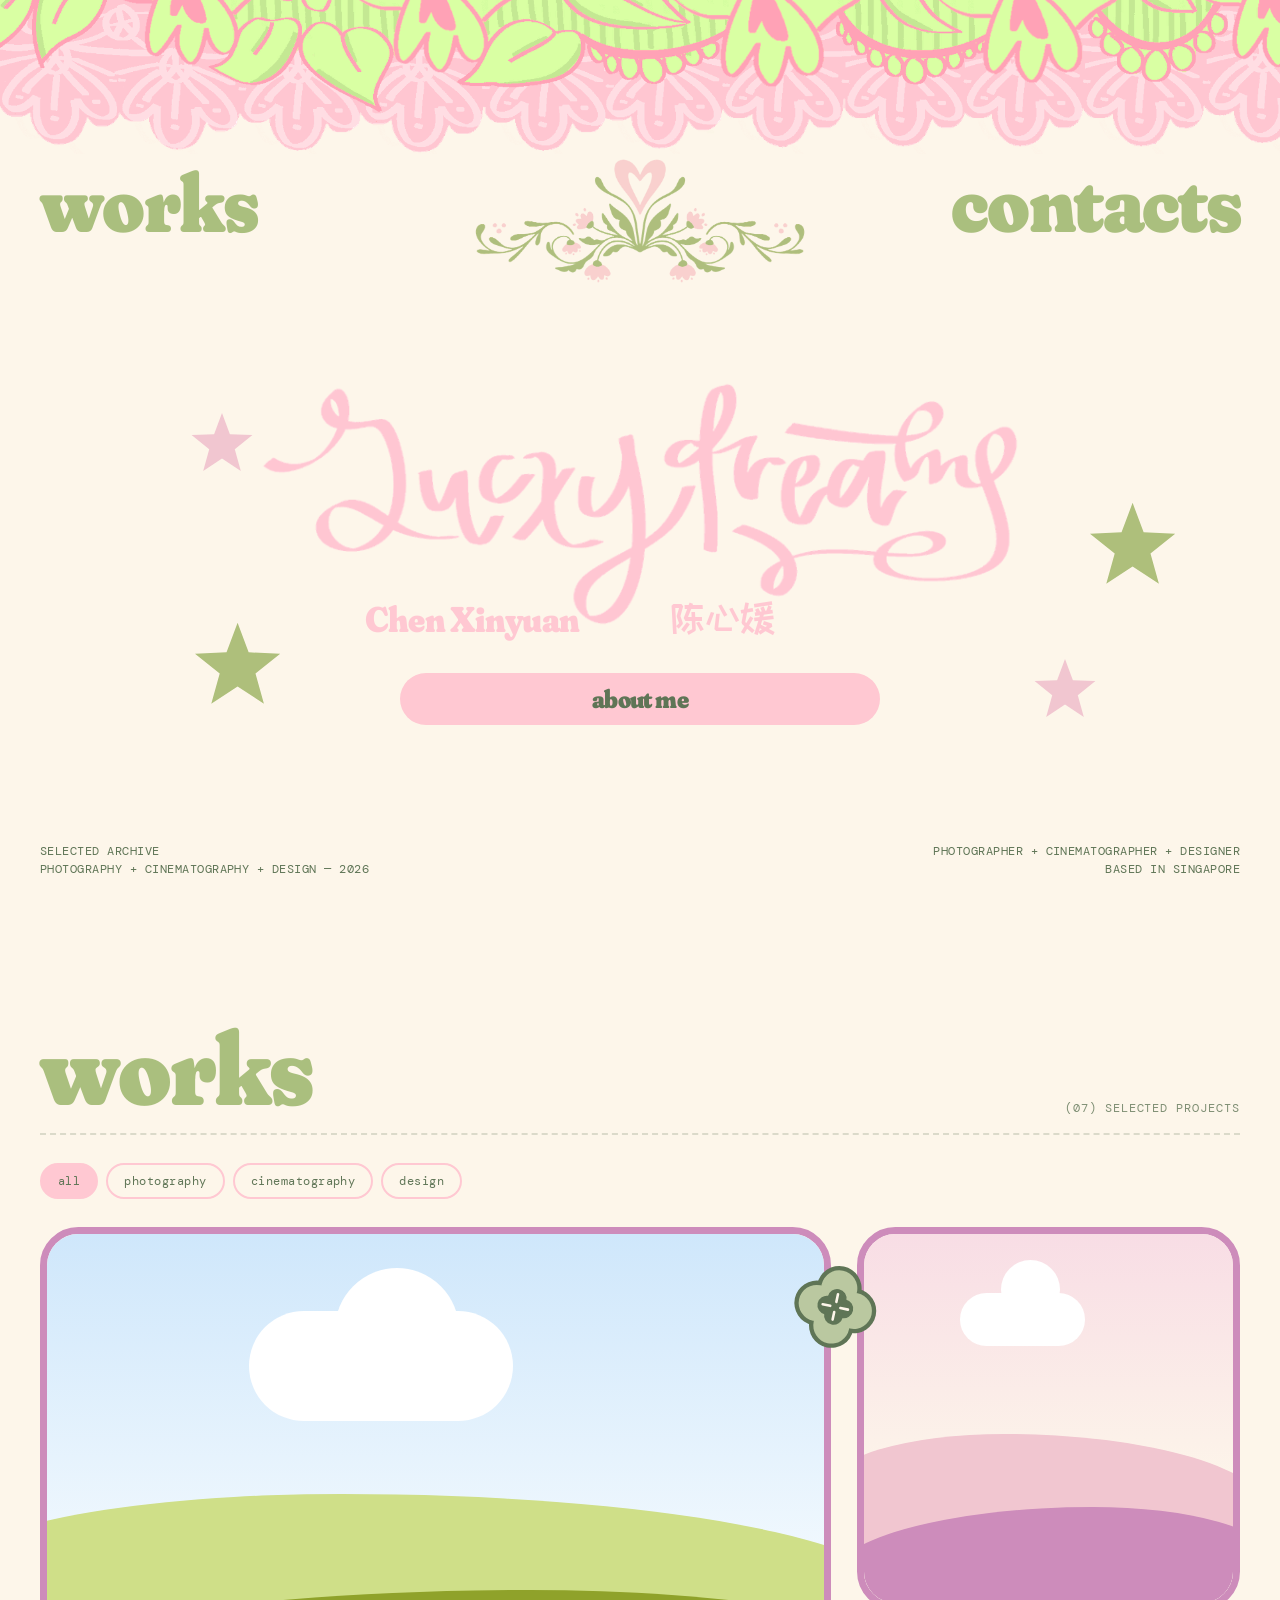
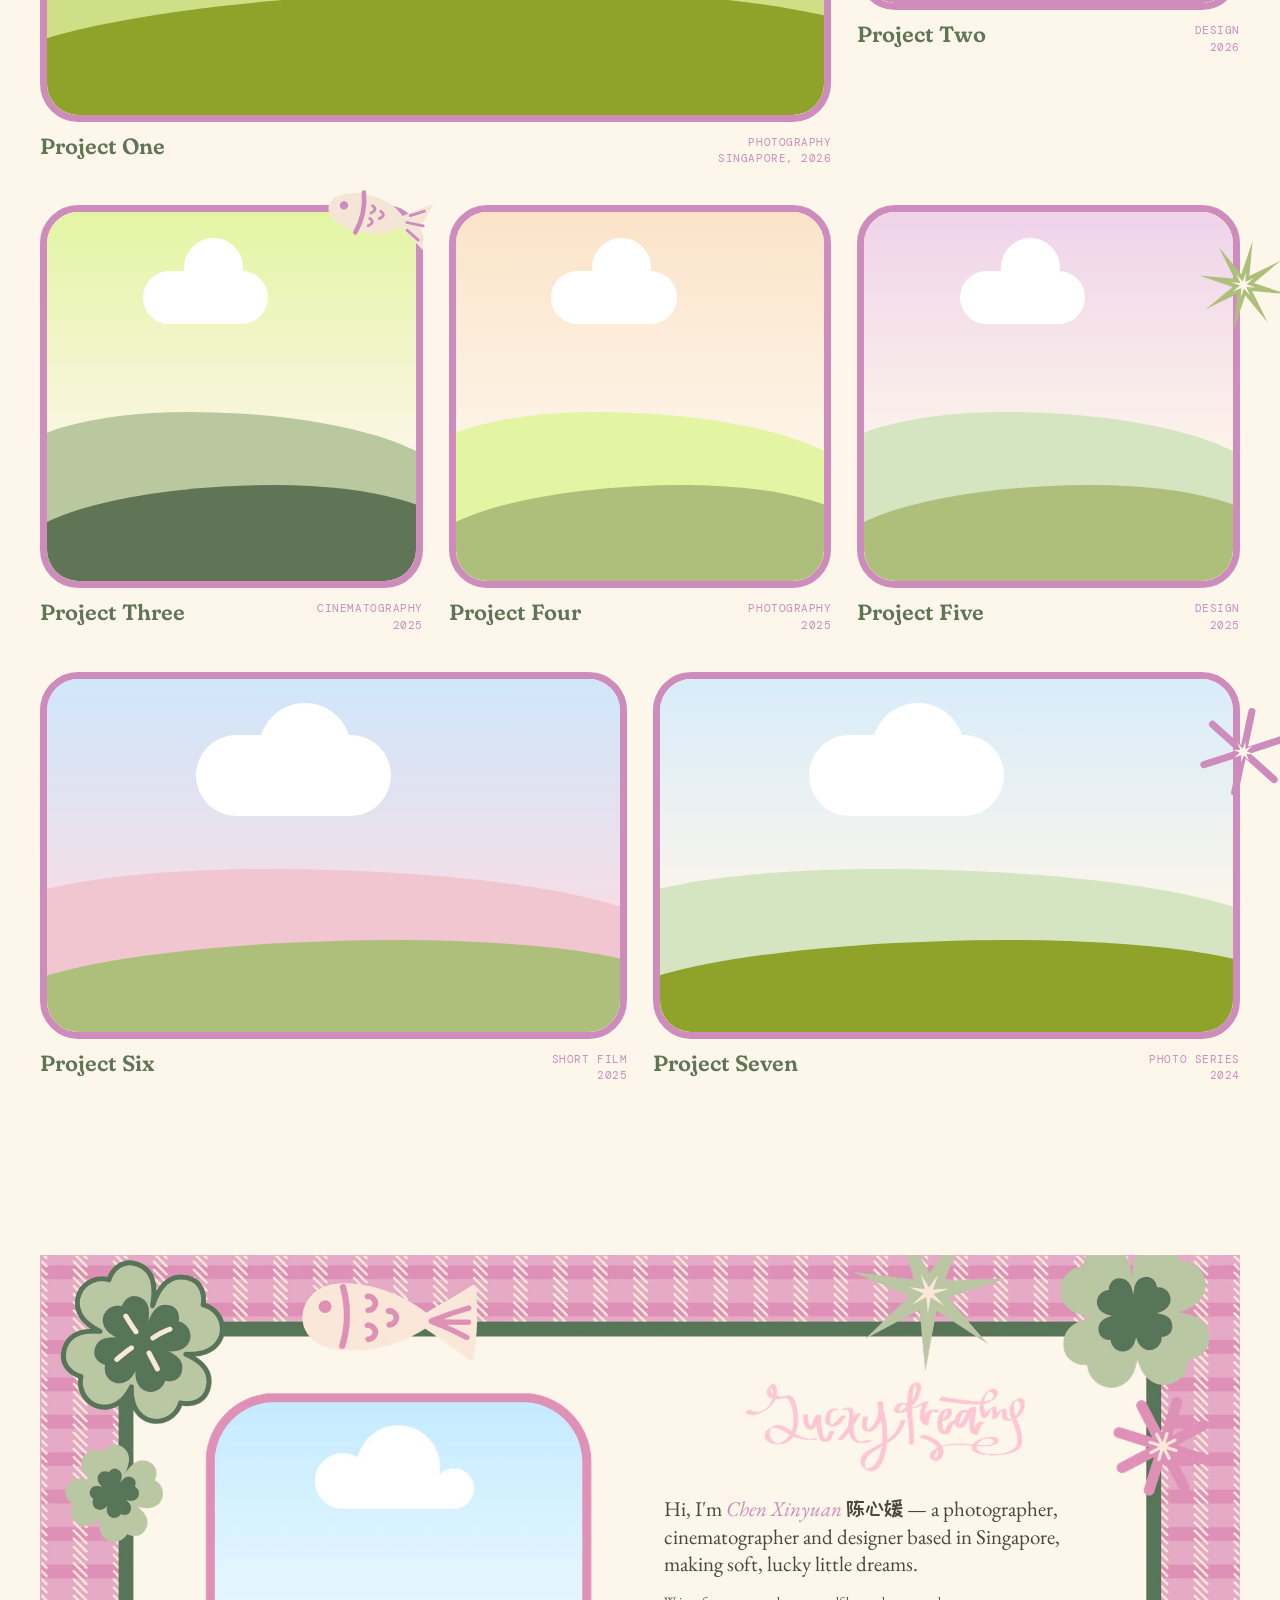
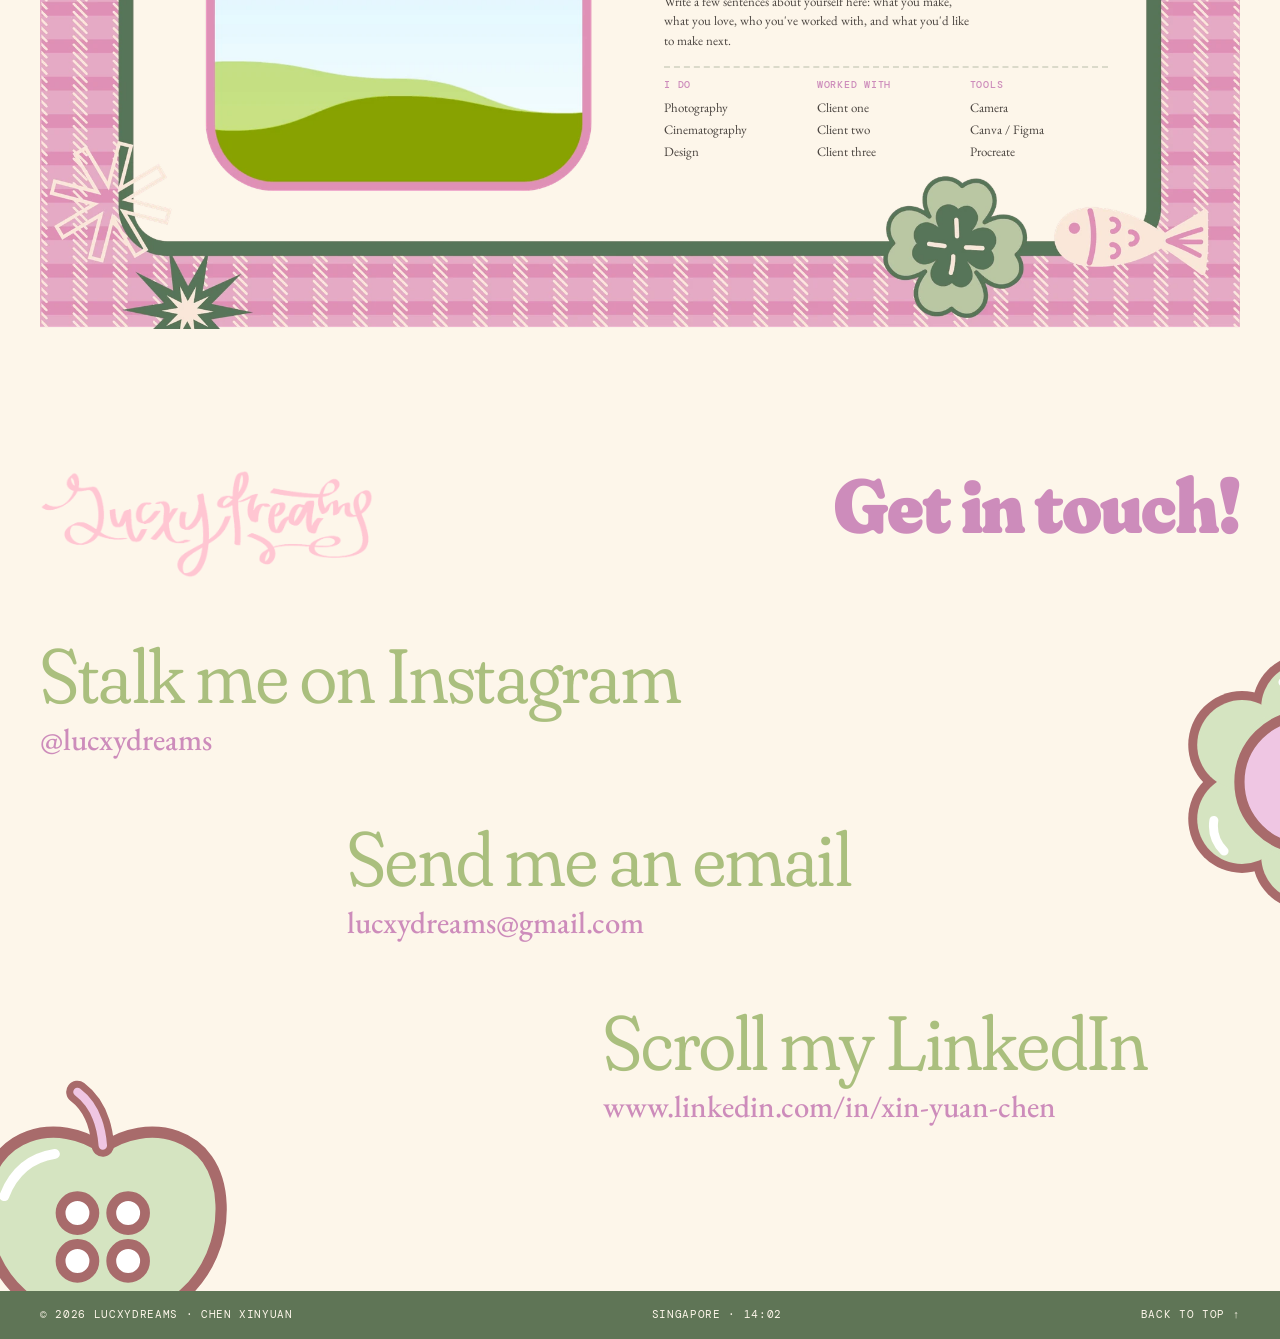
==== index.html @ 882f74ea "Add files via upload" ====
<!doctype html>
<html lang="en">
<head>
<meta charset="utf-8">
<meta name="viewport" content="width=device-width, initial-scale=1">
<title>Lucxydreams — Chen Xinyuan</title>
<meta name="description" content="Lucxydreams — portfolio of Chen Xinyuan 陈心媛. Based in Singapore.">
<link rel="preconnect" href="https://fonts.googleapis.com">
<link rel="preconnect" href="https://fonts.gstatic.com" crossorigin>
<link href="https://fonts.googleapis.com/css2?family=Fraunces:ital,opsz,wght,SOFT,WONK@0,9..144,300..900,0..100,0..1;1,9..144,300..900,0..100,0..1&family=Dancing+Script:wght@500;700&family=EB+Garamond:wght@400;500&family=DM+Mono:wght@400;500&display=swap" rel="stylesheet">
<link href="https://fonts.googleapis.com/css2?family=ZCOOL+KuaiLe&text=%E9%99%88%E5%BF%83%E5%AA%9B&display=swap" rel="stylesheet">
<style>
/* ---------------------------------------------------------
   Your Canva fonts. Drop licensed web-font files into /fonts
   with these names and they'll be used automatically; until
   then the page falls back to Fraunces / ZCOOL KuaiLe.
   --------------------------------------------------------- */
@font-face{font-family:"Tracy Queen";src:url("fonts/TracyQueen.woff2") format("woff2"),url("fonts/TracyQueen.otf") format("opentype");font-weight:100 900;font-display:swap}
@font-face{font-family:"KeHua QiaoPiHei";src:url("fonts/KeHuaQiaoPiHei.woff2") format("woff2"),url("fonts/KeHuaQiaoPiHei.otf") format("opentype");font-weight:100 900;font-display:swap}

/* =========================================================
   EDIT ME — Lucxydreams palette + fonts
   ========================================================= */
:root{
  --cream:#fdf6ea;
  --pink:#ffc8d2;       /* logo pink */
  --pink-lt:#f8dde5;
  --mauve:#cd8cbb;      /* "Get in touch!" */
  --plaid:#dcaad2;
  --sage:#aabf7e;       /* "works" / "contacts" */
  --sage-lt:#bac8a0;    /* clovers */
  --mint:#d5e4c1;
  --forest:#5f7556;     /* frame border */
  --brown:#a86b6b;      /* sticker outlines */
  --lime:#e3f5a3;
  --ink:#4b4540;
  --line:rgba(95,117,86,.22);

  --chunky:"Tracy Queen", "Fraunces", Georgia, serif;
  --script:"Dancing Script", cursive;
  --garamond:"EB Garamond", Garamond, serif;
  --mono:"DM Mono", ui-monospace, monospace;
  --cjk:"KeHua QiaoPiHei", "ZCOOL KuaiLe", "PingFang SC", sans-serif;
  --pad:clamp(16px,3.2vw,40px);
}
*{box-sizing:border-box;margin:0;padding:0}
html{scroll-behavior:smooth;overflow-x:clip}
body{background:var(--cream);color:var(--ink);font:15px/1.6 var(--garamond);-webkit-font-smoothing:antialiased;overflow-x:hidden}
a{color:inherit;text-decoration:none}
img{display:block;max-width:100%}
::selection{background:var(--pink)}
svg.sym{overflow:visible;height:auto}

/* type helpers */
.chunky{font-family:var(--chunky);font-weight:900;font-variation-settings:"SOFT" 100,"WONK" 1,"opsz" 144;letter-spacing:-.02em;line-height:.95}
.nouveau{font-family:var(--chunky);font-weight:350;font-variation-settings:"SOFT" 100,"WONK" 1,"opsz" 144;letter-spacing:-.01em;line-height:1}
.script{font-family:var(--script);font-weight:700;color:var(--pink);line-height:1}
.mono{font:12px/1.5 var(--mono);letter-spacing:.04em}
.eyebrow{font:12px/1.5 var(--mono);letter-spacing:.08em;text-transform:uppercase;color:var(--forest);opacity:.8}

/* ---------- header (cargo-style) — slides in after the hero ---------- */
header{
  position:fixed;top:0;left:0;right:0;z-index:50;
  display:flex;justify-content:space-between;align-items:center;gap:16px;
  padding:12px var(--pad);font:12px/1 var(--mono);letter-spacing:.03em;
  background:rgba(253,246,234,.88);backdrop-filter:blur(10px);-webkit-backdrop-filter:blur(10px);
  border-bottom:1px solid var(--line);
  transform:translateY(-110%);transition:transform .45s cubic-bezier(.2,.8,.2,1);
}
header.show{transform:none}
.brand{display:flex;align-items:center;gap:8px}
.brand b{font:700 20px/1 var(--script);color:var(--mauve)}
nav{display:flex;flex-wrap:wrap}
nav a+a::before{content:"·";margin:0 .6em;color:var(--mauve);display:inline-block}
nav a:hover,nav a.active{color:var(--mauve)}

/* ---------- lace border ---------- */
.lace{width:100%;height:clamp(84px,12vw,210px);background:url("lace.png") center bottom/max(100%,420px) auto repeat-x}

/* ---------- hero ---------- */
.hero{min-height:100svh;display:flex;flex-direction:column;position:relative;overflow:hidden}
.hero-top{display:grid;grid-template-columns:1fr auto 1fr;align-items:start;gap:20px;padding:10px var(--pad) 0}
.big-link{font-size:clamp(44px,6.4vw,92px);color:var(--sage);transition:color .3s, transform .4s cubic-bezier(.3,1.6,.5,1);display:inline-block}
.big-link:hover{color:var(--mauve);transform:rotate(-4deg) scale(1.04)}
.big-link.right{justify-self:end}
.ornament{width:clamp(200px,26vw,420px);margin-top:-6px}
.hero-mid{flex:1;display:grid;place-items:center;text-align:center;position:relative;padding:10px var(--pad) 30px}
.logo-wrap{position:relative;display:inline-block;padding:0 clamp(40px,8vw,120px)}
.logo{width:min(760px,78vw);height:auto;display:block;margin:0 auto}
.name{margin:clamp(-30px,-2.2vw,-8px) auto 0;width:min(760px,78vw);display:grid;grid-template-columns:42% 1fr;column-gap:12%;align-items:baseline;color:var(--pink)}
.name .en{justify-self:end;white-space:nowrap}
.name .zh{justify-self:start}
.name .en{font-size:clamp(24px,2.8vw,40px)}
.name .zh{font:clamp(26px,3vw,42px)/1 var(--cjk)}
.pill{
  display:inline-block;margin-top:clamp(20px,3vw,34px);
  min-width:min(480px,80vw);padding:14px 34px;border-radius:999px;background:var(--pink);
  color:var(--forest);font-size:clamp(20px,2vw,26px);
  transition:background .3s, transform .3s, box-shadow .3s;
}
.pill:hover{background:var(--mauve);color:var(--cream);transform:translateY(-3px);box-shadow:0 12px 24px -12px rgba(160,80,130,.5)}
.star{position:absolute;animation:twinkle 5s ease-in-out infinite}
@keyframes twinkle{50%{transform:rotate(18deg) scale(1.12)}}
.hero-foot{display:flex;justify-content:space-between;align-items:flex-end;gap:20px;flex-wrap:wrap;padding:0 var(--pad) 22px}
.hero-foot .mono{text-transform:uppercase;color:var(--forest)}

/* ---------- section scaffolding ---------- */
section.block{padding:clamp(70px,10vw,120px) var(--pad);scroll-margin-top:40px}
.sec-head{display:flex;justify-content:space-between;align-items:flex-end;gap:20px;flex-wrap:wrap;
  border-bottom:2px dashed var(--line);padding-bottom:16px;margin-bottom:28px}
.sec-head h2{font-size:clamp(52px,8vw,110px);color:var(--sage)}

/* filters */
.filters{display:flex;flex-wrap:wrap;gap:8px;margin-bottom:28px}
.filters button{font:12px/1 var(--mono);letter-spacing:.04em;cursor:pointer;padding:10px 16px;border-radius:999px;
  border:2px solid var(--pink);background:transparent;color:var(--forest);transition:.25s}
.filters button:hover{background:var(--pink-lt)}
.filters button.on{background:var(--pink);border-color:var(--pink)}

/* ---------- works grid (cargo gallery + captions, canva frames) ---------- */
.grid{display:grid;grid-template-columns:repeat(12,1fr);gap:clamp(22px,3vw,40px) clamp(14px,2vw,28px)}
.card{grid-column:span 4;cursor:pointer;position:relative}
.card.w6{grid-column:span 6}
.card.w8{grid-column:span 8}
.card.hide{display:none}
.frame{
  position:relative;aspect-ratio:1;border-radius:clamp(22px,3vw,40px);overflow:hidden;
  border:clamp(5px,.6vw,8px) solid var(--mauve);background:var(--cream);
  transition:transform .5s cubic-bezier(.3,1.5,.5,1), border-color .3s;
}
.card.w6 .frame,.card.w8 .frame{aspect-ratio:16/10}
.frame img,.frame video{width:100%;height:100%;object-fit:cover}
.card:hover .frame{transform:rotate(-1.5deg) scale(1.02);border-color:var(--forest)}
.card .sticker{position:absolute;z-index:2;width:clamp(56px,7vw,90px);top:-18px;right:-14px;transform:rotate(12deg);transition:transform .5s cubic-bezier(.3,1.8,.5,1)}
.card:hover .sticker{transform:rotate(-12deg) scale(1.15)}
.caption{display:flex;justify-content:space-between;gap:10px;margin-top:12px}
.caption b{font:600 22px/1.1 var(--chunky);font-variation-settings:"SOFT" 100,"WONK" 1;color:var(--forest)}
.caption .meta{font:11px/1.5 var(--mono);color:var(--mauve);text-align:right;text-transform:uppercase;letter-spacing:.05em}

/* placeholder landscape — delete .ph once you add a real <img> */
.ph{position:absolute;inset:0;background:linear-gradient(var(--sky1,#cfe7fb),var(--sky2,#f2f9fe) 70%)}
.ph::before{ /* cloud */
  content:"";position:absolute;left:26%;top:16%;width:34%;aspect-ratio:2.4;border-radius:999px;background:#fff;
  box-shadow:18% 0 0 #fff;
}
.ph::after{ /* cloud puff */
  content:"";position:absolute;left:37%;top:7%;width:16%;aspect-ratio:1;border-radius:50%;background:#fff;
}
.ph .hill1,.ph .hill2{position:absolute;left:-10%;right:-10%;border-radius:50% 50% 0 0}
.ph .hill1{bottom:10%;height:36%;background:var(--h1,#cfdf88);border-radius:40% 60% 0 0}
.ph .hill2{bottom:-8%;height:34%;background:var(--h2,#8fa22a);border-radius:60% 40% 0 0}

/* ---------- about (gingham + framed card) ---------- */
.about-wrap{
  position:relative;padding:clamp(40px,6vw,90px) clamp(26px,5vw,80px);
  background-color:#e2b7da;
  background-image:
    repeating-linear-gradient(45deg,rgba(253,246,234,.55) 0 2px,transparent 2px 7px),
    linear-gradient(90deg,rgba(196,110,172,.45) 50%,transparent 50%),
    linear-gradient(rgba(196,110,172,.45) 50%,transparent 50%);
  background-size:auto,44px 44px,44px 44px;
  scroll-margin-top:40px;
}
.card-frame{position:relative;background:var(--cream);border:clamp(8px,1vw,14px) solid var(--forest);border-radius:clamp(26px,3.5vw,46px);
  padding:clamp(28px,5vw,70px);display:grid;grid-template-columns:5fr 6fr;gap:clamp(28px,5vw,70px);align-items:center;max-width:1400px;margin:0 auto}
.card-frame .photo{aspect-ratio:1;border-radius:clamp(26px,3.5vw,46px);overflow:hidden;border:clamp(6px,.7vw,10px) solid var(--mauve);position:relative}
.card-frame .photo img{width:100%;height:100%;object-fit:cover}
.about-text .a-logo{width:min(360px,70%);height:auto;margin-bottom:14px}
.zh-inline{font-family:var(--cjk);font-style:normal}
.frame-img{display:none}

/* wide screens: use the Canva frame artwork itself */
@media (min-width:1000px){
  .about-wrap{background:var(--cream);padding:clamp(30px,4vw,60px) var(--pad)}
  .card-frame{display:block;container-type:inline-size;aspect-ratio:2000/1124;padding:0;border:0;border-radius:0;background:none;max-width:1500px}
  .frame-img{display:block;position:absolute;inset:0;width:100%;height:100%}
  .card-frame .deco{display:none}
  .card-frame .photo{position:absolute;left:14.1%;top:20.7%;width:31.6%;height:58.4%;aspect-ratio:auto;border:0;border-radius:11%/19%}
  .card-frame .photo .ph{display:none} /* the frame already has a placeholder */
  .card-frame .about-text{position:absolute;left:52%;right:11%;top:30%;bottom:19%;display:flex;flex-direction:column;justify-content:center;font-size:1.08cqw;line-height:1.5}
  .about-text .a-logo{display:none}   /* already in the frame */
  .card-frame .about-text p.lead{font-size:1.75cqw;margin-bottom:1.2cqw}
  .card-frame .about-text p{margin-bottom:1.3cqw}
  .about-cols ul{line-height:1.5}
  .card-frame .about-cols{padding-top:1cqw;gap:1.2cqw}
  .card-frame .about-cols h4{font-size:.8cqw}
}
.about-text p.lead{font:400 clamp(22px,2.3vw,30px)/1.3 var(--garamond);color:var(--ink);margin-bottom:22px}
.about-text p.lead em{color:var(--mauve);font-style:italic}
.about-text p{max-width:52ch;margin-bottom:26px}
.about-cols{display:grid;grid-template-columns:repeat(3,1fr);gap:18px;border-top:2px dashed var(--line);padding-top:16px}
.about-cols h4{font:500 11px/1 var(--mono);text-transform:uppercase;letter-spacing:.08em;color:var(--mauve);margin-bottom:8px}
.about-cols ul{list-style:none;line-height:1.7}
.deco{position:absolute;z-index:2;pointer-events:none}
.bob{animation:bob 4.5s ease-in-out infinite}
.spin{animation:spin 24s linear infinite}
@keyframes bob{50%{transform:translateY(-8px) rotate(-4deg)}}
@keyframes spin{to{transform:rotate(360deg)}}

/* ---------- contacts ---------- */
.contacts{position:relative;overflow:hidden;min-height:90svh;padding:clamp(50px,7vw,90px) var(--pad) clamp(60px,8vw,110px)}
.contacts-top{display:flex;justify-content:space-between;align-items:flex-start;gap:20px;flex-wrap:wrap;margin-bottom:clamp(30px,5vw,60px)}
.contacts-top .c-logo{width:clamp(200px,26vw,380px);height:auto}
.contacts-top h2{font-size:clamp(46px,6vw,86px);color:var(--mauve)}
.c-line{display:block;width:max-content;max-width:100%;margin-bottom:clamp(34px,5vw,64px);position:relative;z-index:2}
.c-line .nouveau{font-size:clamp(38px,6vw,86px);color:var(--sage);display:block;transition:color .3s}
.c-line .handle{font:500 clamp(20px,2.4vw,34px)/1.2 var(--garamond);color:var(--mauve);display:inline-block;margin-top:6px;position:relative;word-break:break-all}
.c-line .handle::after{content:"";position:absolute;left:0;right:0;bottom:0;height:2px;background:var(--mauve);transform:scaleX(0);transform-origin:left;transition:transform .45s}
.c-line:hover .nouveau{color:var(--forest)}
.c-line:hover .handle::after{transform:scaleX(1)}
.c-line.l2{margin-left:clamp(0px,24vw,440px)}
.c-line.l3{margin-left:clamp(0px,44vw,760px)}
.apple{position:absolute;left:-3vw;bottom:-4vw;width:clamp(140px,22vw,340px)}
.button-flower{position:absolute;right:-2vw;top:16%;width:clamp(130px,20vw,320px)}

footer{display:flex;justify-content:space-between;flex-wrap:wrap;gap:10px;padding:16px var(--pad);
  background:var(--forest);color:var(--cream);font:11px/1.4 var(--mono);text-transform:uppercase;letter-spacing:.06em}
footer a:hover{color:var(--pink)}

/* ---------- lightbox ---------- */
.lightbox{position:fixed;inset:0;z-index:100;display:none;place-items:center;padding:var(--pad);background:rgba(253,246,234,.9);backdrop-filter:blur(12px);-webkit-backdrop-filter:blur(12px)}
.lightbox.open{display:grid;animation:fade .3s}
@keyframes fade{from{opacity:0}}
.lb-inner{width:min(1000px,100%);display:grid;grid-template-columns:3fr 2fr;gap:34px;align-items:end}
.lb-media{aspect-ratio:4/3;border-radius:36px;overflow:hidden;border:8px solid var(--mauve);position:relative}
.lb-media img{width:100%;height:100%;object-fit:cover}
.lb-info h3{font-size:48px;color:var(--sage);margin:8px 0 14px}
.lb-info p{font-size:18px;max-width:38ch}
.lb-close{position:absolute;top:18px;right:var(--pad);font:12px var(--mono);cursor:pointer;background:var(--pink);border:0;border-radius:999px;padding:8px 14px;color:var(--forest)}

/* reveal */
.reveal{opacity:0;transform:translateY(26px);transition:opacity .8s ease, transform .8s cubic-bezier(.2,.8,.2,1)}
.reveal.in{opacity:1;transform:none}

/* ---------- responsive ---------- */
@media (max-width:900px){
  .card,.card.w6,.card.w8{grid-column:span 6}
  .card-frame{grid-template-columns:minmax(0,1fr)}
  .lb-inner{grid-template-columns:1fr}
  .c-line.l2,.c-line.l3{margin-left:0}
  .button-flower{opacity:.5}
}
@media (max-width:640px){
  .hero-top{grid-template-columns:1fr 1fr}
  .ornament{grid-column:1/-1;grid-row:2;justify-self:center}
  .card,.card.w6,.card.w8{grid-column:span 12}
  .about-cols{grid-template-columns:1fr 1fr}
  .apple{opacity:.45}
  header{flex-direction:column;align-items:flex-start;gap:8px}
  .logo-wrap{padding:0 20px}
  .hero-foot span[style]{text-align:left!important}
  .about-wrap{padding:50px 22px}
  .card-frame{padding:28px 20px}
  .about-text .script{font-size:52px}
}
@media (prefers-reduced-motion:reduce){
  *,*::before,*::after{animation:none!important;transition:none!important}
  .reveal{opacity:1;transform:none}
}
</style>
</head>
<body>

<!-- ================= STICKER LIBRARY (reuse with <svg><use href="#clover"/></svg>) ================= -->
<svg width="0" height="0" style="position:absolute" aria-hidden="true">
  <defs>
    <symbol id="clover" viewBox="-52 -52 104 104">
      <g fill="#5f7556"><circle cy="-22" r="26"/><circle cx="22" r="26"/><circle cy="22" r="26"/><circle cx="-22" r="26"/></g>
      <g fill="#bac8a0"><circle cy="-22" r="21"/><circle cx="22" r="21"/><circle cy="22" r="21"/><circle cx="-22" r="21"/></g>
      <g fill="#5f7556"><circle cy="-10" r="11"/><circle cx="10" r="11"/><circle cy="10" r="11"/><circle cx="-10" r="11"/></g>
      <path d="M0-15V-6M15 0H6M0 15V6M-15 0H-6" stroke="#fdf6ea" stroke-width="3" stroke-linecap="round"/>
    </symbol>
    <symbol id="fish" viewBox="0 0 124 64">
      <path d="M6 32C6 10 62 2 86 26L116 6 108 32 116 58 86 38C62 62 6 54 6 32Z" fill="#f4e5d6"/>
      <circle cx="22" cy="28" r="4.5" fill="#cd8cbb"/>
      <path d="M40 10Q47 32 40 54" stroke="#cd8cbb" stroke-width="5" fill="none" stroke-linecap="round"/>
      <path d="M52 22q7 3 0 8M62 26q7 3 0 8M52 36q7 3 0 8" stroke="#cd8cbb" stroke-width="3" fill="none" stroke-linecap="round"/>
      <path d="M92 32H110M94 24L108 16M94 40L108 48" stroke="#cd8cbb" stroke-width="3" stroke-linecap="round"/>
    </symbol>
    <symbol id="burst" viewBox="-50 -50 100 100">
      <polygon data-star="8,50,12" fill="#aebf7b"/>
      <polygon data-star="8,14,4" fill="#fdf6ea"/>
    </symbol>
    <symbol id="burst-dark" viewBox="-50 -50 100 100">
      <polygon data-star="10,50,18" fill="#5f7556"/>
      <polygon data-star="10,22,8" fill="#fdf6ea"/>
    </symbol>
    <symbol id="star" viewBox="-50 -50 100 100">
      <polygon data-star="5,50,21"/>
    </symbol>
    <symbol id="asterisk" viewBox="-50 -50 100 100">
      <path d="M0-46V46M-40-23L40 23M-40 23L40-23" stroke="currentColor" stroke-width="8" stroke-linecap="round"/>
      <polygon data-star="8,12,4" fill="#fdf6ea"/>
    </symbol>
    <symbol id="apple" viewBox="0 0 200 200">
      <path d="M100 62C70 40 18 48 16 102 14 154 60 194 100 178 140 194 186 154 184 102 182 48 130 40 100 62Z" fill="#d5e4c1" stroke="#a86b6b" stroke-width="8"/>
      <path d="M100 60Q98 34 82 22" stroke="#a86b6b" stroke-width="16" stroke-linecap="round" fill="none"/>
      <path d="M100 60Q98 34 82 22" stroke="#efc6e3" stroke-width="6" stroke-linecap="round" fill="none"/>
      <path d="M30 96Q40 70 66 66" stroke="#fff" stroke-width="7" stroke-linecap="round" fill="none"/>
      <g fill="#fff" stroke="#a86b6b" stroke-width="7"><circle cx="82" cy="108" r="12"/><circle cx="118" cy="108" r="12"/><circle cx="82" cy="142" r="12"/><circle cx="118" cy="142" r="12"/></g>
    </symbol>
    <symbol id="flowerbtn" viewBox="-100 -100 200 200">
      <g fill="#a86b6b"><circle cx="0" cy="-58" r="42"/><circle cx="50" cy="-29" r="42"/><circle cx="50" cy="29" r="42"/><circle cx="0" cy="58" r="42"/><circle cx="-50" cy="29" r="42"/><circle cx="-50" cy="-29" r="42"/></g>
      <g fill="#d5e4c1"><circle cx="0" cy="-58" r="35"/><circle cx="50" cy="-29" r="35"/><circle cx="50" cy="29" r="35"/><circle cx="0" cy="58" r="35"/><circle cx="-50" cy="29" r="35"/><circle cx="-50" cy="-29" r="35"/><circle r="60"/></g>
      <path d="M-18-78q14-10 30-4M60-50q10 10 8 22M-72 30q-2 14 8 24" stroke="#fff" stroke-width="7" stroke-linecap="round" fill="none"/>
      <circle r="52" fill="#efc6e3" stroke="#a86b6b" stroke-width="8"/>
      <g fill="#fff" stroke="#a86b6b" stroke-width="7"><circle cy="-18" r="12"/><circle cy="18" r="12"/></g>
    </symbol>
  </defs>
</svg>

<!-- ================= HEADER ================= -->
<header id="hdr">
  <a class="brand" href="#home"><img src="logo.png" alt="Lucxydreams" style="height:30px;width:auto"><span>— Chen Xinyuan's works</span></a>
  <nav>
    <a href="#works">works</a>
    <a href="#about">about me</a>
    <a href="#contacts">contacts</a>
  </nav>
</header>

<!-- ================= HERO ================= -->
<section class="hero" id="home">
  <div class="lace" role="presentation"></div>

  <div class="hero-top">
    <a class="big-link chunky reveal" href="#works">works</a>
    <img class="ornament reveal" src="ornament.png" alt="">
    <a class="big-link right chunky reveal" href="#contacts">contacts</a>
  </div>

  <div class="hero-mid">
    <div class="reveal">
      <div class="logo-wrap">
        <svg class="star sym" style="width:clamp(40px,5vw,80px);left:0;top:0;fill:#f1c6d0"><use href="#star"/></svg>
        <svg class="star sym" style="width:clamp(56px,7vw,110px);left:-10px;bottom:-30px;fill:#aebf7b;animation-delay:-2s"><use href="#star"/></svg>
        <svg class="star sym" style="width:clamp(56px,7vw,110px);right:-10px;top:30%;fill:#aebf7b;animation-delay:-1s"><use href="#star"/></svg>
        <svg class="star sym" style="width:clamp(36px,5vw,76px);right:6%;bottom:-54px;fill:#f1c6d0;animation-delay:-3s"><use href="#star"/></svg>
        <h1><img class="logo" src="logo.png" alt="Lucxydreams"></h1>
        <p class="name"><span class="en chunky">Chen Xinyuan</span><span class="zh">陈心媛</span></p>
      </div>
      <br>
      <a class="pill chunky" href="#about">about me</a>
    </div>
  </div>

  <div class="hero-foot reveal">
    <span class="mono">Selected archive<br>photography + cinematography + design — 2026</span>
    <span class="mono" style="text-align:right">Photographer + cinematographer + designer<br>Based in Singapore</span>
  </div>
</section>

<!-- ================= WORKS =================
     To use a real image: replace <div class="ph">…</div> with <img src="your-photo.jpg" alt="…">
     data-cat drives the filter buttons: photo | cinema | design
-->
<section class="block" id="works">
  <div class="sec-head reveal">
    <h2 class="chunky">works</h2>
    <span class="eyebrow">(07) selected projects</span>
  </div>
  <div class="filters reveal">
    <button class="on" data-f="all">all</button>
    <button data-f="photo">photography</button>
    <button data-f="cinema">cinematography</button>
    <button data-f="design">design</button>
  </div>

  <div class="grid">
    <article class="card w8 reveal" data-cat="photo" data-desc="Write a short description of this project here.">
      <svg class="sticker sym"><use href="#clover"/></svg>
      <div class="frame"><div class="ph"><i class="hill1"></i><i class="hill2"></i></div></div>
      <div class="caption"><b>Project One</b><span class="meta">Photography<br>Singapore, 2026</span></div>
    </article>
    <article class="card reveal" data-cat="design" data-desc="Write a short description of this project here.">
      <div class="frame"><div class="ph" style="--sky1:#f8dde5;--sky2:#fdf6ea;--h1:#f1c6d0;--h2:#cd8cbb"><i class="hill1"></i><i class="hill2"></i></div></div>
      <div class="caption"><b>Project Two</b><span class="meta">Design<br>2026</span></div>
    </article>
    <article class="card reveal" data-cat="cinema" data-desc="Write a short description of this project here.">
      <svg class="sticker sym" style="width:clamp(80px,9vw,120px)"><use href="#fish"/></svg>
      <div class="frame"><div class="ph" style="--sky1:#e3f5a3;--sky2:#fdf6ea;--h1:#bac8a0;--h2:#5f7556"><i class="hill1"></i><i class="hill2"></i></div></div>
      <div class="caption"><b>Project Three</b><span class="meta">Cinematography<br>2025</span></div>
    </article>
    <article class="card reveal" data-cat="photo" data-desc="Write a short description of this project here.">
      <div class="frame"><div class="ph" style="--sky1:#fbe3c9;--sky2:#fdf6ea;--h1:#e3f5a3;--h2:#aebf7b"><i class="hill1"></i><i class="hill2"></i></div></div>
      <div class="caption"><b>Project Four</b><span class="meta">Photography<br>2025</span></div>
    </article>
    <article class="card reveal" data-cat="design" data-desc="Write a short description of this project here.">
      <svg class="sticker sym spin"><use href="#burst"/></svg>
      <div class="frame"><div class="ph" style="--sky1:#efd3ea;--sky2:#fdf6ea;--h1:#d5e4c1;--h2:#aebf7b"><i class="hill1"></i><i class="hill2"></i></div></div>
      <div class="caption"><b>Project Five</b><span class="meta">Design<br>2025</span></div>
    </article>
    <article class="card w6 reveal" data-cat="cinema" data-desc="Write a short description of this project here.">
      <div class="frame"><div class="ph" style="--sky1:#cfe7fb;--sky2:#f8dde5;--h1:#f1c6d0;--h2:#aebf7b"><i class="hill1"></i><i class="hill2"></i></div></div>
      <div class="caption"><b>Project Six</b><span class="meta">Short film<br>2025</span></div>
    </article>
    <article class="card w6 reveal" data-cat="photo" data-desc="Write a short description of this project here.">
      <svg class="sticker sym" style="color:#cd8cbb"><use href="#asterisk"/></svg>
      <div class="frame"><div class="ph" style="--sky1:#d8ecfa;--sky2:#fdf6ea;--h1:#d5e4c1;--h2:#8fa22a"><i class="hill1"></i><i class="hill2"></i></div></div>
      <div class="caption"><b>Project Seven</b><span class="meta">Photo series<br>2024</span></div>
    </article>
  </div>
</section>


<!-- ================= ABOUT ================= -->
<section class="about-wrap" id="about">
  <div class="card-frame reveal">
    <!-- your Canva frame (shown on wide screens) -->
    <img class="frame-img" src="about-frame.webp" alt="">
    <!-- hand-drawn stickers (shown on phones/tablets) -->
    <svg class="deco sym bob" style="width:clamp(70px,10vw,150px);left:0;top:0;translate:-45% -45%"><use href="#clover"/></svg>
    <svg class="deco sym bob" style="width:clamp(44px,6vw,90px);left:0;top:26%;translate:-55% 0;animation-delay:-1.5s"><use href="#clover"/></svg>
    <svg class="deco sym bob" style="width:clamp(90px,12vw,180px);left:16%;top:0;translate:0 -60%;animation-delay:-2s"><use href="#fish"/></svg>
    <svg class="deco sym spin" style="width:clamp(60px,8vw,130px);right:18%;top:0;translate:0 -55%"><use href="#burst"/></svg>
    <svg class="deco sym bob" style="width:clamp(70px,10vw,150px);right:0;top:0;translate:45% -45%;animation-delay:-3s"><use href="#clover"/></svg>
    <svg class="deco sym spin" style="width:clamp(44px,6vw,100px);right:0;top:18%;translate:50% 0;color:#c47bb0;animation-duration:30s"><use href="#asterisk"/></svg>
    <svg class="deco sym spin" style="width:clamp(50px,7vw,110px);left:0;bottom:10%;translate:-55% 0;color:#f4e5d6;animation-duration:36s"><use href="#asterisk"/></svg>
    <svg class="deco sym spin" style="width:clamp(50px,7vw,110px);left:5%;bottom:0;translate:0 55%"><use href="#burst-dark"/></svg>
    <svg class="deco sym bob" style="width:clamp(70px,10vw,150px);right:14%;bottom:0;translate:0 50%;animation-delay:-1s"><use href="#clover"/></svg>
    <svg class="deco sym bob" style="width:clamp(90px,12vw,170px);right:0;bottom:4%;translate:40% 0;animation-delay:-2.5s"><use href="#fish"/></svg>

    <div class="photo">
      <!-- Add your portrait here: <img src="me.jpg" alt="Chen Xinyuan"> -->
      <div class="ph"><i class="hill1"></i><i class="hill2"></i></div>
    </div>

    <div class="about-text">
      <img class="a-logo" src="logo.png" alt="Lucxydreams">
      <p class="lead">Hi, I'm <em>Chen Xinyuan</em> <span class="zh-inline">陈心媛</span> — a photographer, cinematographer and designer based in Singapore, making soft, lucky little dreams.</p>
      <p>Write a few sentences about yourself here: what you make, what you love, who you've worked with, and what you'd like to make next.</p>
      <div class="about-cols">
        <div><h4>I do</h4><ul><li>Photography</li><li>Cinematography</li><li>Design</li></ul></div>
        <div><h4>Worked with</h4><ul><li>Client one</li><li>Client two</li><li>Client three</li></ul></div>
        <div><h4>Tools</h4><ul><li>Camera</li><li>Canva / Figma</li><li>Procreate</li></ul></div>
      </div>
    </div>
  </div>
</section>

<!-- ================= CONTACTS ================= -->
<section class="contacts" id="contacts">
  <svg class="apple sym bob" aria-hidden="true"><use href="#apple"/></svg>
  <svg class="button-flower sym spin" aria-hidden="true" style="animation-duration:40s"><use href="#flowerbtn"/></svg>

  <div class="contacts-top reveal">
    <img class="c-logo" src="logo.png" alt="Lucxydreams">
    <h2 class="chunky">Get in touch!</h2>
  </div>

  <a class="c-line reveal" href="https://instagram.com/lucxydreams" target="_blank" rel="noopener">
    <span class="nouveau">Stalk me on Instagram</span>
    <span class="handle">@lucxydreams</span>
  </a>
  <a class="c-line l2 reveal" href="mailto:lucxydreams@gmail.com">
    <span class="nouveau">Send me an email</span>
    <span class="handle">lucxydreams@gmail.com</span>
  </a>
  <a class="c-line l3 reveal" href="https://www.linkedin.com/in/xin-yuan-chen" target="_blank" rel="noopener">
    <span class="nouveau">Scroll my LinkedIn</span>
    <span class="handle">www.linkedin.com/in/xin-yuan-chen</span>
  </a>
</section>

<footer>
  <span>© <span id="yr"></span> Lucxydreams · Chen Xinyuan</span>
  <span id="clock">Singapore</span>
  <a href="#home">back to top ↑</a>
</footer>

<!-- ================= LIGHTBOX ================= -->
<div class="lightbox" id="lb" role="dialog" aria-modal="true">
  <button class="lb-close" id="lbClose">close ✕</button>
  <div class="lb-inner">
    <div class="lb-media" id="lbMedia"></div>
    <div class="lb-info">
      <p class="eyebrow" id="lbMeta"></p>
      <h3 class="chunky" id="lbTitle"></h3>
      <p id="lbDesc"></p>
    </div>
  </div>
</div>

<script>
// give each sticker <svg> its symbol's viewBox so it keeps its proportions
document.querySelectorAll('svg.sym').forEach(svg=>{
  const u=svg.querySelector('use');if(!u)return;
  const sym=document.querySelector(u.getAttribute('href'));
  if(sym&&!svg.getAttribute('viewBox'))svg.setAttribute('viewBox',sym.getAttribute('viewBox'));
});
// build star polygons: data-star="points,outerR,innerR"
document.querySelectorAll('[data-star]').forEach(p=>{
  const [n,R,r]=p.dataset.star.split(',').map(Number);let pts=[];
  for(let i=0;i<n*2;i++){const a=Math.PI*i/n-Math.PI/2,rad=i%2?r:R;pts.push((Math.cos(a)*rad).toFixed(2)+','+(Math.sin(a)*rad).toFixed(2))}
  p.setAttribute('points',pts.join(' '));
});

// header appears after hero; active link
const hdr=document.getElementById('hdr');
const links=[...document.querySelectorAll('nav a')];
const secs=links.map(a=>document.querySelector(a.getAttribute('href')));
addEventListener('scroll',()=>{
  hdr.classList.toggle('show',scrollY>innerHeight*.6);
  let cur=-1;secs.forEach((s,i)=>{if(s.getBoundingClientRect().top<innerHeight*.4)cur=i});
  links.forEach((a,i)=>a.classList.toggle('active',i===cur));
},{passive:true});

// reveal on scroll
const io=new IntersectionObserver(es=>es.forEach(e=>{if(e.isIntersecting){e.target.classList.add('in');io.unobserve(e.target)}}),{threshold:.1});
document.querySelectorAll('.reveal').forEach((el,i)=>{el.style.transitionDelay=(i%3)*80+'ms';io.observe(el)});

// filters
document.querySelectorAll('.filters button').forEach(b=>b.onclick=()=>{
  document.querySelectorAll('.filters button').forEach(x=>x.classList.remove('on'));b.classList.add('on');
  document.querySelectorAll('.card').forEach(c=>c.classList.toggle('hide',b.dataset.f!=='all'&&c.dataset.cat!==b.dataset.f));
});

const cards=[...document.querySelectorAll('.card')];

// lightbox
const lb=document.getElementById('lb');
function openLB(c){
  document.getElementById('lbMedia').innerHTML=c.querySelector('.frame').innerHTML;
  document.getElementById('lbTitle').textContent=c.querySelector('b').textContent;
  document.getElementById('lbMeta').innerHTML=c.querySelector('.meta').innerHTML.replace('<br>',' — ');
  document.getElementById('lbDesc').textContent=c.dataset.desc||'';
  lb.classList.add('open');document.body.style.overflow='hidden';
}
function closeLB(){lb.classList.remove('open');document.body.style.overflow=''}
cards.forEach(c=>c.onclick=()=>openLB(c));
document.getElementById('lbClose').onclick=closeLB;
lb.onclick=e=>{if(e.target===lb)closeLB()};
addEventListener('keydown',e=>{if(e.key==='Escape')closeLB()});

// footer
document.getElementById('yr').textContent=new Date().getFullYear();
const clock=document.getElementById('clock');
const tick=()=>clock.textContent='Singapore · '+new Date().toLocaleTimeString('en-GB',{timeZone:'Asia/Singapore',hour:'2-digit',minute:'2-digit'});
tick();setInterval(tick,30000);
</script>
</body>
</html>
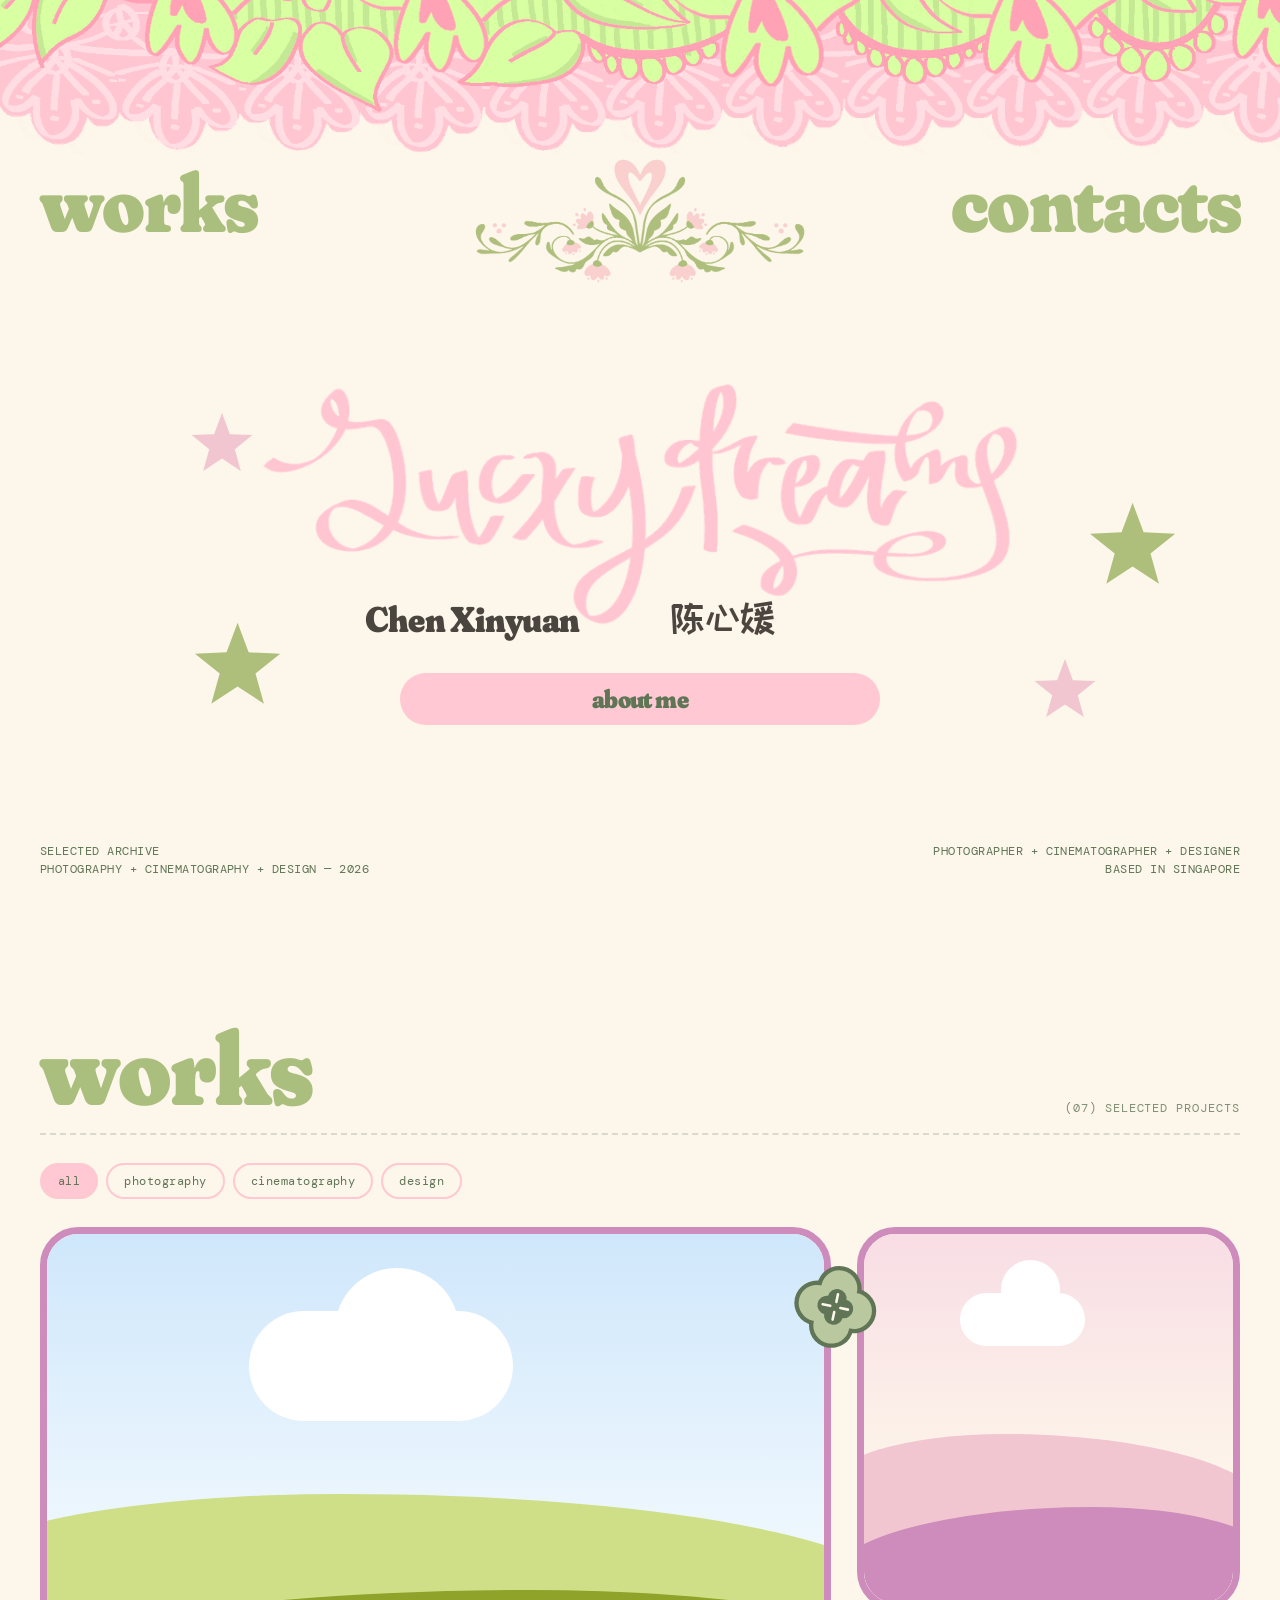
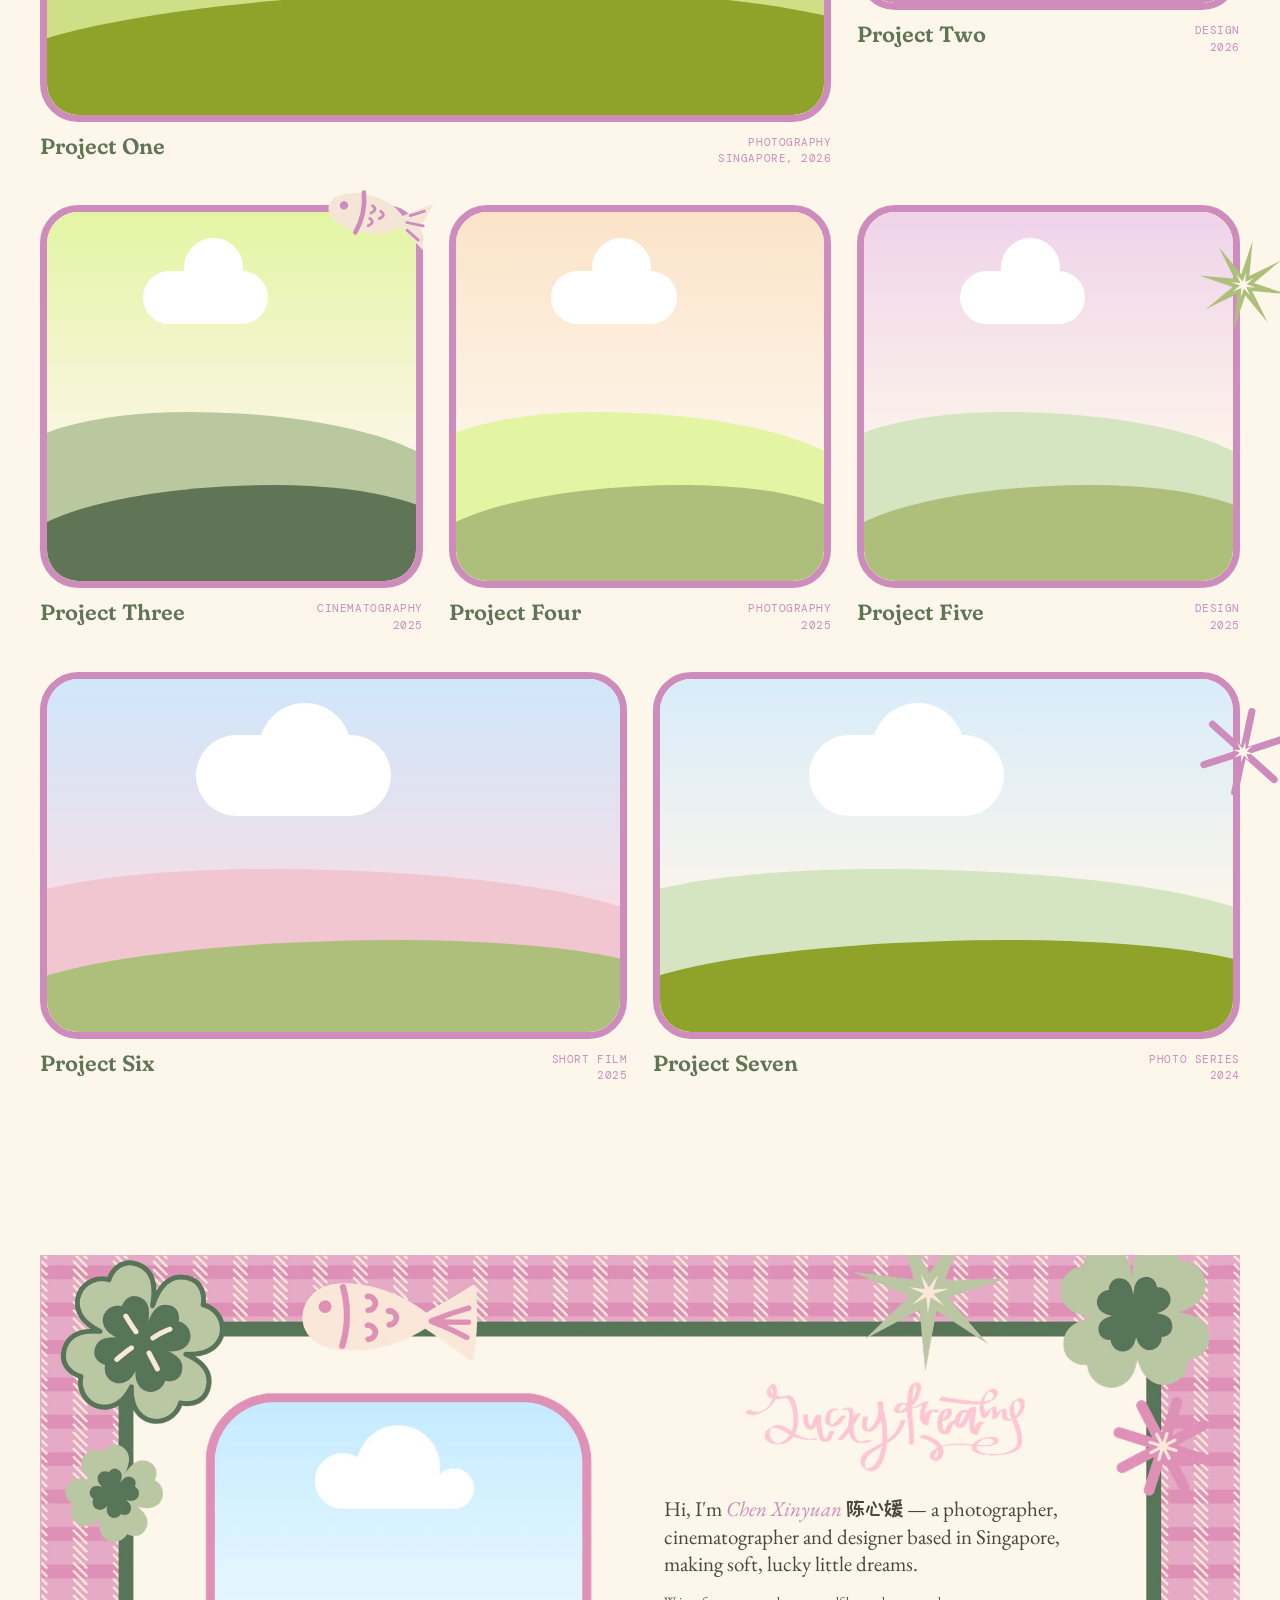
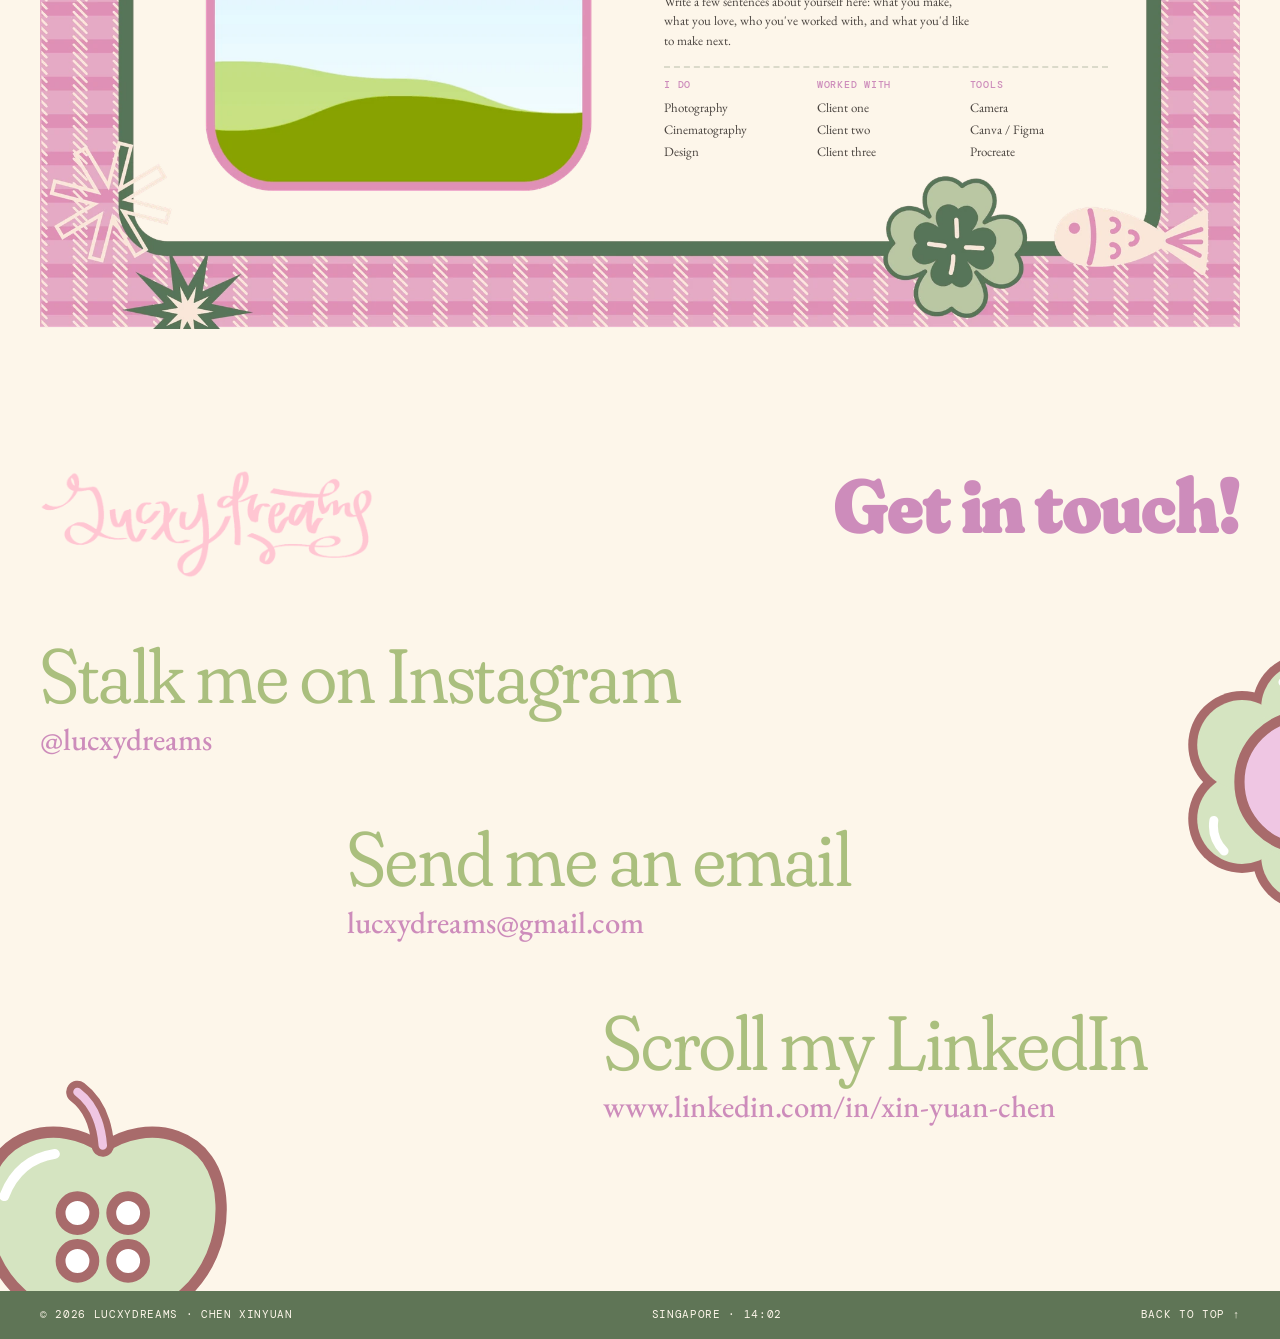
==== commit 22e10f3e: "Update index.html" ====
--- a/index.html
+++ b/index.html
@@ -87,7 +87,7 @@
 .hero-mid{flex:1;display:grid;place-items:center;text-align:center;position:relative;padding:10px var(--pad) 30px}
 .logo-wrap{position:relative;display:inline-block;padding:0 clamp(40px,8vw,120px)}
 .logo{width:min(760px,78vw);height:auto;display:block;margin:0 auto}
-.name{margin:clamp(-30px,-2.2vw,-8px) auto 0;width:min(760px,78vw);display:grid;grid-template-columns:42% 1fr;column-gap:12%;align-items:baseline;color:var(--pink)}
+.name{margin:clamp(-30px,-2.2vw,-8px) auto 0;width:min(760px,78vw);display:grid;grid-template-columns:42% 1fr;column-gap:12%;align-items:baseline;color:var(--pink)translate: -20px -30px}
 .name .en{justify-self:end;white-space:nowrap}
 .name .zh{justify-self:start}
 .name .en{font-size:clamp(24px,2.8vw,40px)}
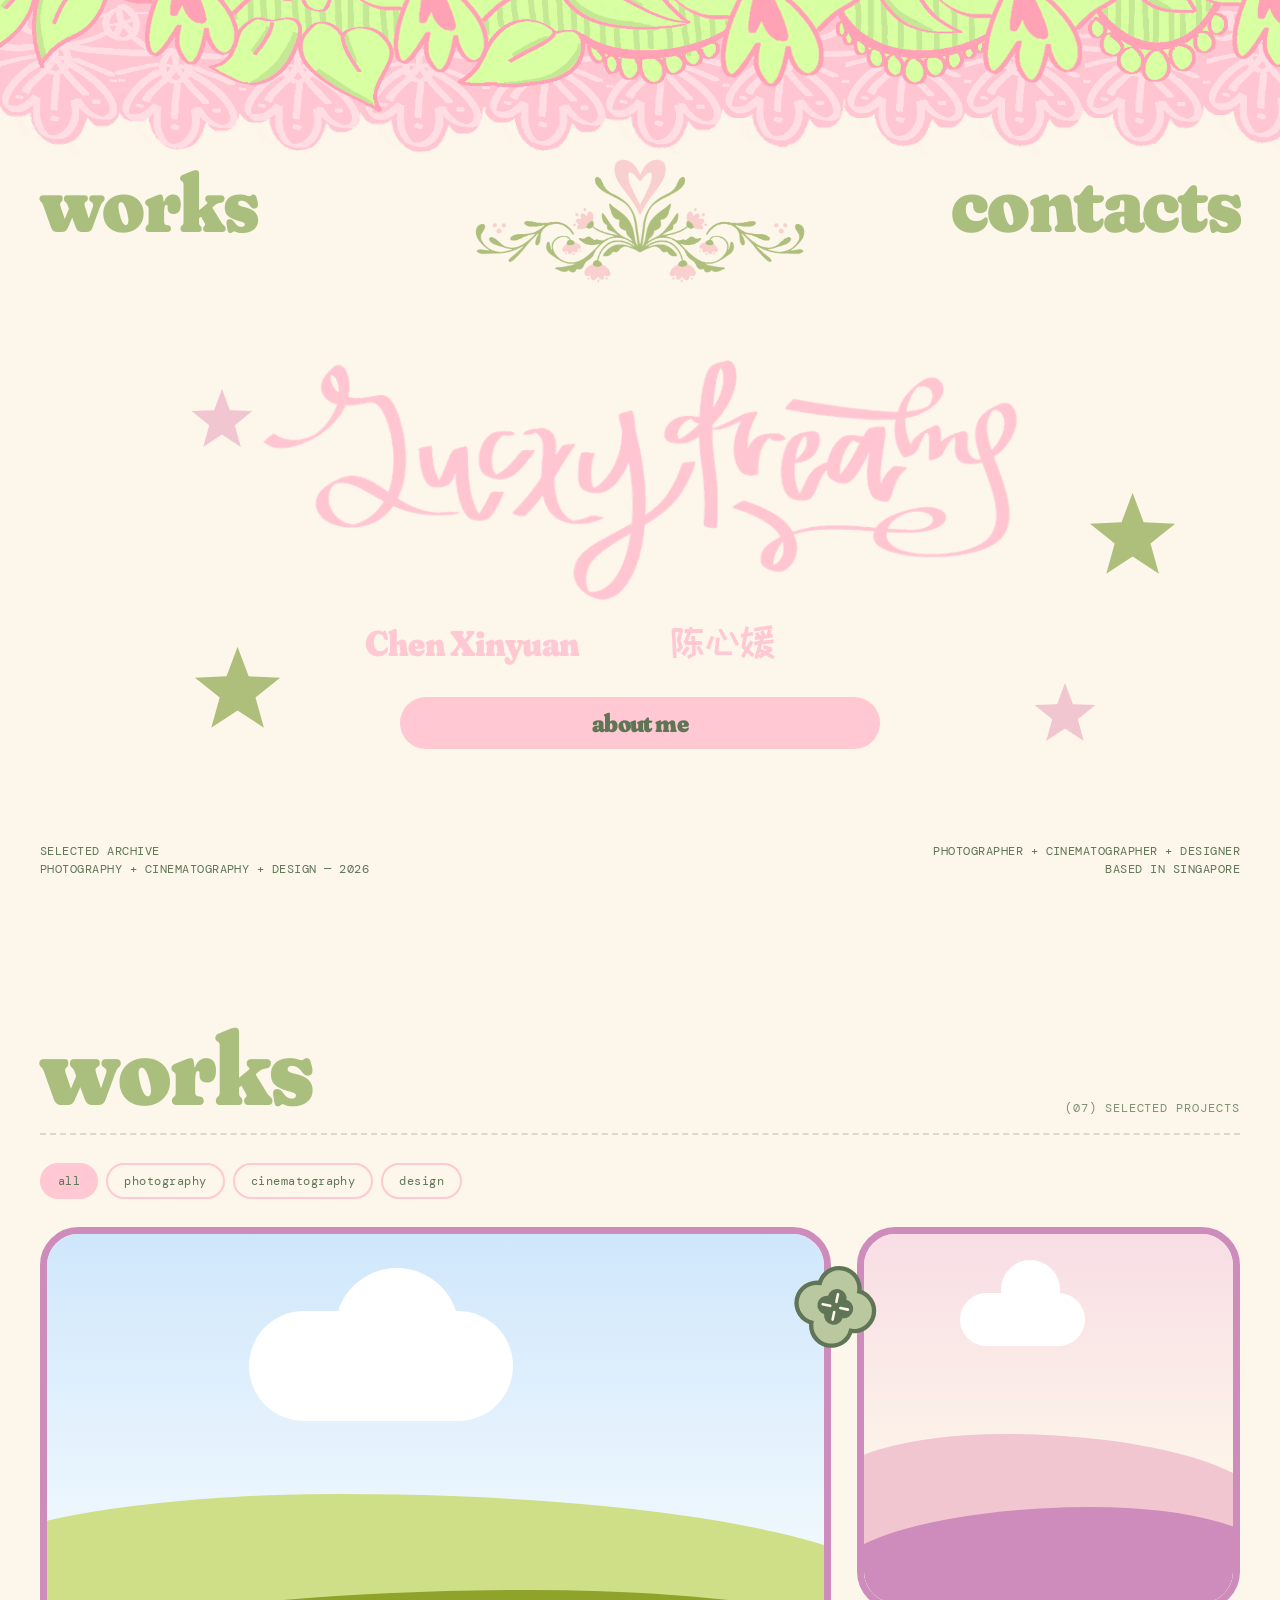
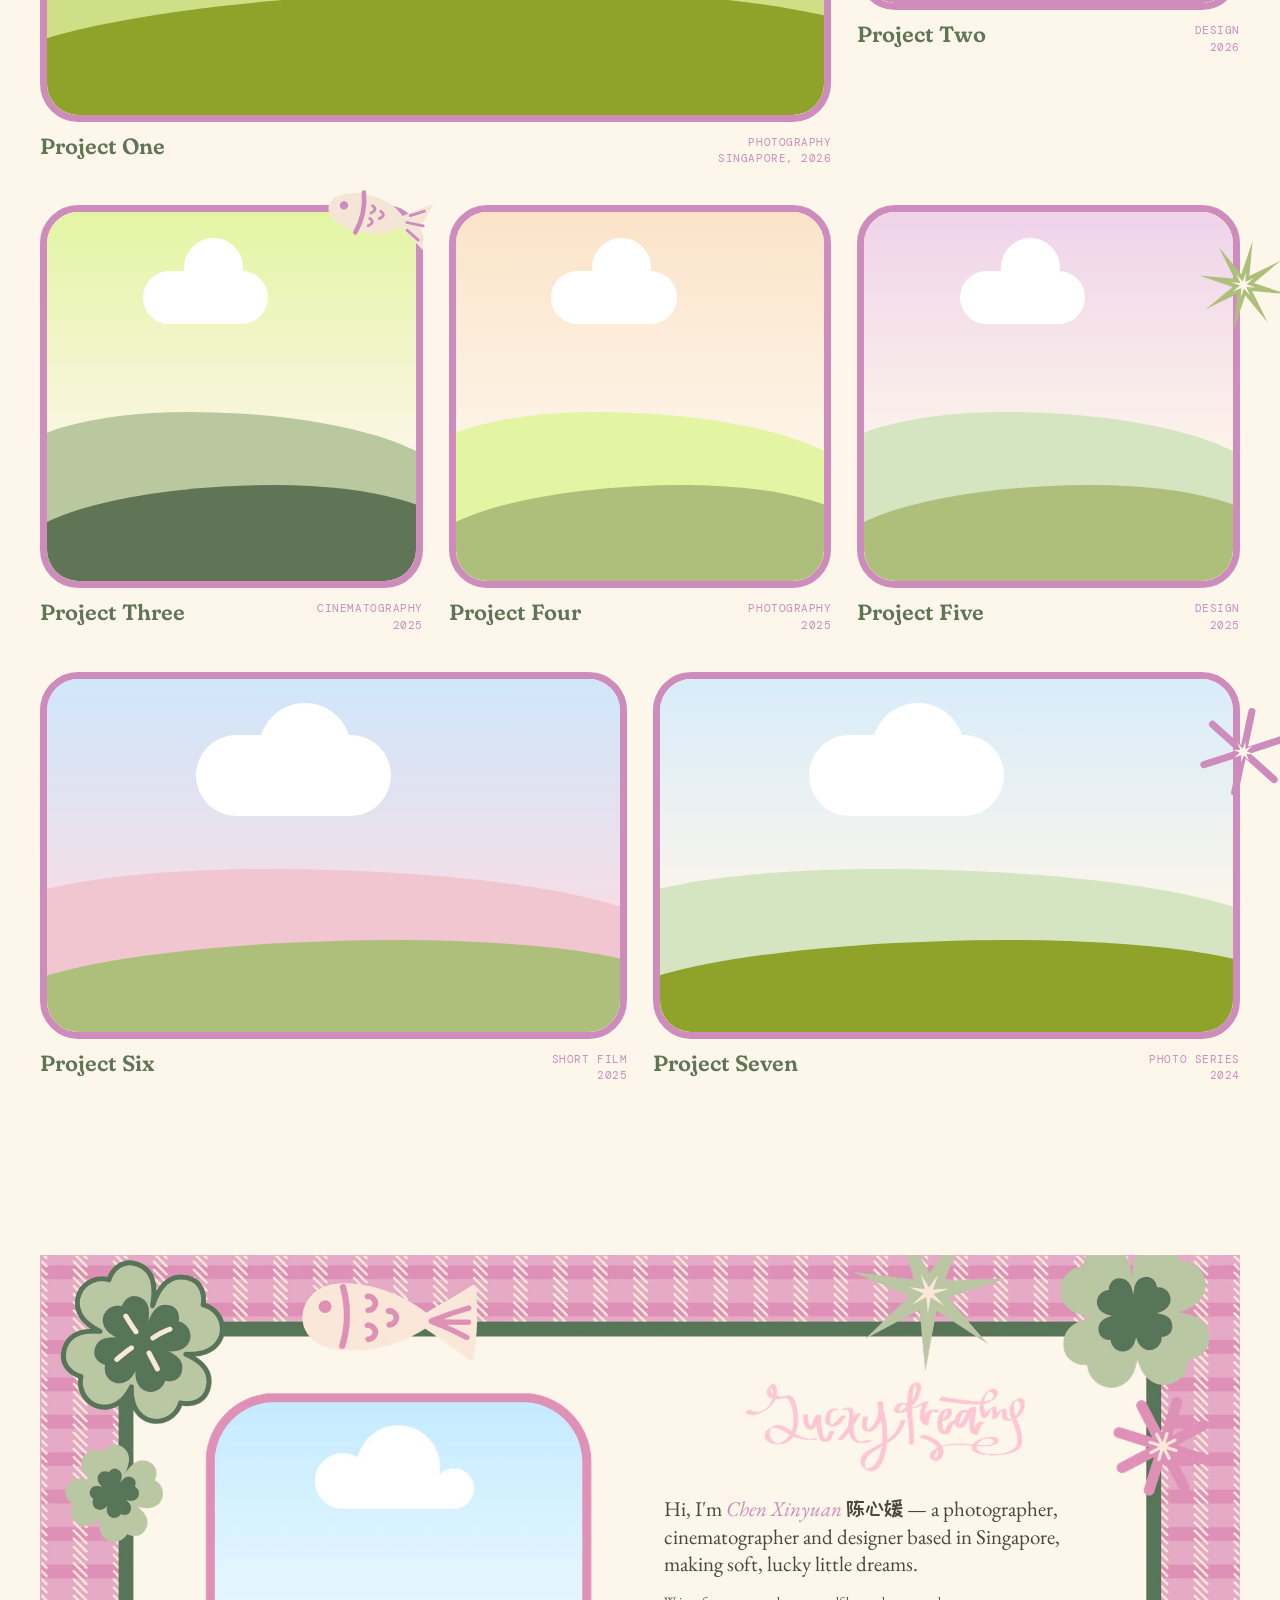
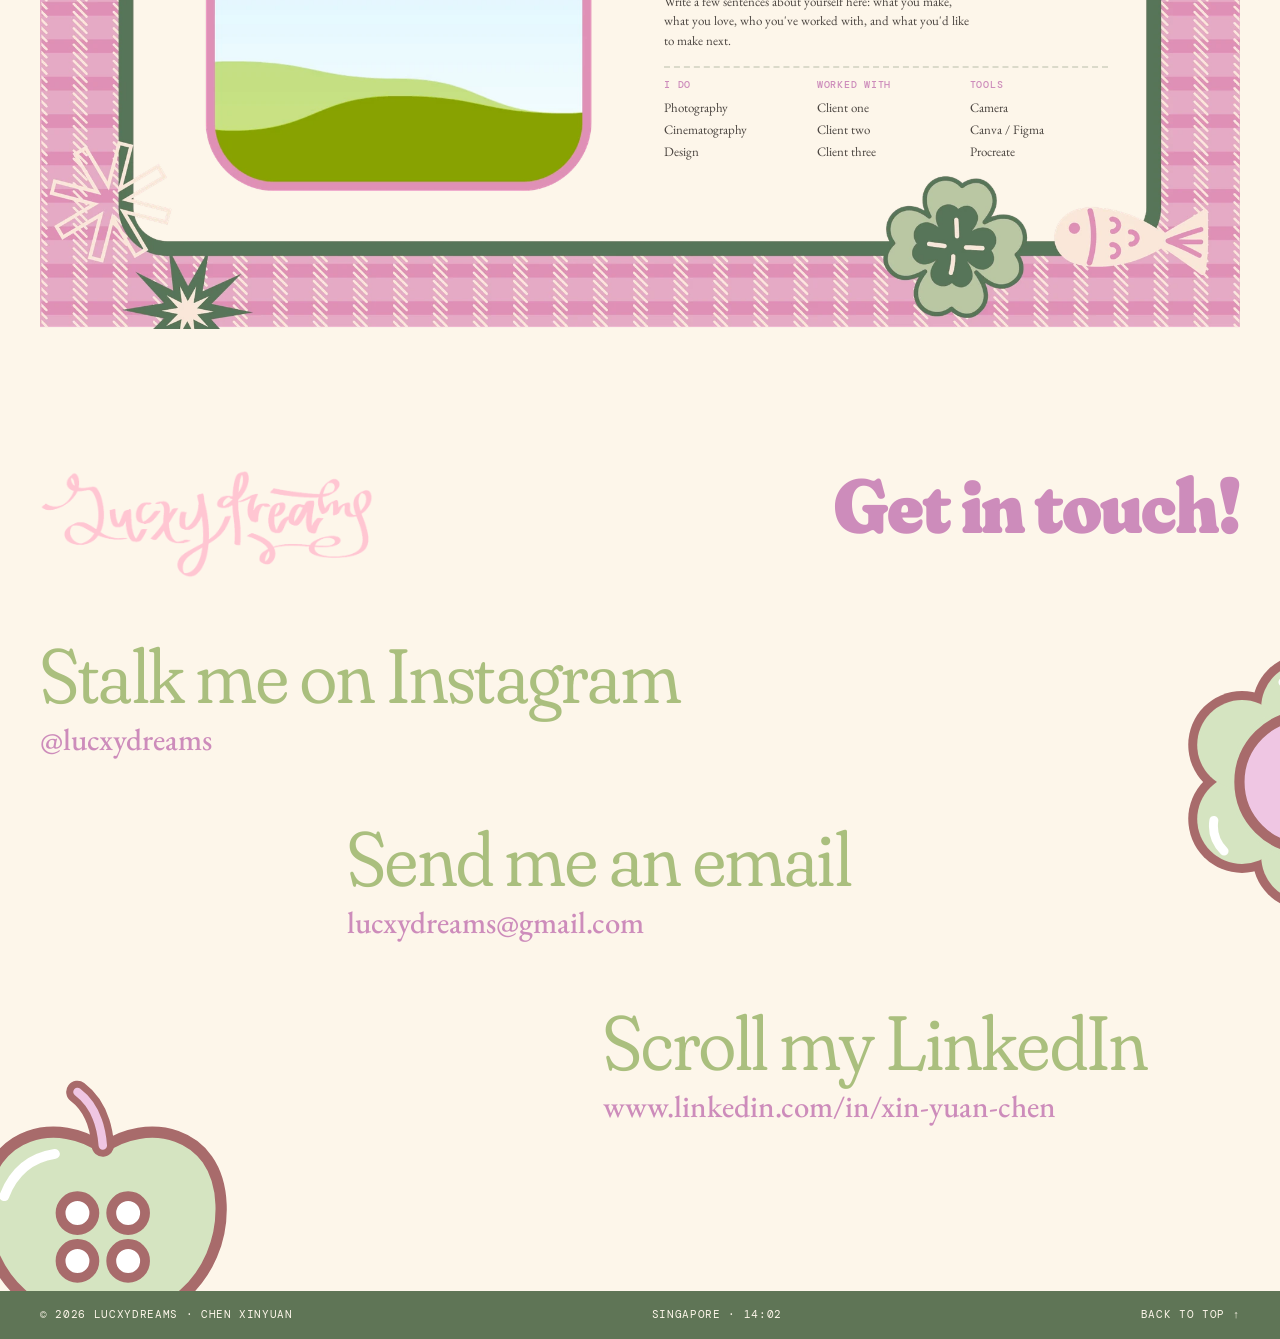
==== commit 256a031a: "Update index.html" ====
--- a/index.html
+++ b/index.html
@@ -87,7 +87,7 @@
 .hero-mid{flex:1;display:grid;place-items:center;text-align:center;position:relative;padding:10px var(--pad) 30px}
 .logo-wrap{position:relative;display:inline-block;padding:0 clamp(40px,8vw,120px)}
 .logo{width:min(760px,78vw);height:auto;display:block;margin:0 auto}
-.name{margin:clamp(-30px,-2.2vw,-8px) auto 0;width:min(760px,78vw);display:grid;grid-template-columns:42% 1fr;column-gap:12%;align-items:baseline;color:var(--pink)translate: -20px -30px}
+.name{margin:20px auto 0;width:min(760px,78vw);display:grid;grid-template-columns:42% 1fr;column-gap:12%;align-items:baseline;color:var(--pink)}
 .name .en{justify-self:end;white-space:nowrap}
 .name .zh{justify-self:start}
 .name .en{font-size:clamp(24px,2.8vw,40px)}
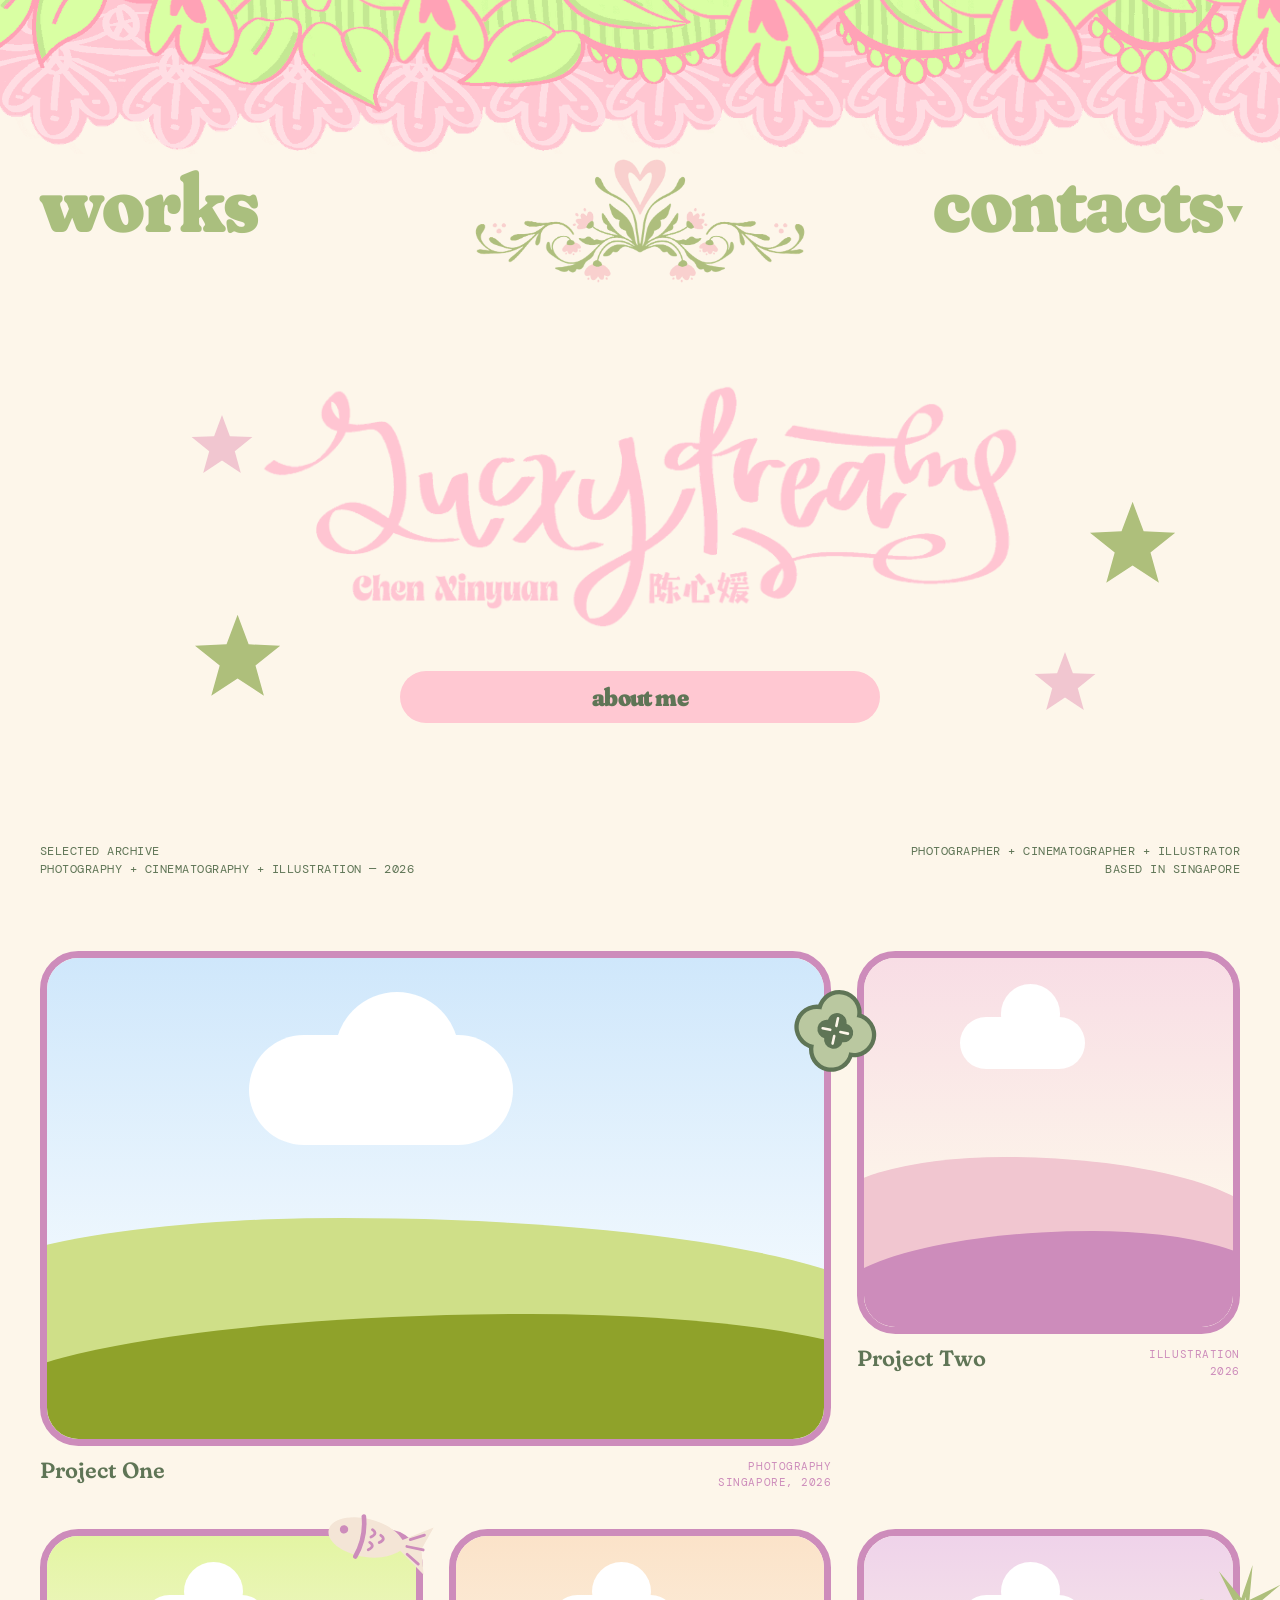
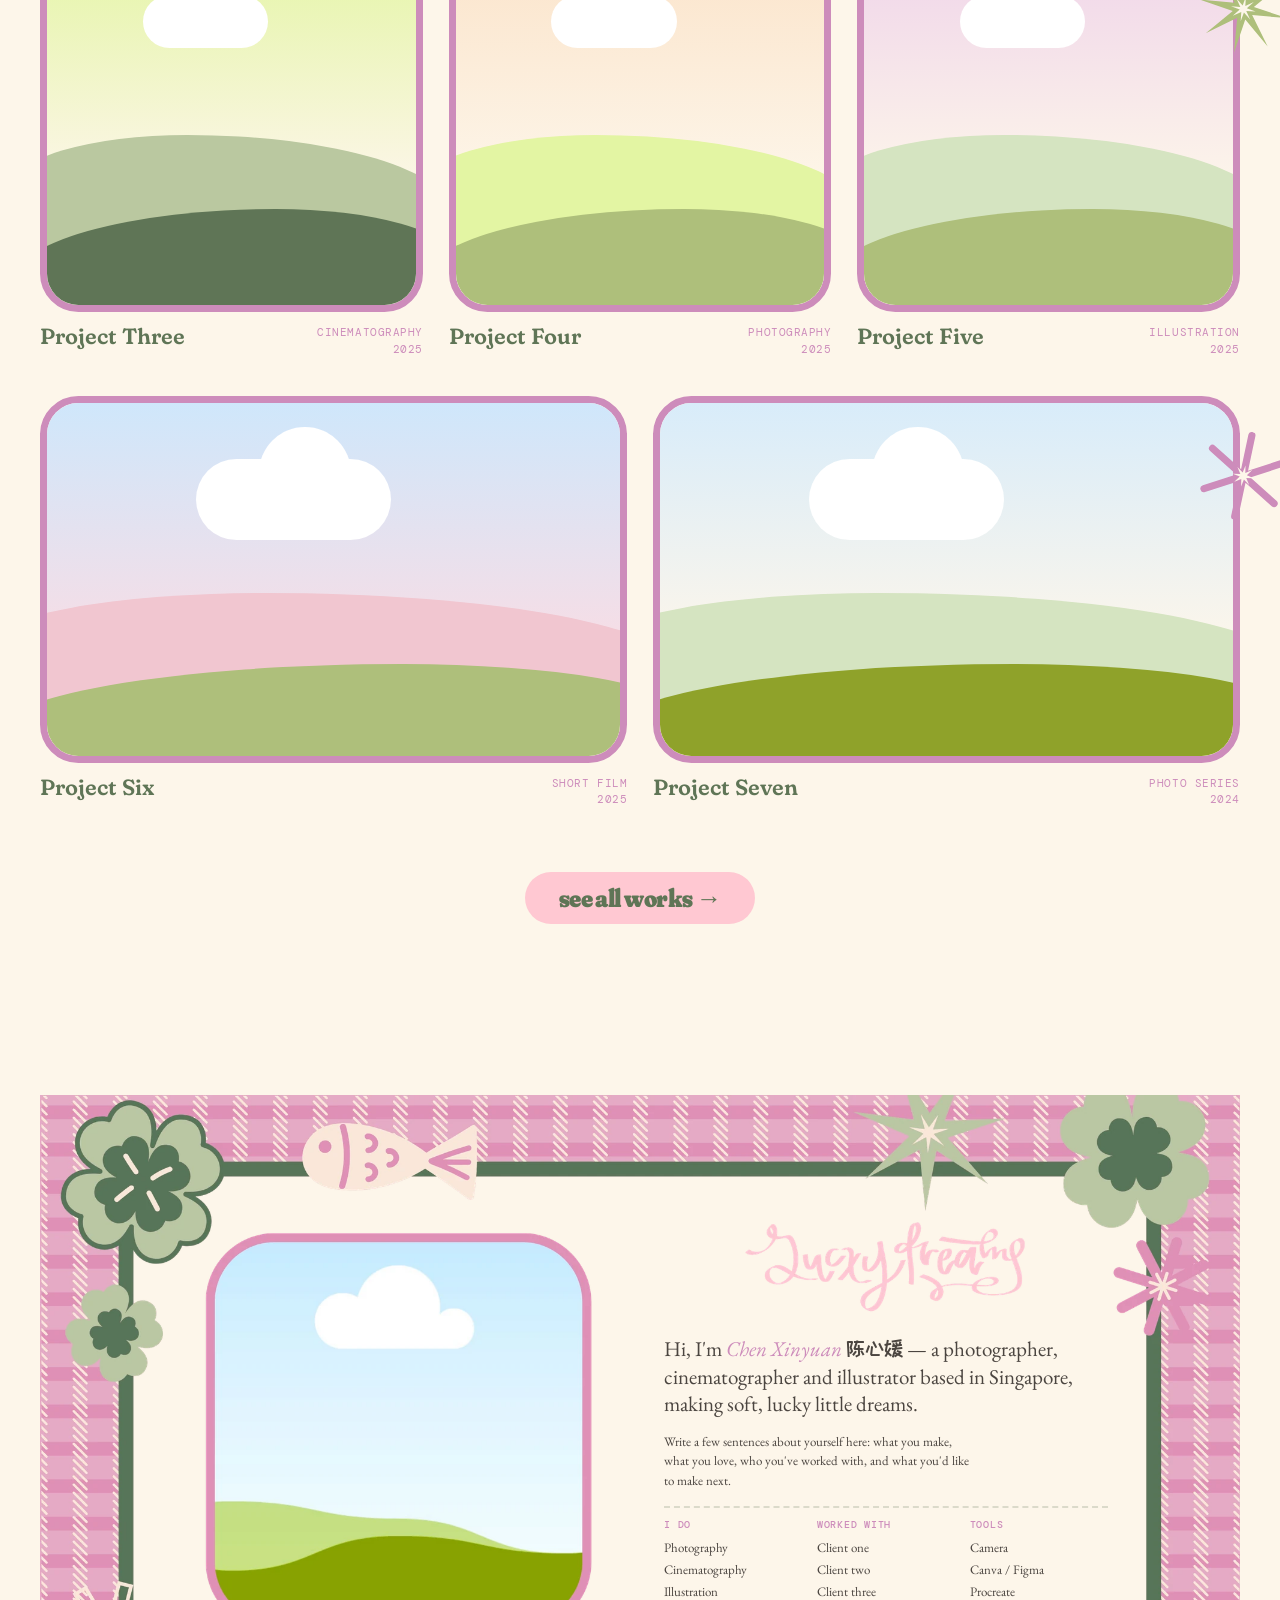
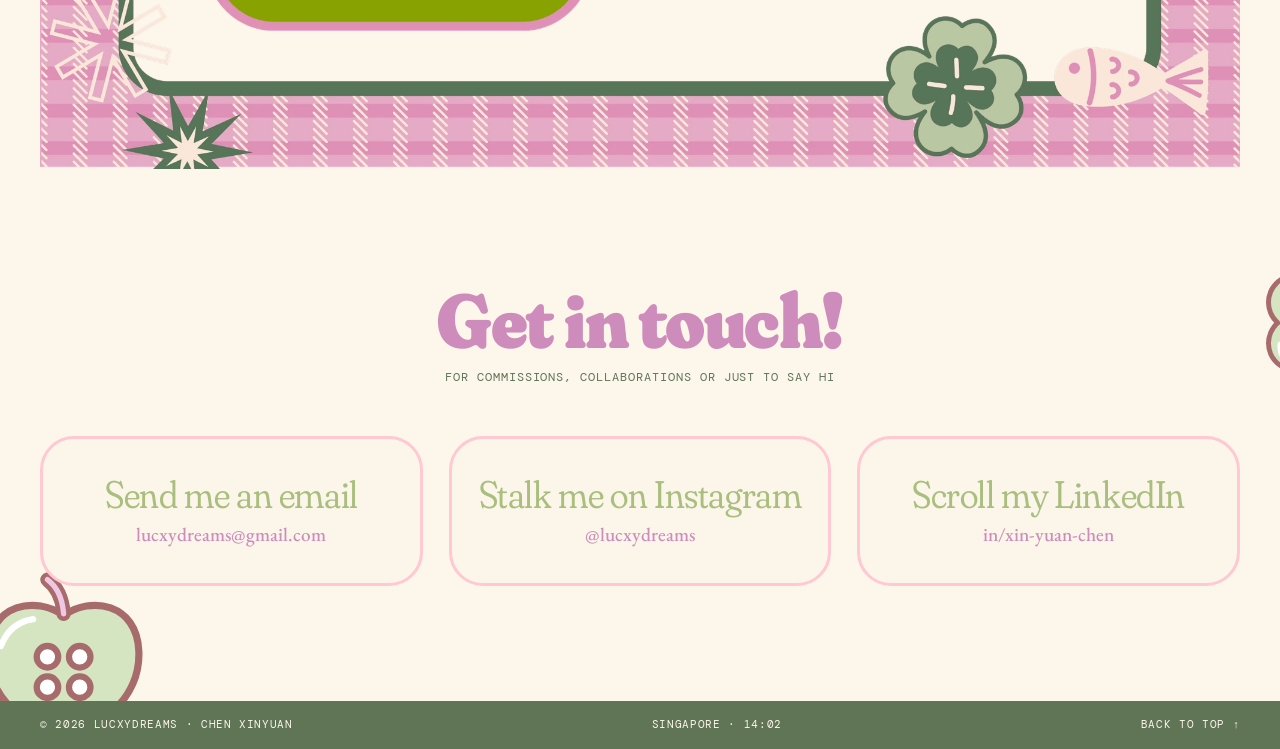
==== commit 2aef78c6: "Add files via upload" ====
--- a/index.html
+++ b/index.html
@@ -9,259 +9,11 @@
 <link rel="preconnect" href="https://fonts.gstatic.com" crossorigin>
 <link href="https://fonts.googleapis.com/css2?family=Fraunces:ital,opsz,wght,SOFT,WONK@0,9..144,300..900,0..100,0..1;1,9..144,300..900,0..100,0..1&family=Dancing+Script:wght@500;700&family=EB+Garamond:wght@400;500&family=DM+Mono:wght@400;500&display=swap" rel="stylesheet">
 <link href="https://fonts.googleapis.com/css2?family=ZCOOL+KuaiLe&text=%E9%99%88%E5%BF%83%E5%AA%9B&display=swap" rel="stylesheet">
-<style>
-/* ---------------------------------------------------------
-   Your Canva fonts. Drop licensed web-font files into /fonts
-   with these names and they'll be used automatically; until
-   then the page falls back to Fraunces / ZCOOL KuaiLe.
-   --------------------------------------------------------- */
-@font-face{font-family:"Tracy Queen";src:url("fonts/TracyQueen.woff2") format("woff2"),url("fonts/TracyQueen.otf") format("opentype");font-weight:100 900;font-display:swap}
-@font-face{font-family:"KeHua QiaoPiHei";src:url("fonts/KeHuaQiaoPiHei.woff2") format("woff2"),url("fonts/KeHuaQiaoPiHei.otf") format("opentype");font-weight:100 900;font-display:swap}
-
-/* =========================================================
-   EDIT ME — Lucxydreams palette + fonts
-   ========================================================= */
-:root{
-  --cream:#fdf6ea;
-  --pink:#ffc8d2;       /* logo pink */
-  --pink-lt:#f8dde5;
-  --mauve:#cd8cbb;      /* "Get in touch!" */
-  --plaid:#dcaad2;
-  --sage:#aabf7e;       /* "works" / "contacts" */
-  --sage-lt:#bac8a0;    /* clovers */
-  --mint:#d5e4c1;
-  --forest:#5f7556;     /* frame border */
-  --brown:#a86b6b;      /* sticker outlines */
-  --lime:#e3f5a3;
-  --ink:#4b4540;
-  --line:rgba(95,117,86,.22);
-
-  --chunky:"Tracy Queen", "Fraunces", Georgia, serif;
-  --script:"Dancing Script", cursive;
-  --garamond:"EB Garamond", Garamond, serif;
-  --mono:"DM Mono", ui-monospace, monospace;
-  --cjk:"KeHua QiaoPiHei", "ZCOOL KuaiLe", "PingFang SC", sans-serif;
-  --pad:clamp(16px,3.2vw,40px);
-}
-*{box-sizing:border-box;margin:0;padding:0}
-html{scroll-behavior:smooth;overflow-x:clip}
-body{background:var(--cream);color:var(--ink);font:15px/1.6 var(--garamond);-webkit-font-smoothing:antialiased;overflow-x:hidden}
-a{color:inherit;text-decoration:none}
-img{display:block;max-width:100%}
-::selection{background:var(--pink)}
-svg.sym{overflow:visible;height:auto}
-
-/* type helpers */
-.chunky{font-family:var(--chunky);font-weight:900;font-variation-settings:"SOFT" 100,"WONK" 1,"opsz" 144;letter-spacing:-.02em;line-height:.95}
-.nouveau{font-family:var(--chunky);font-weight:350;font-variation-settings:"SOFT" 100,"WONK" 1,"opsz" 144;letter-spacing:-.01em;line-height:1}
-.script{font-family:var(--script);font-weight:700;color:var(--pink);line-height:1}
-.mono{font:12px/1.5 var(--mono);letter-spacing:.04em}
-.eyebrow{font:12px/1.5 var(--mono);letter-spacing:.08em;text-transform:uppercase;color:var(--forest);opacity:.8}
-
-/* ---------- header (cargo-style) — slides in after the hero ---------- */
-header{
-  position:fixed;top:0;left:0;right:0;z-index:50;
-  display:flex;justify-content:space-between;align-items:center;gap:16px;
-  padding:12px var(--pad);font:12px/1 var(--mono);letter-spacing:.03em;
-  background:rgba(253,246,234,.88);backdrop-filter:blur(10px);-webkit-backdrop-filter:blur(10px);
-  border-bottom:1px solid var(--line);
-  transform:translateY(-110%);transition:transform .45s cubic-bezier(.2,.8,.2,1);
-}
-header.show{transform:none}
-.brand{display:flex;align-items:center;gap:8px}
-.brand b{font:700 20px/1 var(--script);color:var(--mauve)}
-nav{display:flex;flex-wrap:wrap}
-nav a+a::before{content:"·";margin:0 .6em;color:var(--mauve);display:inline-block}
-nav a:hover,nav a.active{color:var(--mauve)}
-
-/* ---------- lace border ---------- */
-.lace{width:100%;height:clamp(84px,12vw,210px);background:url("lace.png") center bottom/max(100%,420px) auto repeat-x}
-
-/* ---------- hero ---------- */
-.hero{min-height:100svh;display:flex;flex-direction:column;position:relative;overflow:hidden}
-.hero-top{display:grid;grid-template-columns:1fr auto 1fr;align-items:start;gap:20px;padding:10px var(--pad) 0}
-.big-link{font-size:clamp(44px,6.4vw,92px);color:var(--sage);transition:color .3s, transform .4s cubic-bezier(.3,1.6,.5,1);display:inline-block}
-.big-link:hover{color:var(--mauve);transform:rotate(-4deg) scale(1.04)}
-.big-link.right{justify-self:end}
-.ornament{width:clamp(200px,26vw,420px);margin-top:-6px}
-.hero-mid{flex:1;display:grid;place-items:center;text-align:center;position:relative;padding:10px var(--pad) 30px}
-.logo-wrap{position:relative;display:inline-block;padding:0 clamp(40px,8vw,120px)}
-.logo{width:min(760px,78vw);height:auto;display:block;margin:0 auto}
-.name{margin:20px auto 0;width:min(760px,78vw);display:grid;grid-template-columns:42% 1fr;column-gap:12%;align-items:baseline;color:var(--pink)}
-.name .en{justify-self:end;white-space:nowrap}
-.name .zh{justify-self:start}
-.name .en{font-size:clamp(24px,2.8vw,40px)}
-.name .zh{font:clamp(26px,3vw,42px)/1 var(--cjk)}
-.pill{
-  display:inline-block;margin-top:clamp(20px,3vw,34px);
-  min-width:min(480px,80vw);padding:14px 34px;border-radius:999px;background:var(--pink);
-  color:var(--forest);font-size:clamp(20px,2vw,26px);
-  transition:background .3s, transform .3s, box-shadow .3s;
-}
-.pill:hover{background:var(--mauve);color:var(--cream);transform:translateY(-3px);box-shadow:0 12px 24px -12px rgba(160,80,130,.5)}
-.star{position:absolute;animation:twinkle 5s ease-in-out infinite}
-@keyframes twinkle{50%{transform:rotate(18deg) scale(1.12)}}
-.hero-foot{display:flex;justify-content:space-between;align-items:flex-end;gap:20px;flex-wrap:wrap;padding:0 var(--pad) 22px}
-.hero-foot .mono{text-transform:uppercase;color:var(--forest)}
-
-/* ---------- section scaffolding ---------- */
-section.block{padding:clamp(70px,10vw,120px) var(--pad);scroll-margin-top:40px}
-.sec-head{display:flex;justify-content:space-between;align-items:flex-end;gap:20px;flex-wrap:wrap;
-  border-bottom:2px dashed var(--line);padding-bottom:16px;margin-bottom:28px}
-.sec-head h2{font-size:clamp(52px,8vw,110px);color:var(--sage)}
-
-/* filters */
-.filters{display:flex;flex-wrap:wrap;gap:8px;margin-bottom:28px}
-.filters button{font:12px/1 var(--mono);letter-spacing:.04em;cursor:pointer;padding:10px 16px;border-radius:999px;
-  border:2px solid var(--pink);background:transparent;color:var(--forest);transition:.25s}
-.filters button:hover{background:var(--pink-lt)}
-.filters button.on{background:var(--pink);border-color:var(--pink)}
-
-/* ---------- works grid (cargo gallery + captions, canva frames) ---------- */
-.grid{display:grid;grid-template-columns:repeat(12,1fr);gap:clamp(22px,3vw,40px) clamp(14px,2vw,28px)}
-.card{grid-column:span 4;cursor:pointer;position:relative}
-.card.w6{grid-column:span 6}
-.card.w8{grid-column:span 8}
-.card.hide{display:none}
-.frame{
-  position:relative;aspect-ratio:1;border-radius:clamp(22px,3vw,40px);overflow:hidden;
-  border:clamp(5px,.6vw,8px) solid var(--mauve);background:var(--cream);
-  transition:transform .5s cubic-bezier(.3,1.5,.5,1), border-color .3s;
-}
-.card.w6 .frame,.card.w8 .frame{aspect-ratio:16/10}
-.frame img,.frame video{width:100%;height:100%;object-fit:cover}
-.card:hover .frame{transform:rotate(-1.5deg) scale(1.02);border-color:var(--forest)}
-.card .sticker{position:absolute;z-index:2;width:clamp(56px,7vw,90px);top:-18px;right:-14px;transform:rotate(12deg);transition:transform .5s cubic-bezier(.3,1.8,.5,1)}
-.card:hover .sticker{transform:rotate(-12deg) scale(1.15)}
-.caption{display:flex;justify-content:space-between;gap:10px;margin-top:12px}
-.caption b{font:600 22px/1.1 var(--chunky);font-variation-settings:"SOFT" 100,"WONK" 1;color:var(--forest)}
-.caption .meta{font:11px/1.5 var(--mono);color:var(--mauve);text-align:right;text-transform:uppercase;letter-spacing:.05em}
-
-/* placeholder landscape — delete .ph once you add a real <img> */
-.ph{position:absolute;inset:0;background:linear-gradient(var(--sky1,#cfe7fb),var(--sky2,#f2f9fe) 70%)}
-.ph::before{ /* cloud */
-  content:"";position:absolute;left:26%;top:16%;width:34%;aspect-ratio:2.4;border-radius:999px;background:#fff;
-  box-shadow:18% 0 0 #fff;
-}
-.ph::after{ /* cloud puff */
-  content:"";position:absolute;left:37%;top:7%;width:16%;aspect-ratio:1;border-radius:50%;background:#fff;
-}
-.ph .hill1,.ph .hill2{position:absolute;left:-10%;right:-10%;border-radius:50% 50% 0 0}
-.ph .hill1{bottom:10%;height:36%;background:var(--h1,#cfdf88);border-radius:40% 60% 0 0}
-.ph .hill2{bottom:-8%;height:34%;background:var(--h2,#8fa22a);border-radius:60% 40% 0 0}
-
-/* ---------- about (gingham + framed card) ---------- */
-.about-wrap{
-  position:relative;padding:clamp(40px,6vw,90px) clamp(26px,5vw,80px);
-  background-color:#e2b7da;
-  background-image:
-    repeating-linear-gradient(45deg,rgba(253,246,234,.55) 0 2px,transparent 2px 7px),
-    linear-gradient(90deg,rgba(196,110,172,.45) 50%,transparent 50%),
-    linear-gradient(rgba(196,110,172,.45) 50%,transparent 50%);
-  background-size:auto,44px 44px,44px 44px;
-  scroll-margin-top:40px;
-}
-.card-frame{position:relative;background:var(--cream);border:clamp(8px,1vw,14px) solid var(--forest);border-radius:clamp(26px,3.5vw,46px);
-  padding:clamp(28px,5vw,70px);display:grid;grid-template-columns:5fr 6fr;gap:clamp(28px,5vw,70px);align-items:center;max-width:1400px;margin:0 auto}
-.card-frame .photo{aspect-ratio:1;border-radius:clamp(26px,3.5vw,46px);overflow:hidden;border:clamp(6px,.7vw,10px) solid var(--mauve);position:relative}
-.card-frame .photo img{width:100%;height:100%;object-fit:cover}
-.about-text .a-logo{width:min(360px,70%);height:auto;margin-bottom:14px}
-.zh-inline{font-family:var(--cjk);font-style:normal}
-.frame-img{display:none}
-
-/* wide screens: use the Canva frame artwork itself */
-@media (min-width:1000px){
-  .about-wrap{background:var(--cream);padding:clamp(30px,4vw,60px) var(--pad)}
-  .card-frame{display:block;container-type:inline-size;aspect-ratio:2000/1124;padding:0;border:0;border-radius:0;background:none;max-width:1500px}
-  .frame-img{display:block;position:absolute;inset:0;width:100%;height:100%}
-  .card-frame .deco{display:none}
-  .card-frame .photo{position:absolute;left:14.1%;top:20.7%;width:31.6%;height:58.4%;aspect-ratio:auto;border:0;border-radius:11%/19%}
-  .card-frame .photo .ph{display:none} /* the frame already has a placeholder */
-  .card-frame .about-text{position:absolute;left:52%;right:11%;top:30%;bottom:19%;display:flex;flex-direction:column;justify-content:center;font-size:1.08cqw;line-height:1.5}
-  .about-text .a-logo{display:none}   /* already in the frame */
-  .card-frame .about-text p.lead{font-size:1.75cqw;margin-bottom:1.2cqw}
-  .card-frame .about-text p{margin-bottom:1.3cqw}
-  .about-cols ul{line-height:1.5}
-  .card-frame .about-cols{padding-top:1cqw;gap:1.2cqw}
-  .card-frame .about-cols h4{font-size:.8cqw}
-}
-.about-text p.lead{font:400 clamp(22px,2.3vw,30px)/1.3 var(--garamond);color:var(--ink);margin-bottom:22px}
-.about-text p.lead em{color:var(--mauve);font-style:italic}
-.about-text p{max-width:52ch;margin-bottom:26px}
-.about-cols{display:grid;grid-template-columns:repeat(3,1fr);gap:18px;border-top:2px dashed var(--line);padding-top:16px}
-.about-cols h4{font:500 11px/1 var(--mono);text-transform:uppercase;letter-spacing:.08em;color:var(--mauve);margin-bottom:8px}
-.about-cols ul{list-style:none;line-height:1.7}
-.deco{position:absolute;z-index:2;pointer-events:none}
-.bob{animation:bob 4.5s ease-in-out infinite}
-.spin{animation:spin 24s linear infinite}
-@keyframes bob{50%{transform:translateY(-8px) rotate(-4deg)}}
-@keyframes spin{to{transform:rotate(360deg)}}
-
-/* ---------- contacts ---------- */
-.contacts{position:relative;overflow:hidden;min-height:90svh;padding:clamp(50px,7vw,90px) var(--pad) clamp(60px,8vw,110px)}
-.contacts-top{display:flex;justify-content:space-between;align-items:flex-start;gap:20px;flex-wrap:wrap;margin-bottom:clamp(30px,5vw,60px)}
-.contacts-top .c-logo{width:clamp(200px,26vw,380px);height:auto}
-.contacts-top h2{font-size:clamp(46px,6vw,86px);color:var(--mauve)}
-.c-line{display:block;width:max-content;max-width:100%;margin-bottom:clamp(34px,5vw,64px);position:relative;z-index:2}
-.c-line .nouveau{font-size:clamp(38px,6vw,86px);color:var(--sage);display:block;transition:color .3s}
-.c-line .handle{font:500 clamp(20px,2.4vw,34px)/1.2 var(--garamond);color:var(--mauve);display:inline-block;margin-top:6px;position:relative;word-break:break-all}
-.c-line .handle::after{content:"";position:absolute;left:0;right:0;bottom:0;height:2px;background:var(--mauve);transform:scaleX(0);transform-origin:left;transition:transform .45s}
-.c-line:hover .nouveau{color:var(--forest)}
-.c-line:hover .handle::after{transform:scaleX(1)}
-.c-line.l2{margin-left:clamp(0px,24vw,440px)}
-.c-line.l3{margin-left:clamp(0px,44vw,760px)}
-.apple{position:absolute;left:-3vw;bottom:-4vw;width:clamp(140px,22vw,340px)}
-.button-flower{position:absolute;right:-2vw;top:16%;width:clamp(130px,20vw,320px)}
-
-footer{display:flex;justify-content:space-between;flex-wrap:wrap;gap:10px;padding:16px var(--pad);
-  background:var(--forest);color:var(--cream);font:11px/1.4 var(--mono);text-transform:uppercase;letter-spacing:.06em}
-footer a:hover{color:var(--pink)}
-
-/* ---------- lightbox ---------- */
-.lightbox{position:fixed;inset:0;z-index:100;display:none;place-items:center;padding:var(--pad);background:rgba(253,246,234,.9);backdrop-filter:blur(12px);-webkit-backdrop-filter:blur(12px)}
-.lightbox.open{display:grid;animation:fade .3s}
-@keyframes fade{from{opacity:0}}
-.lb-inner{width:min(1000px,100%);display:grid;grid-template-columns:3fr 2fr;gap:34px;align-items:end}
-.lb-media{aspect-ratio:4/3;border-radius:36px;overflow:hidden;border:8px solid var(--mauve);position:relative}
-.lb-media img{width:100%;height:100%;object-fit:cover}
-.lb-info h3{font-size:48px;color:var(--sage);margin:8px 0 14px}
-.lb-info p{font-size:18px;max-width:38ch}
-.lb-close{position:absolute;top:18px;right:var(--pad);font:12px var(--mono);cursor:pointer;background:var(--pink);border:0;border-radius:999px;padding:8px 14px;color:var(--forest)}
-
-/* reveal */
-.reveal{opacity:0;transform:translateY(26px);transition:opacity .8s ease, transform .8s cubic-bezier(.2,.8,.2,1)}
-.reveal.in{opacity:1;transform:none}
-
-/* ---------- responsive ---------- */
-@media (max-width:900px){
-  .card,.card.w6,.card.w8{grid-column:span 6}
-  .card-frame{grid-template-columns:minmax(0,1fr)}
-  .lb-inner{grid-template-columns:1fr}
-  .c-line.l2,.c-line.l3{margin-left:0}
-  .button-flower{opacity:.5}
-}
-@media (max-width:640px){
-  .hero-top{grid-template-columns:1fr 1fr}
-  .ornament{grid-column:1/-1;grid-row:2;justify-self:center}
-  .card,.card.w6,.card.w8{grid-column:span 12}
-  .about-cols{grid-template-columns:1fr 1fr}
-  .apple{opacity:.45}
-  header{flex-direction:column;align-items:flex-start;gap:8px}
-  .logo-wrap{padding:0 20px}
-  .hero-foot span[style]{text-align:left!important}
-  .about-wrap{padding:50px 22px}
-  .card-frame{padding:28px 20px}
-  .about-text .script{font-size:52px}
-}
-@media (prefers-reduced-motion:reduce){
-  *,*::before,*::after{animation:none!important;transition:none!important}
-  .reveal{opacity:1;transform:none}
-}
-</style>
+<link rel="stylesheet" href="style.css">
 </head>
-<body>
-
-<!-- ================= STICKER LIBRARY (reuse with <svg><use href="#clover"/></svg>) ================= -->
+<body id="top">
+
+<!-- sticker library -->
 <svg width="0" height="0" style="position:absolute" aria-hidden="true">
   <defs>
     <symbol id="clover" viewBox="-52 -52 104 104">
@@ -309,13 +61,13 @@
   </defs>
 </svg>
 
-<!-- ================= HEADER ================= -->
+<!-- ================= HEADER (appears after you scroll) ================= -->
 <header id="hdr">
   <a class="brand" href="#home"><img src="logo.png" alt="Lucxydreams" style="height:30px;width:auto"><span>— Chen Xinyuan's works</span></a>
   <nav>
-    <a href="#works">works</a>
+    <a href="works.html">works</a>
     <a href="#about">about me</a>
-    <a href="#contacts">contacts</a>
+    <a href="#contact">contact</a>
   </nav>
 </header>
 
@@ -324,9 +76,16 @@
   <div class="lace" role="presentation"></div>
 
   <div class="hero-top">
-    <a class="big-link chunky reveal" href="#works">works</a>
+    <a class="big-link chunky reveal" href="works.html">works</a>
     <img class="ornament reveal" src="ornament.png" alt="">
-    <a class="big-link right chunky reveal" href="#contacts">contacts</a>
+    <div class="menu-wrap">
+      <button class="big-link right chunky" aria-haspopup="true" aria-expanded="false">contacts<span class="caret">▾</span></button>
+      <ul class="dropdown" role="menu">
+        <li><a role="menuitem" href="mailto:lucxydreams@gmail.com"><b>email</b><small>lucxydreams@gmail.com</small></a></li>
+        <li><a role="menuitem" href="https://instagram.com/lucxydreams" target="_blank" rel="noopener"><b>instagram</b><small>@lucxydreams</small></a></li>
+        <li><a role="menuitem" href="https://www.linkedin.com/in/xin-yuan-chen" target="_blank" rel="noopener"><b>linkedin</b><small>xin-yuan-chen</small></a></li>
+      </ul>
+    </div>
   </div>
 
   <div class="hero-mid">
@@ -336,8 +95,8 @@
         <svg class="star sym" style="width:clamp(56px,7vw,110px);left:-10px;bottom:-30px;fill:#aebf7b;animation-delay:-2s"><use href="#star"/></svg>
         <svg class="star sym" style="width:clamp(56px,7vw,110px);right:-10px;top:30%;fill:#aebf7b;animation-delay:-1s"><use href="#star"/></svg>
         <svg class="star sym" style="width:clamp(36px,5vw,76px);right:6%;bottom:-54px;fill:#f1c6d0;animation-delay:-3s"><use href="#star"/></svg>
-        <h1><img class="logo" src="logo.png" alt="Lucxydreams"></h1>
-        <p class="name"><span class="en chunky">Chen Xinyuan</span><span class="zh">陈心媛</span></p>
+        <!-- home page logo with name (other sections use logo.png) -->
+        <h1><img class="logo" src="logo-name.png" alt="Lucxydreams — Chen Xinyuan 陈心媛"></h1>
       </div>
       <br>
       <a class="pill chunky" href="#about">about me</a>
@@ -345,36 +104,28 @@
   </div>
 
   <div class="hero-foot reveal">
-    <span class="mono">Selected archive<br>photography + cinematography + design — 2026</span>
-    <span class="mono" style="text-align:right">Photographer + cinematographer + designer<br>Based in Singapore</span>
-  </div>
-</section>
-
-<!-- ================= WORKS =================
-     To use a real image: replace <div class="ph">…</div> with <img src="your-photo.jpg" alt="…">
-     data-cat drives the filter buttons: photo | cinema | design
+    <span class="mono">Selected archive<br>photography + cinematography + illustration — 2026</span>
+    <span class="mono" style="text-align:right">Photographer + cinematographer + illustrator<br>Based in Singapore</span>
+  </div>
+</section>
+
+<!-- ================= SELECTED WORKS (home page) =================
+     Show your favourite few here; the full list lives in works.html -->
+<!-- HOW TO EDIT A PROJECT
+     • Real image: replace <div class="ph">…</div> with <img src="your-photo.jpg" alt="…">
+     • data-cat sets the filter on works.html: photo | cinema | illus
+     • data-desc is the text shown when the project is clicked
 -->
 <section class="block" id="works">
-  <div class="sec-head reveal">
-    <h2 class="chunky">works</h2>
-    <span class="eyebrow">(07) selected projects</span>
-  </div>
-  <div class="filters reveal">
-    <button class="on" data-f="all">all</button>
-    <button data-f="photo">photography</button>
-    <button data-f="cinema">cinematography</button>
-    <button data-f="design">design</button>
-  </div>
-
   <div class="grid">
     <article class="card w8 reveal" data-cat="photo" data-desc="Write a short description of this project here.">
       <svg class="sticker sym"><use href="#clover"/></svg>
       <div class="frame"><div class="ph"><i class="hill1"></i><i class="hill2"></i></div></div>
       <div class="caption"><b>Project One</b><span class="meta">Photography<br>Singapore, 2026</span></div>
     </article>
-    <article class="card reveal" data-cat="design" data-desc="Write a short description of this project here.">
+    <article class="card reveal" data-cat="illus" data-desc="Write a short description of this project here.">
       <div class="frame"><div class="ph" style="--sky1:#f8dde5;--sky2:#fdf6ea;--h1:#f1c6d0;--h2:#cd8cbb"><i class="hill1"></i><i class="hill2"></i></div></div>
-      <div class="caption"><b>Project Two</b><span class="meta">Design<br>2026</span></div>
+      <div class="caption"><b>Project Two</b><span class="meta">Illustration<br>2026</span></div>
     </article>
     <article class="card reveal" data-cat="cinema" data-desc="Write a short description of this project here.">
       <svg class="sticker sym" style="width:clamp(80px,9vw,120px)"><use href="#fish"/></svg>
@@ -385,10 +136,10 @@
       <div class="frame"><div class="ph" style="--sky1:#fbe3c9;--sky2:#fdf6ea;--h1:#e3f5a3;--h2:#aebf7b"><i class="hill1"></i><i class="hill2"></i></div></div>
       <div class="caption"><b>Project Four</b><span class="meta">Photography<br>2025</span></div>
     </article>
-    <article class="card reveal" data-cat="design" data-desc="Write a short description of this project here.">
+    <article class="card reveal" data-cat="illus" data-desc="Write a short description of this project here.">
       <svg class="sticker sym spin"><use href="#burst"/></svg>
       <div class="frame"><div class="ph" style="--sky1:#efd3ea;--sky2:#fdf6ea;--h1:#d5e4c1;--h2:#aebf7b"><i class="hill1"></i><i class="hill2"></i></div></div>
-      <div class="caption"><b>Project Five</b><span class="meta">Design<br>2025</span></div>
+      <div class="caption"><b>Project Five</b><span class="meta">Illustration<br>2025</span></div>
     </article>
     <article class="card w6 reveal" data-cat="cinema" data-desc="Write a short description of this project here.">
       <div class="frame"><div class="ph" style="--sky1:#cfe7fb;--sky2:#f8dde5;--h1:#f1c6d0;--h2:#aebf7b"><i class="hill1"></i><i class="hill2"></i></div></div>
@@ -400,8 +151,8 @@
       <div class="caption"><b>Project Seven</b><span class="meta">Photo series<br>2024</span></div>
     </article>
   </div>
-</section>
-
+  <div class="see-all reveal"><a class="chunky" href="works.html">see all works →</a></div>
+</section>
 
 <!-- ================= ABOUT ================= -->
 <section class="about-wrap" id="about">
@@ -427,10 +178,10 @@
 
     <div class="about-text">
       <img class="a-logo" src="logo.png" alt="Lucxydreams">
-      <p class="lead">Hi, I'm <em>Chen Xinyuan</em> <span class="zh-inline">陈心媛</span> — a photographer, cinematographer and designer based in Singapore, making soft, lucky little dreams.</p>
+      <p class="lead">Hi, I'm <em>Chen Xinyuan</em> <span class="zh-inline">陈心媛</span> — a photographer, cinematographer and illustrator based in Singapore, making soft, lucky little dreams.</p>
       <p>Write a few sentences about yourself here: what you make, what you love, who you've worked with, and what you'd like to make next.</p>
       <div class="about-cols">
-        <div><h4>I do</h4><ul><li>Photography</li><li>Cinematography</li><li>Design</li></ul></div>
+        <div><h4>I do</h4><ul><li>Photography</li><li>Cinematography</li><li>Illustration</li></ul></div>
         <div><h4>Worked with</h4><ul><li>Client one</li><li>Client two</li><li>Client three</li></ul></div>
         <div><h4>Tools</h4><ul><li>Camera</li><li>Canva / Figma</li><li>Procreate</li></ul></div>
       </div>
@@ -438,37 +189,26 @@
   </div>
 </section>
 
-<!-- ================= CONTACTS ================= -->
-<section class="contacts" id="contacts">
+<!-- ================= CONTACT (under about me) ================= -->
+<section class="contact" id="contact">
   <svg class="apple sym bob" aria-hidden="true"><use href="#apple"/></svg>
   <svg class="button-flower sym spin" aria-hidden="true" style="animation-duration:40s"><use href="#flowerbtn"/></svg>
-
-  <div class="contacts-top reveal">
-    <img class="c-logo" src="logo.png" alt="Lucxydreams">
-    <h2 class="chunky">Get in touch!</h2>
-  </div>
-
-  <a class="c-line reveal" href="https://instagram.com/lucxydreams" target="_blank" rel="noopener">
-    <span class="nouveau">Stalk me on Instagram</span>
-    <span class="handle">@lucxydreams</span>
-  </a>
-  <a class="c-line l2 reveal" href="mailto:lucxydreams@gmail.com">
-    <span class="nouveau">Send me an email</span>
-    <span class="handle">lucxydreams@gmail.com</span>
-  </a>
-  <a class="c-line l3 reveal" href="https://www.linkedin.com/in/xin-yuan-chen" target="_blank" rel="noopener">
-    <span class="nouveau">Scroll my LinkedIn</span>
-    <span class="handle">www.linkedin.com/in/xin-yuan-chen</span>
-  </a>
+  <h2 class="chunky reveal">Get in touch!</h2>
+  <p class="eyebrow reveal">for commissions, collaborations or just to say hi</p>
+  <div class="contact-grid">
+    <a class="c-card reveal" href="mailto:lucxydreams@gmail.com"><span class="nouveau">Send me an email</span><span class="handle">lucxydreams@gmail.com</span></a>
+    <a class="c-card reveal" href="https://instagram.com/lucxydreams" target="_blank" rel="noopener"><span class="nouveau">Stalk me on Instagram</span><span class="handle">@lucxydreams</span></a>
+    <a class="c-card reveal" href="https://www.linkedin.com/in/xin-yuan-chen" target="_blank" rel="noopener"><span class="nouveau">Scroll my LinkedIn</span><span class="handle">in/xin-yuan-chen</span></a>
+  </div>
 </section>
 
 <footer>
   <span>© <span id="yr"></span> Lucxydreams · Chen Xinyuan</span>
   <span id="clock">Singapore</span>
-  <a href="#home">back to top ↑</a>
+  <a href="#top">back to top ↑</a>
 </footer>
 
-<!-- ================= LIGHTBOX ================= -->
+<!-- ================= LIGHTBOX (opens when a project is clicked) ================= -->
 <div class="lightbox" id="lb" role="dialog" aria-modal="true">
   <button class="lb-close" id="lbClose">close ✕</button>
   <div class="lb-inner">
@@ -481,62 +221,6 @@
   </div>
 </div>
 
-<script>
-// give each sticker <svg> its symbol's viewBox so it keeps its proportions
-document.querySelectorAll('svg.sym').forEach(svg=>{
-  const u=svg.querySelector('use');if(!u)return;
-  const sym=document.querySelector(u.getAttribute('href'));
-  if(sym&&!svg.getAttribute('viewBox'))svg.setAttribute('viewBox',sym.getAttribute('viewBox'));
-});
-// build star polygons: data-star="points,outerR,innerR"
-document.querySelectorAll('[data-star]').forEach(p=>{
-  const [n,R,r]=p.dataset.star.split(',').map(Number);let pts=[];
-  for(let i=0;i<n*2;i++){const a=Math.PI*i/n-Math.PI/2,rad=i%2?r:R;pts.push((Math.cos(a)*rad).toFixed(2)+','+(Math.sin(a)*rad).toFixed(2))}
-  p.setAttribute('points',pts.join(' '));
-});
-
-// header appears after hero; active link
-const hdr=document.getElementById('hdr');
-const links=[...document.querySelectorAll('nav a')];
-const secs=links.map(a=>document.querySelector(a.getAttribute('href')));
-addEventListener('scroll',()=>{
-  hdr.classList.toggle('show',scrollY>innerHeight*.6);
-  let cur=-1;secs.forEach((s,i)=>{if(s.getBoundingClientRect().top<innerHeight*.4)cur=i});
-  links.forEach((a,i)=>a.classList.toggle('active',i===cur));
-},{passive:true});
-
-// reveal on scroll
-const io=new IntersectionObserver(es=>es.forEach(e=>{if(e.isIntersecting){e.target.classList.add('in');io.unobserve(e.target)}}),{threshold:.1});
-document.querySelectorAll('.reveal').forEach((el,i)=>{el.style.transitionDelay=(i%3)*80+'ms';io.observe(el)});
-
-// filters
-document.querySelectorAll('.filters button').forEach(b=>b.onclick=()=>{
-  document.querySelectorAll('.filters button').forEach(x=>x.classList.remove('on'));b.classList.add('on');
-  document.querySelectorAll('.card').forEach(c=>c.classList.toggle('hide',b.dataset.f!=='all'&&c.dataset.cat!==b.dataset.f));
-});
-
-const cards=[...document.querySelectorAll('.card')];
-
-// lightbox
-const lb=document.getElementById('lb');
-function openLB(c){
-  document.getElementById('lbMedia').innerHTML=c.querySelector('.frame').innerHTML;
-  document.getElementById('lbTitle').textContent=c.querySelector('b').textContent;
-  document.getElementById('lbMeta').innerHTML=c.querySelector('.meta').innerHTML.replace('<br>',' — ');
-  document.getElementById('lbDesc').textContent=c.dataset.desc||'';
-  lb.classList.add('open');document.body.style.overflow='hidden';
-}
-function closeLB(){lb.classList.remove('open');document.body.style.overflow=''}
-cards.forEach(c=>c.onclick=()=>openLB(c));
-document.getElementById('lbClose').onclick=closeLB;
-lb.onclick=e=>{if(e.target===lb)closeLB()};
-addEventListener('keydown',e=>{if(e.key==='Escape')closeLB()});
-
-// footer
-document.getElementById('yr').textContent=new Date().getFullYear();
-const clock=document.getElementById('clock');
-const tick=()=>clock.textContent='Singapore · '+new Date().toLocaleTimeString('en-GB',{timeZone:'Asia/Singapore',hour:'2-digit',minute:'2-digit'});
-tick();setInterval(tick,30000);
-</script>
+<script src="script.js"></script>
 </body>
 </html>
--- a/style.css
+++ b/style.css
@@ -0,0 +1,355 @@
+/* ---------------------------------------------------------
+   Your Canva fonts. Drop licensed web-font files into /fonts
+   with these names and they'll be used automatically; until
+   then the page falls back to Fraunces / ZCOOL KuaiLe.
+   --------------------------------------------------------- */
+@font-face{font-family:"Tracy Queen";src:url("fonts/TracyQueen.woff2") format("woff2"),url("fonts/TracyQueen.otf") format("opentype");font-weight:100 900;font-display:swap}
+@font-face{font-family:"KeHua QiaoPiHei";src:url("fonts/KeHuaQiaoPiHei.woff2") format("woff2"),url("fonts/KeHuaQiaoPiHei.otf") format("opentype");font-weight:100 900;font-display:swap}
+
+/* =========================================================
+   EDIT ME — Lucxydreams palette + fonts
+   ========================================================= */
+:root{
+  --cream:#fdf6ea;
+  --pink:#ffc8d2;       /* logo pink */
+  --pink-lt:#f8dde5;
+  --mauve:#cd8cbb;      /* "Get in touch!" */
+  --plaid:#dcaad2;
+  --sage:#aabf7e;       /* "works" / "contacts" */
+  --sage-lt:#bac8a0;    /* clovers */
+  --mint:#d5e4c1;
+  --forest:#5f7556;     /* frame border */
+  --brown:#a86b6b;      /* sticker outlines */
+  --lime:#e3f5a3;
+  --ink:#4b4540;
+  --line:rgba(95,117,86,.22);
+
+  --chunky:"Tracy Queen", "Fraunces", Georgia, serif;
+  --script:"Dancing Script", cursive;
+  --garamond:"EB Garamond", Garamond, serif;
+  --mono:"DM Mono", ui-monospace, monospace;
+  --cjk:"KeHua QiaoPiHei", "ZCOOL KuaiLe", "PingFang SC", sans-serif;
+  --pad:clamp(16px,3.2vw,40px);
+}
+*{box-sizing:border-box;margin:0;padding:0}
+html{scroll-behavior:smooth;overflow-x:clip}
+body{background:var(--cream);color:var(--ink);font:15px/1.6 var(--garamond);-webkit-font-smoothing:antialiased;overflow-x:hidden}
+a{color:inherit;text-decoration:none}
+img{display:block;max-width:100%}
+::selection{background:var(--pink)}
+svg.sym{overflow:visible;height:auto}
+
+/* type helpers */
+.chunky{font-family:var(--chunky);font-weight:900;font-variation-settings:"SOFT" 100,"WONK" 1,"opsz" 144;letter-spacing:-.02em;line-height:.95}
+.nouveau{font-family:var(--chunky);font-weight:350;font-variation-settings:"SOFT" 100,"WONK" 1,"opsz" 144;letter-spacing:-.01em;line-height:1}
+.script{font-family:var(--script);font-weight:700;color:var(--pink);line-height:1}
+.mono{font:12px/1.5 var(--mono);letter-spacing:.04em}
+.eyebrow{font:12px/1.5 var(--mono);letter-spacing:.08em;text-transform:uppercase;color:var(--forest);opacity:.8}
+
+/* ---------- header (cargo-style) — slides in after the hero ---------- */
+header{
+  position:fixed;top:0;left:0;right:0;z-index:50;
+  display:flex;justify-content:space-between;align-items:center;gap:16px;
+  padding:12px var(--pad);font:12px/1 var(--mono);letter-spacing:.03em;
+  background:rgba(253,246,234,.88);backdrop-filter:blur(10px);-webkit-backdrop-filter:blur(10px);
+  border-bottom:1px solid var(--line);
+  transform:translateY(-110%);transition:transform .45s cubic-bezier(.2,.8,.2,1);
+}
+header.show{transform:none}
+.brand{display:flex;align-items:center;gap:8px}
+.brand b{font:700 20px/1 var(--script);color:var(--mauve)}
+nav{display:flex;flex-wrap:wrap}
+header nav a+a::before{content:"·";margin:0 .6em;color:var(--mauve);display:inline-block}
+header nav a:hover,header nav a.active{color:var(--mauve)}
+
+/* ---------- lace border ---------- */
+.lace{width:100%;height:clamp(84px,12vw,210px);background:url("lace.png") center bottom/max(100%,420px) auto repeat-x}
+
+/* ---------- hero ---------- */
+.hero{min-height:100svh;display:flex;flex-direction:column;position:relative;overflow:hidden}
+.hero-top{display:grid;grid-template-columns:1fr auto 1fr;align-items:start;gap:20px;padding:10px var(--pad) 0}
+.big-link{font-size:clamp(44px,6.4vw,92px);color:var(--sage);transition:color .3s, transform .4s cubic-bezier(.3,1.6,.5,1);display:inline-block}
+.big-link:hover{color:var(--mauve);transform:rotate(-4deg) scale(1.04)}
+.big-link.right{justify-self:end}
+.ornament{width:clamp(200px,26vw,420px);margin-top:-6px}
+.hero-mid{flex:1;display:grid;place-items:center;text-align:center;position:relative;padding:10px var(--pad) 30px}
+.logo-wrap{position:relative;display:inline-block;padding:0 clamp(40px,8vw,120px)}
+.logo{width:min(760px,78vw);height:auto;display:block;margin:0 auto}
+.pill{
+  display:inline-block;margin-top:clamp(20px,3vw,34px);
+  min-width:min(480px,80vw);padding:14px 34px;border-radius:999px;background:var(--pink);
+  color:var(--forest);font-size:clamp(20px,2vw,26px);
+  transition:background .3s, transform .3s, box-shadow .3s;
+}
+.pill:hover{background:var(--mauve);color:var(--cream);transform:translateY(-3px);box-shadow:0 12px 24px -12px rgba(160,80,130,.5)}
+.star{position:absolute;animation:twinkle 5s ease-in-out infinite}
+@keyframes twinkle{50%{transform:rotate(18deg) scale(1.12)}}
+.hero-foot{display:flex;justify-content:space-between;align-items:flex-end;gap:20px;flex-wrap:wrap;padding:0 var(--pad) 22px}
+.hero-foot .mono{text-transform:uppercase;color:var(--forest)}
+
+/* ---------- section scaffolding ---------- */
+section.block{padding:clamp(70px,10vw,120px) var(--pad);scroll-margin-top:40px}
+.sec-head{display:flex;justify-content:space-between;align-items:flex-end;gap:20px;flex-wrap:wrap;
+  border-bottom:2px dashed var(--line);padding-bottom:16px;margin-bottom:28px}
+.sec-head h2{font-size:clamp(52px,8vw,110px);color:var(--sage)}
+
+/* filters */
+.filters{display:flex;flex-wrap:wrap;gap:8px;margin-bottom:28px}
+.filters button{font:12px/1 var(--mono);letter-spacing:.04em;cursor:pointer;padding:10px 16px;border-radius:999px;
+  border:2px solid var(--pink);background:transparent;color:var(--forest);transition:.25s}
+.filters button:hover{background:var(--pink-lt)}
+.filters button.on{background:var(--pink);border-color:var(--pink)}
+
+/* ---------- works grid (cargo gallery + captions, canva frames) ---------- */
+.grid{display:grid;grid-template-columns:repeat(12,1fr);gap:clamp(22px,3vw,40px) clamp(14px,2vw,28px)}
+.card{grid-column:span 4;cursor:pointer;position:relative}
+.card.w6{grid-column:span 6}
+.card.w8{grid-column:span 8}
+.card.hide{display:none}
+.frame{
+  position:relative;aspect-ratio:1;border-radius:clamp(22px,3vw,40px);overflow:hidden;
+  border:clamp(5px,.6vw,8px) solid var(--mauve);background:var(--cream);
+  transition:transform .5s cubic-bezier(.3,1.5,.5,1), border-color .3s;
+}
+.card.w6 .frame,.card.w8 .frame{aspect-ratio:16/10}
+.frame img,.frame video{width:100%;height:100%;object-fit:cover}
+.card:hover .frame{transform:rotate(-1.5deg) scale(1.02);border-color:var(--forest)}
+.card .sticker{position:absolute;z-index:2;width:clamp(56px,7vw,90px);top:-18px;right:-14px;transform:rotate(12deg);transition:transform .5s cubic-bezier(.3,1.8,.5,1)}
+.card:hover .sticker{transform:rotate(-12deg) scale(1.15)}
+.caption{display:flex;justify-content:space-between;gap:10px;margin-top:12px}
+.caption b{font:600 22px/1.1 var(--chunky);font-variation-settings:"SOFT" 100,"WONK" 1;color:var(--forest)}
+.caption .meta{font:11px/1.5 var(--mono);color:var(--mauve);text-align:right;text-transform:uppercase;letter-spacing:.05em}
+
+/* placeholder landscape — delete .ph once you add a real <img> */
+.ph{position:absolute;inset:0;background:linear-gradient(var(--sky1,#cfe7fb),var(--sky2,#f2f9fe) 70%)}
+.ph::before{ /* cloud */
+  content:"";position:absolute;left:26%;top:16%;width:34%;aspect-ratio:2.4;border-radius:999px;background:#fff;
+  box-shadow:18% 0 0 #fff;
+}
+.ph::after{ /* cloud puff */
+  content:"";position:absolute;left:37%;top:7%;width:16%;aspect-ratio:1;border-radius:50%;background:#fff;
+}
+.ph .hill1,.ph .hill2{position:absolute;left:-10%;right:-10%;border-radius:50% 50% 0 0}
+.ph .hill1{bottom:10%;height:36%;background:var(--h1,#cfdf88);border-radius:40% 60% 0 0}
+.ph .hill2{bottom:-8%;height:34%;background:var(--h2,#8fa22a);border-radius:60% 40% 0 0}
+
+/* ---------- about (gingham + framed card) ---------- */
+.about-wrap{
+  position:relative;padding:clamp(40px,6vw,90px) clamp(26px,5vw,80px);
+  background-color:#e2b7da;
+  background-image:
+    repeating-linear-gradient(45deg,rgba(253,246,234,.55) 0 2px,transparent 2px 7px),
+    linear-gradient(90deg,rgba(196,110,172,.45) 50%,transparent 50%),
+    linear-gradient(rgba(196,110,172,.45) 50%,transparent 50%);
+  background-size:auto,44px 44px,44px 44px;
+  scroll-margin-top:40px;
+}
+.card-frame{position:relative;background:var(--cream);border:clamp(8px,1vw,14px) solid var(--forest);border-radius:clamp(26px,3.5vw,46px);
+  padding:clamp(28px,5vw,70px);display:grid;grid-template-columns:5fr 6fr;gap:clamp(28px,5vw,70px);align-items:center;max-width:1400px;margin:0 auto}
+.card-frame .photo{aspect-ratio:1;border-radius:clamp(26px,3.5vw,46px);overflow:hidden;border:clamp(6px,.7vw,10px) solid var(--mauve);position:relative}
+.card-frame .photo img{width:100%;height:100%;object-fit:cover}
+.about-text .a-logo{width:min(360px,70%);height:auto;margin-bottom:14px}
+.zh-inline{font-family:var(--cjk);font-style:normal}
+.frame-img{display:none}
+
+/* wide screens: use the Canva frame artwork itself */
+@media (min-width:1000px){
+  .about-wrap{background:var(--cream);padding:clamp(30px,4vw,60px) var(--pad)}
+  .card-frame{display:block;container-type:inline-size;aspect-ratio:2000/1124;padding:0;border:0;border-radius:0;background:none;max-width:1500px}
+  .frame-img{display:block;position:absolute;inset:0;width:100%;height:100%}
+  .card-frame .deco{display:none}
+  .card-frame .photo{position:absolute;left:14.1%;top:20.7%;width:31.6%;height:58.4%;aspect-ratio:auto;border:0;border-radius:11%/19%}
+  .card-frame .photo .ph{display:none} /* the frame already has a placeholder */
+  .card-frame .about-text{position:absolute;left:52%;right:11%;top:30%;bottom:19%;display:flex;flex-direction:column;justify-content:center;font-size:1.08cqw;line-height:1.5}
+  .about-text .a-logo{display:none}   /* already in the frame */
+  .card-frame .about-text p.lead{font-size:1.75cqw;margin-bottom:1.2cqw}
+  .card-frame .about-text p{margin-bottom:1.3cqw}
+  .about-cols ul{line-height:1.5}
+  .card-frame .about-cols{padding-top:1cqw;gap:1.2cqw}
+  .card-frame .about-cols h4{font-size:.8cqw}
+}
+.about-text p.lead{font:400 clamp(22px,2.3vw,30px)/1.3 var(--garamond);color:var(--ink);margin-bottom:22px}
+.about-text p.lead em{color:var(--mauve);font-style:italic}
+.about-text p{max-width:52ch;margin-bottom:26px}
+.about-cols{display:grid;grid-template-columns:repeat(3,1fr);gap:18px;border-top:2px dashed var(--line);padding-top:16px}
+.about-cols h4{font:500 11px/1 var(--mono);text-transform:uppercase;letter-spacing:.08em;color:var(--mauve);margin-bottom:8px}
+.about-cols ul{list-style:none;line-height:1.7}
+.deco{position:absolute;z-index:2;pointer-events:none}
+.bob{animation:bob 4.5s ease-in-out infinite}
+.spin{animation:spin 24s linear infinite}
+@keyframes bob{50%{transform:translateY(-8px) rotate(-4deg)}}
+@keyframes spin{to{transform:rotate(360deg)}}
+
+/* ---------- contact section (under about me) ---------- */
+.contact{position:relative;overflow:hidden;padding:clamp(40px,5vw,70px) var(--pad) clamp(70px,9vw,120px);text-align:center;scroll-margin-top:40px}
+.contact h2{font-size:clamp(46px,6vw,86px);color:var(--mauve);position:relative;z-index:2}
+.contact .eyebrow{margin:10px 0 clamp(30px,4vw,50px);position:relative;z-index:2}
+.contact-grid{display:grid;grid-template-columns:repeat(3,1fr);gap:clamp(14px,2vw,26px);max-width:1200px;margin:0 auto;position:relative;z-index:2}
+.c-card{display:block;padding:clamp(22px,3vw,36px) 18px;border:3px solid var(--pink);border-radius:34px;background:rgba(253,246,234,.75);
+  transition:transform .45s cubic-bezier(.3,1.6,.5,1), background .3s, border-color .3s}
+.c-card:hover{transform:translateY(-6px) rotate(-1.5deg);background:var(--pink-lt);border-color:var(--mauve)}
+.c-card .nouveau{display:block;font-size:clamp(28px,3vw,46px);color:var(--sage)}
+.c-card .handle{display:block;margin-top:10px;font:500 clamp(16px,1.5vw,22px)/1.25 var(--garamond);color:var(--mauve);word-break:break-all}
+.apple{position:absolute;left:-2vw;bottom:-3vw;width:clamp(110px,14vw,220px)}
+.button-flower{position:absolute;right:-4vw;top:-3vw;width:clamp(100px,11vw,180px)}
+
+/* ---------- contacts dropdown (home page) ---------- */
+.menu-wrap{position:relative;justify-self:end;z-index:30}
+button.big-link{background:none;border:0;padding:0;cursor:pointer;font-family:var(--chunky);font-weight:900;font-variation-settings:"SOFT" 100,"WONK" 1,"opsz" 144}
+.big-link .caret{display:inline-block;font-size:.35em;vertical-align:middle;margin-left:.15em;transition:transform .3s}
+.menu-wrap.open .caret{transform:rotate(180deg)}
+.dropdown{position:absolute;right:0;top:calc(100% + 12px);min-width:min(300px,86vw);padding:10px;list-style:none;
+  background:var(--cream);border:3px solid var(--sage);border-radius:26px;box-shadow:0 24px 50px -24px rgba(95,117,86,.55);
+  opacity:0;visibility:hidden;transform:translateY(-8px) scale(.97);transform-origin:top right;transition:opacity .25s, transform .3s cubic-bezier(.3,1.5,.5,1), visibility .25s}
+.menu-wrap.open .dropdown{opacity:1;visibility:visible;transform:none}
+.dropdown a{display:flex;justify-content:space-between;align-items:baseline;gap:16px;padding:12px 16px;border-radius:18px;transition:background .2s}
+.dropdown a:hover,.dropdown a:focus-visible{background:var(--pink-lt);outline:none}
+.dropdown b{font:600 22px/1 var(--chunky);font-variation-settings:"SOFT" 100,"WONK" 1;color:var(--forest)}
+.dropdown small{font:11px/1 var(--mono);color:var(--mauve);letter-spacing:.03em}
+
+/* ---------- selected works: "see all" button ---------- */
+.see-all{text-align:center;margin-top:clamp(40px,5vw,64px)}
+.see-all a{display:inline-block;padding:14px 34px;border-radius:999px;background:var(--pink);color:var(--forest);font-size:clamp(20px,2vw,26px);transition:background .3s, color .3s, transform .3s}
+.see-all a:hover{background:var(--mauve);color:var(--cream);transform:translateY(-3px)}
+
+/* ---------- works page ---------- */
+.works-page header{position:sticky;transform:none}
+.page-head{padding:clamp(20px,3vw,40px) var(--pad) 0;text-align:center}
+.page-head h1{font-size:clamp(70px,12vw,170px);color:var(--sage)}
+.page-head .eyebrow{margin-top:8px}
+.works-page .filters{justify-content:center;margin:clamp(24px,3vw,36px) 0 clamp(30px,4vw,48px)}
+.works-page #works{padding-top:0}
+#home + #works{padding-top:clamp(30px,4vw,60px)}
+
+footer{display:flex;justify-content:space-between;flex-wrap:wrap;gap:10px;padding:16px var(--pad);
+  background:var(--forest);color:var(--cream);font:11px/1.4 var(--mono);text-transform:uppercase;letter-spacing:.06em}
+footer a:hover{color:var(--pink)}
+
+/* ---------- lightbox ---------- */
+.lightbox{position:fixed;inset:0;z-index:100;display:none;place-items:center;padding:var(--pad);background:rgba(253,246,234,.9);backdrop-filter:blur(12px);-webkit-backdrop-filter:blur(12px)}
+.lightbox.open{display:grid;animation:fade .3s}
+@keyframes fade{from{opacity:0}}
+.lb-inner{width:min(1000px,100%);display:grid;grid-template-columns:3fr 2fr;gap:34px;align-items:end}
+.lb-media{aspect-ratio:4/3;border-radius:36px;overflow:hidden;border:8px solid var(--mauve);position:relative}
+.lb-media img{width:100%;height:100%;object-fit:cover}
+.lb-info h3{font-size:48px;color:var(--sage);margin:8px 0 14px}
+.lb-info p{font-size:18px;max-width:38ch}
+.lb-close{position:absolute;top:18px;right:var(--pad);font:12px var(--mono);cursor:pointer;background:var(--pink);border:0;border-radius:999px;padding:8px 14px;color:var(--forest)}
+
+/* reveal */
+.reveal{opacity:0;transform:translateY(26px);transition:opacity .8s ease, transform .8s cubic-bezier(.2,.8,.2,1)}
+.reveal.in{opacity:1;transform:none}
+
+/* ---------- responsive ---------- */
+@media (max-width:900px){
+  .card,.card.w6,.card.w8{grid-column:span 6}
+  .card-frame{grid-template-columns:minmax(0,1fr)}
+  .lb-inner{grid-template-columns:1fr}
+  .contact-grid{grid-template-columns:1fr}
+  .button-flower{opacity:.5}
+}
+@media (max-width:640px){
+  .hero-top{grid-template-columns:1fr 1fr}
+  .ornament{grid-column:1/-1;grid-row:2;justify-self:center}
+  .card,.card.w6,.card.w8{grid-column:span 12}
+  .about-cols{grid-template-columns:1fr 1fr}
+  .apple{opacity:.45}
+  header{flex-direction:column;align-items:flex-start;gap:8px}
+  .logo-wrap{padding:0 20px}
+  .hero-foot span[style]{text-align:left!important}
+  .about-wrap{padding:50px 22px}
+  .card-frame{padding:28px 20px}
+  .about-text .script{font-size:52px}
+}
+
+/* =====================================================================
+   WORKS PAGES (works.html / category.html / project.html)
+   ===================================================================== */
+.jump{display:flex;justify-content:center;flex-wrap:wrap;gap:6px 0;margin-top:22px}
+.jump a+a::before{content:"·";margin:0 .7em;color:var(--mauve)}
+.jump a:hover{color:var(--mauve)}
+
+.work-sec{padding:clamp(50px,7vw,90px) var(--pad) 0;scroll-margin-top:60px}
+.work-sec-head{display:flex;justify-content:space-between;align-items:flex-end;gap:16px;flex-wrap:wrap;border-bottom:2px dashed var(--line);padding-bottom:14px;margin-bottom:28px}
+.work-sec-head h2{font-size:clamp(46px,7vw,96px);color:var(--sage)}
+.more-link:hover{color:var(--mauve)}
+
+/* tiles (click into a page) */
+.tile-grid{display:grid;gap:clamp(28px,3.4vw,48px) clamp(16px,2vw,30px)}
+.tile-grid.three{grid-template-columns:repeat(3,1fr)}
+.tile-grid.two{grid-template-columns:repeat(2,1fr)}
+.tile{position:relative;display:block}
+.tile .frame{aspect-ratio:4/3}
+.tile-grid.two .tile .frame{aspect-ratio:5/4}
+.tile .frame img,.tile .frame .ph{transition:transform .8s cubic-bezier(.2,.8,.2,1)}
+.tile:hover .frame{transform:rotate(-1.2deg);border-color:var(--forest)}
+.tile:hover .frame img,.tile:hover .frame .ph{transform:scale(1.05)}
+.tile .sticker{position:absolute;z-index:2;width:clamp(56px,7vw,90px);top:-18px;right:-14px;transform:rotate(12deg);transition:transform .5s cubic-bezier(.3,1.8,.5,1)}
+.tile:hover .sticker{transform:rotate(-12deg) scale(1.15)}
+.tile-cap{display:flex;justify-content:space-between;align-items:flex-start;gap:12px;margin-top:12px}
+.tile-cap b{display:block;font:600 clamp(22px,2.2vw,30px)/1.05 var(--chunky);font-variation-settings:"SOFT" 100,"WONK" 1;color:var(--forest)}
+.tile-cap .tags{display:block;margin-top:5px;font:12px/1.4 var(--mono);color:var(--mauve);text-transform:lowercase}
+.tile-meta{font:12px/1.4 var(--mono);color:var(--mauve);white-space:nowrap;padding-top:4px}
+.tile .arrow{display:inline-block;font-style:normal;margin-left:10px;transition:transform .3s}
+.tile:hover .arrow{transform:translateX(6px)}
+.empty{grid-column:1/-1;text-align:center;padding:40px 0;font:italic 22px var(--garamond);color:var(--mauve)}
+.empty a{text-decoration:underline}
+
+/* breadcrumbs + category chips */
+.crumbs{display:flex;justify-content:center;flex-wrap:wrap;gap:4px;color:var(--forest);margin-bottom:10px}
+.crumbs i{font-style:normal;color:var(--mauve);margin:0 .4em}
+.crumbs a:hover{color:var(--mauve)}
+.crumbs span{color:var(--mauve)}
+.blurb{font:italic clamp(18px,1.8vw,24px)/1.4 var(--garamond);color:var(--ink);margin-top:8px}
+.chips{justify-content:center;margin:26px 0 0}
+.chips a{font:12px/1 var(--mono);letter-spacing:.04em;padding:10px 16px;border-radius:999px;border:2px solid var(--pink);color:var(--forest);transition:.25s}
+.chips a:hover{background:var(--pink-lt)}
+.chips a.on{background:var(--pink)}
+section.cat-block{padding-top:clamp(36px,5vw,60px)}
+
+/* project page */
+.proj-head h1{font-size:clamp(52px,9vw,130px)}
+.proj-meta{display:flex;justify-content:center;flex-wrap:wrap;gap:14px clamp(24px,4vw,56px);margin:24px auto 0;max-width:1000px}
+.proj-meta dt{font:11px/1 var(--mono);letter-spacing:.08em;text-transform:uppercase;color:var(--mauve);margin-bottom:6px}
+.proj-meta dd{font:500 18px/1.3 var(--garamond);color:var(--forest)}
+.proj-meta dd a:hover{color:var(--mauve)}
+.proj-desc{max-width:62ch;margin:24px auto 0;font-size:18px;line-height:1.6}
+section.proj-body{padding-top:clamp(36px,5vw,60px)}
+.video{aspect-ratio:16/9;border-radius:clamp(22px,3vw,40px);overflow:hidden;border:clamp(5px,.6vw,8px) solid var(--mauve);margin-bottom:clamp(20px,3vw,36px)}
+.video iframe{width:100%;height:100%;border:0;display:block}
+.gallery{columns:2;column-gap:clamp(14px,2vw,28px)}
+.g-item{break-inside:avoid;margin:0 0 clamp(14px,2vw,28px);cursor:zoom-in}
+.g-item .frame{aspect-ratio:4/3}
+.g-item.tall .frame{aspect-ratio:4/5}
+.g-item .frame:has(img){aspect-ratio:auto}
+.g-item img{width:100%;height:auto}
+.g-item:hover .frame{transform:rotate(-.8deg);border-color:var(--forest)}
+.proj-nav{display:flex;justify-content:space-between;align-items:flex-end;gap:20px;flex-wrap:wrap;border-top:2px dashed var(--line);margin-top:clamp(30px,4vw,50px);padding-top:22px}
+.proj-nav a{color:var(--forest)}
+.proj-nav a:hover{color:var(--mauve)}
+.proj-nav .next{text-align:right}
+.proj-nav .next span{display:block;color:var(--mauve);margin-bottom:6px}
+.proj-nav .next b{font-size:clamp(26px,3vw,42px);color:var(--sage)}
+.proj-nav .next:hover b{color:var(--mauve)}
+
+/* small contact strip at the bottom of works pages */
+.mini-contact{text-align:center;padding:clamp(60px,8vw,100px) var(--pad) clamp(50px,6vw,80px)}
+.mini-contact h2{font-size:clamp(40px,5vw,70px);color:var(--mauve);margin-bottom:12px}
+.mini-contact p{font-size:14px}
+.mini-contact i{font-style:normal;color:var(--mauve);margin:0 .8em}
+.mini-contact a:hover{color:var(--mauve);text-decoration:underline}
+
+@media (max-width:900px){
+  .tile-grid.three{grid-template-columns:repeat(2,1fr)}
+}
+@media (max-width:600px){
+  .tile-grid.three,.tile-grid.two{grid-template-columns:1fr}
+  .gallery{columns:1}
+  .proj-nav{flex-direction:column;align-items:flex-start}
+  .proj-nav .next{text-align:left}
+}
+
+@media (prefers-reduced-motion:reduce){
+  *,*::before,*::after{animation:none!important;transition:none!important}
+  .reveal{opacity:1;transform:none}
+}
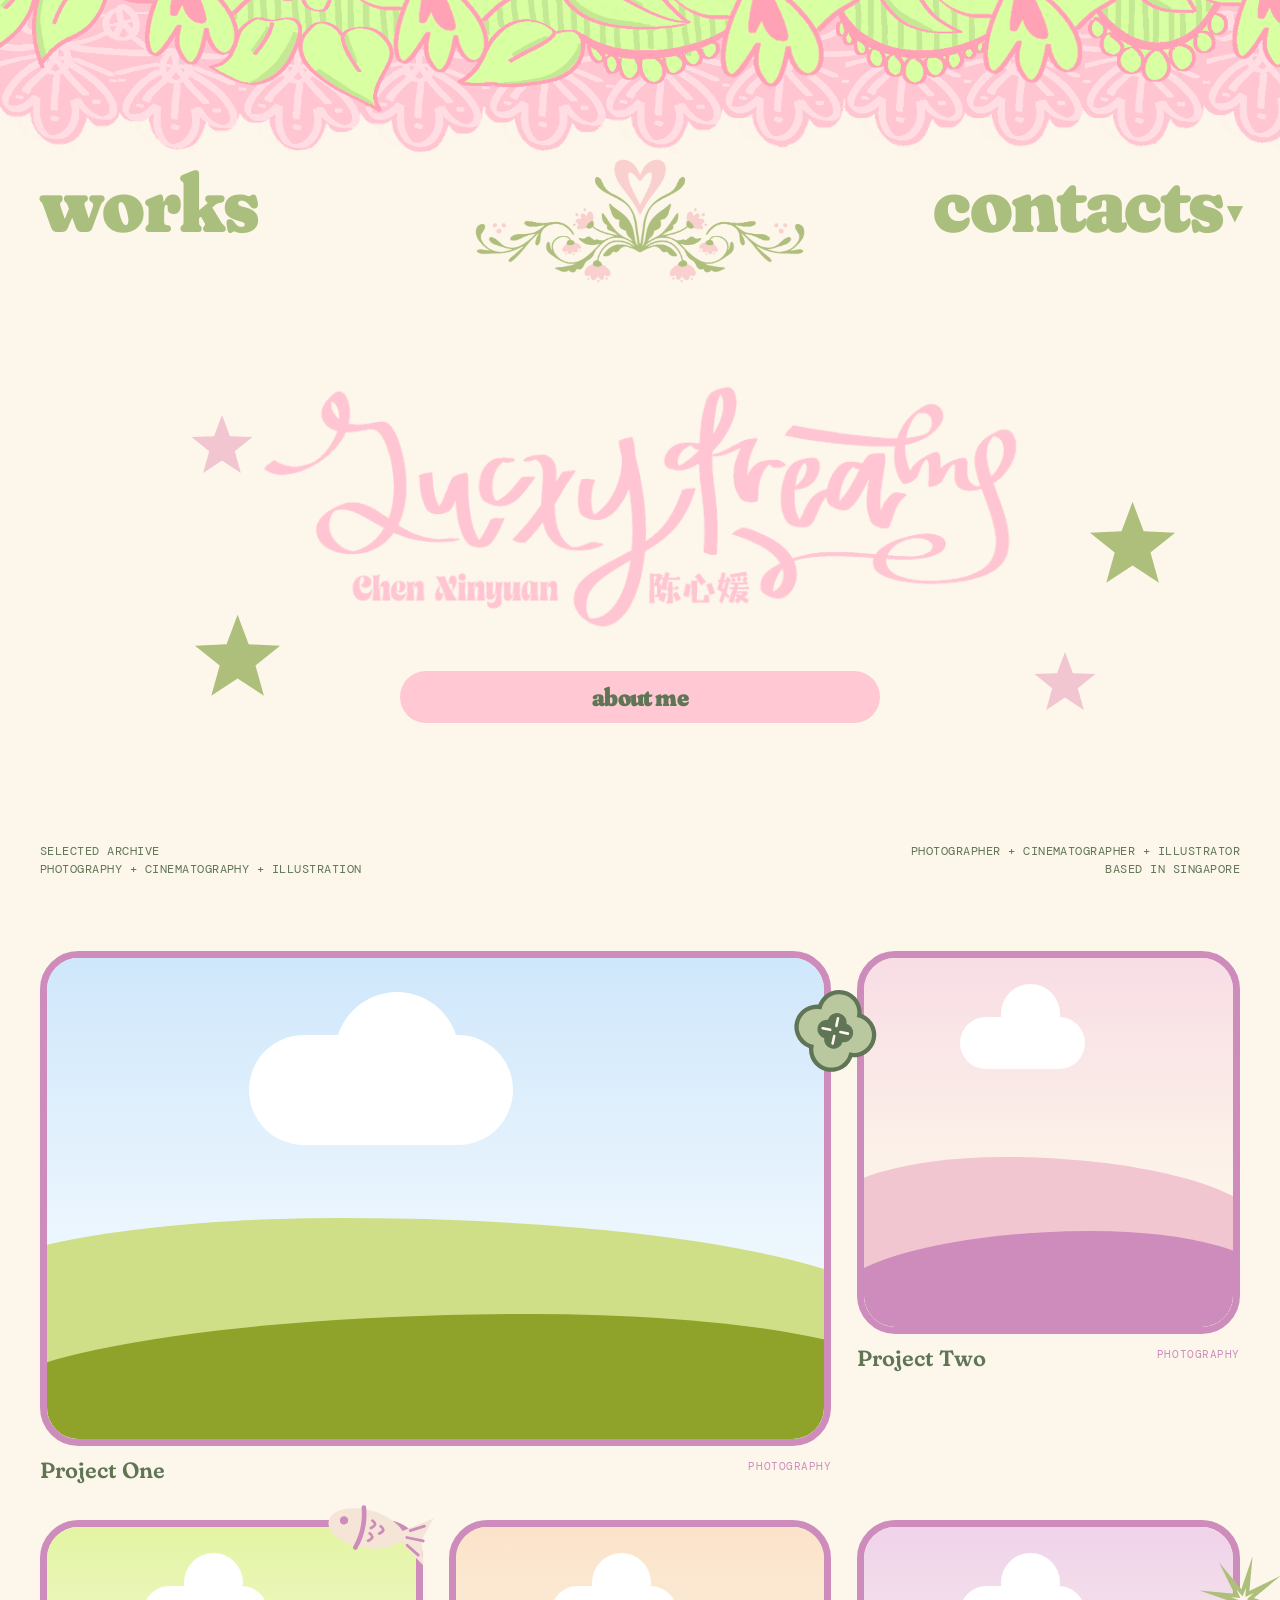
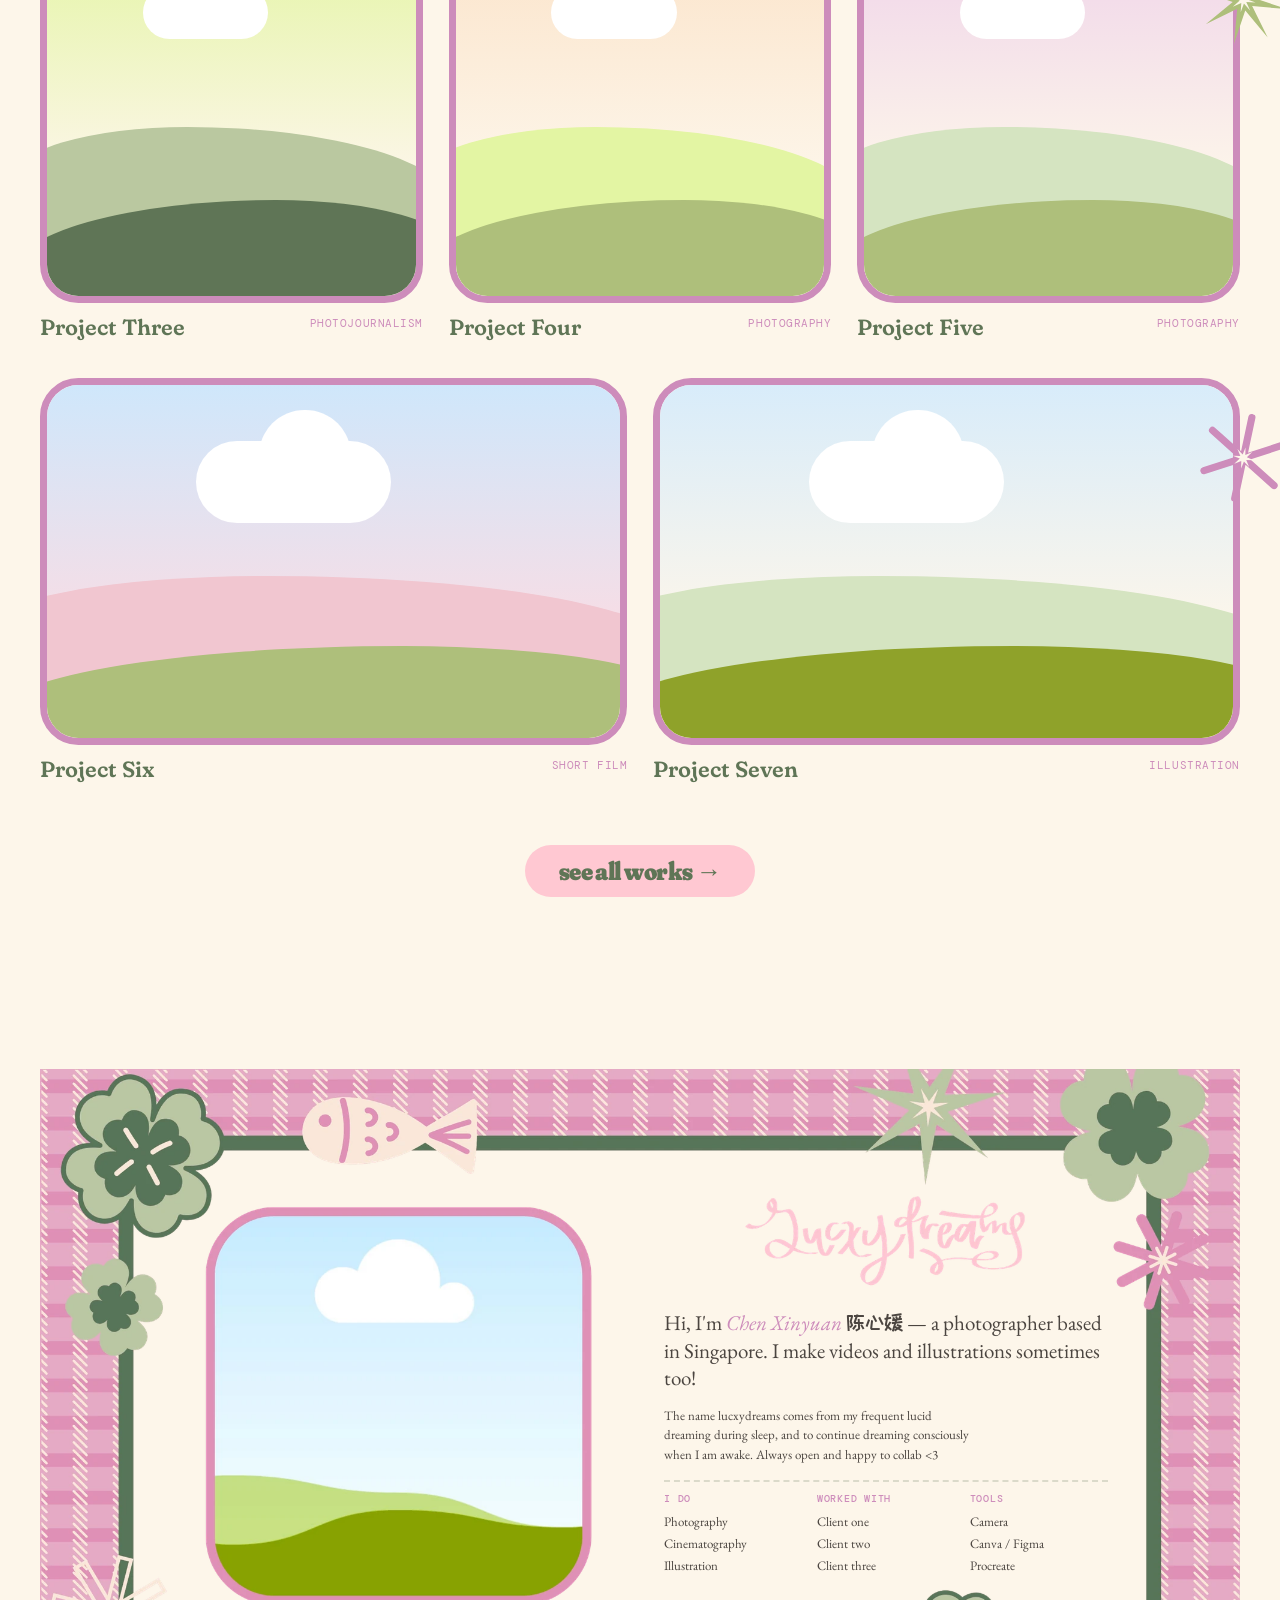
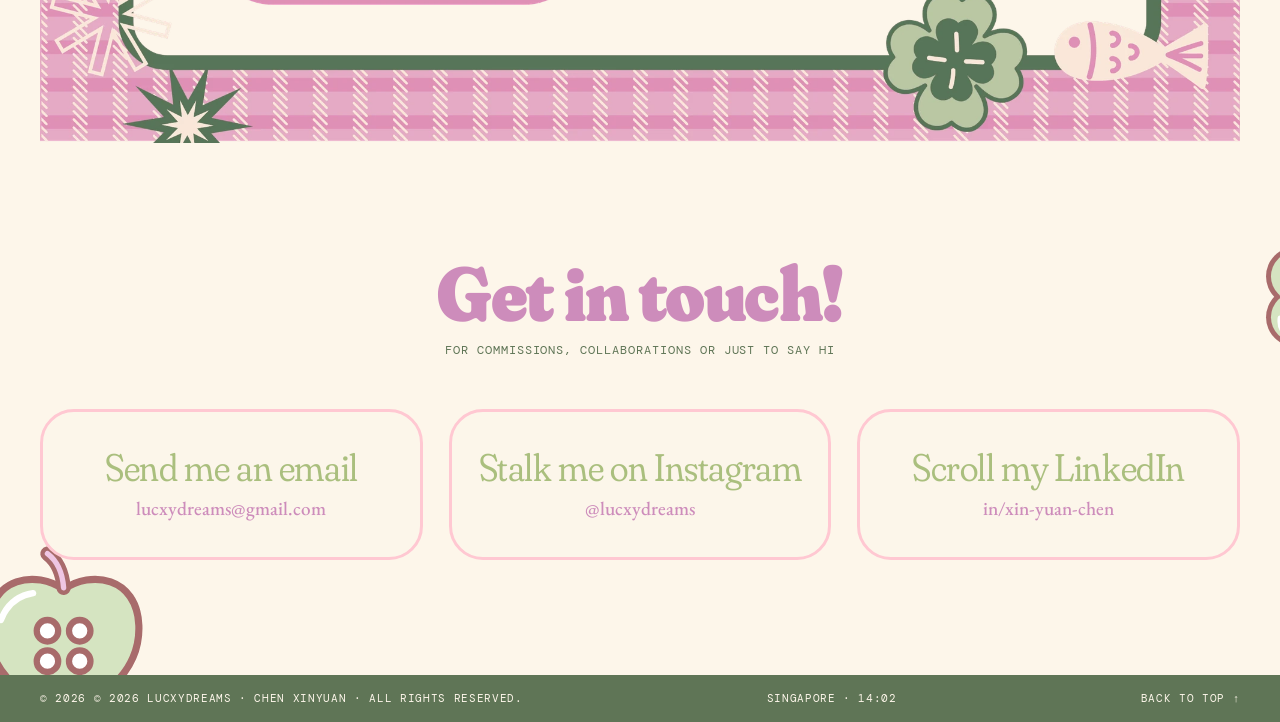
==== commit ed4b0a24: "Update index.html" ====
--- a/index.html
+++ b/index.html
@@ -104,7 +104,7 @@
   </div>
 
   <div class="hero-foot reveal">
-    <span class="mono">Selected archive<br>photography + cinematography + illustration — 2026</span>
+    <span class="mono">Selected archive<br>photography + cinematography + illustration</span>
     <span class="mono" style="text-align:right">Photographer + cinematographer + illustrator<br>Based in Singapore</span>
   </div>
 </section>
@@ -121,34 +121,34 @@
     <article class="card w8 reveal" data-cat="photo" data-desc="Write a short description of this project here.">
       <svg class="sticker sym"><use href="#clover"/></svg>
       <div class="frame"><div class="ph"><i class="hill1"></i><i class="hill2"></i></div></div>
-      <div class="caption"><b>Project One</b><span class="meta">Photography<br>Singapore, 2026</span></div>
+      <div class="caption"><b>Project One</b><span class="meta">Photography<br></span></div>
     </article>
     <article class="card reveal" data-cat="illus" data-desc="Write a short description of this project here.">
       <div class="frame"><div class="ph" style="--sky1:#f8dde5;--sky2:#fdf6ea;--h1:#f1c6d0;--h2:#cd8cbb"><i class="hill1"></i><i class="hill2"></i></div></div>
-      <div class="caption"><b>Project Two</b><span class="meta">Illustration<br>2026</span></div>
+      <div class="caption"><b>Project Two</b><span class="meta">Photography<br></span></div>
     </article>
     <article class="card reveal" data-cat="cinema" data-desc="Write a short description of this project here.">
       <svg class="sticker sym" style="width:clamp(80px,9vw,120px)"><use href="#fish"/></svg>
       <div class="frame"><div class="ph" style="--sky1:#e3f5a3;--sky2:#fdf6ea;--h1:#bac8a0;--h2:#5f7556"><i class="hill1"></i><i class="hill2"></i></div></div>
-      <div class="caption"><b>Project Three</b><span class="meta">Cinematography<br>2025</span></div>
+      <div class="caption"><b>Project Three</b><span class="meta">Photojournalism<br></span></div>
     </article>
     <article class="card reveal" data-cat="photo" data-desc="Write a short description of this project here.">
       <div class="frame"><div class="ph" style="--sky1:#fbe3c9;--sky2:#fdf6ea;--h1:#e3f5a3;--h2:#aebf7b"><i class="hill1"></i><i class="hill2"></i></div></div>
-      <div class="caption"><b>Project Four</b><span class="meta">Photography<br>2025</span></div>
+      <div class="caption"><b>Project Four</b><span class="meta">Photography<br></span></div>
     </article>
     <article class="card reveal" data-cat="illus" data-desc="Write a short description of this project here.">
       <svg class="sticker sym spin"><use href="#burst"/></svg>
       <div class="frame"><div class="ph" style="--sky1:#efd3ea;--sky2:#fdf6ea;--h1:#d5e4c1;--h2:#aebf7b"><i class="hill1"></i><i class="hill2"></i></div></div>
-      <div class="caption"><b>Project Five</b><span class="meta">Illustration<br>2025</span></div>
+      <div class="caption"><b>Project Five</b><span class="meta">Photography<br></span></div>
     </article>
     <article class="card w6 reveal" data-cat="cinema" data-desc="Write a short description of this project here.">
       <div class="frame"><div class="ph" style="--sky1:#cfe7fb;--sky2:#f8dde5;--h1:#f1c6d0;--h2:#aebf7b"><i class="hill1"></i><i class="hill2"></i></div></div>
-      <div class="caption"><b>Project Six</b><span class="meta">Short film<br>2025</span></div>
+      <div class="caption"><b>Project Six</b><span class="meta">Short film<br></span></div>
     </article>
     <article class="card w6 reveal" data-cat="photo" data-desc="Write a short description of this project here.">
       <svg class="sticker sym" style="color:#cd8cbb"><use href="#asterisk"/></svg>
       <div class="frame"><div class="ph" style="--sky1:#d8ecfa;--sky2:#fdf6ea;--h1:#d5e4c1;--h2:#8fa22a"><i class="hill1"></i><i class="hill2"></i></div></div>
-      <div class="caption"><b>Project Seven</b><span class="meta">Photo series<br>2024</span></div>
+      <div class="caption"><b>Project Seven</b><span class="meta">Illustration<br></span></div>
     </article>
   </div>
   <div class="see-all reveal"><a class="chunky" href="works.html">see all works →</a></div>
@@ -178,8 +178,8 @@
 
     <div class="about-text">
       <img class="a-logo" src="logo.png" alt="Lucxydreams">
-      <p class="lead">Hi, I'm <em>Chen Xinyuan</em> <span class="zh-inline">陈心媛</span> — a photographer, cinematographer and illustrator based in Singapore, making soft, lucky little dreams.</p>
-      <p>Write a few sentences about yourself here: what you make, what you love, who you've worked with, and what you'd like to make next.</p>
+      <p class="lead">Hi, I'm <em>Chen Xinyuan</em> <span class="zh-inline">陈心媛</span> — a photographer based in Singapore. I make videos and illustrations sometimes too!</p>
+      <p>The name lucxydreams comes from my frequent lucid dreaming during sleep, and to continue dreaming consciously when I am awake. Always open and happy to collab <3 </p>
       <div class="about-cols">
         <div><h4>I do</h4><ul><li>Photography</li><li>Cinematography</li><li>Illustration</li></ul></div>
         <div><h4>Worked with</h4><ul><li>Client one</li><li>Client two</li><li>Client three</li></ul></div>
@@ -203,7 +203,7 @@
 </section>
 
 <footer>
-  <span>© <span id="yr"></span> Lucxydreams · Chen Xinyuan</span>
+  <span>© <span id="yr"></span> © 2026 Lucxydreams · Chen Xinyuan · All rights reserved.</span>
   <span id="clock">Singapore</span>
   <a href="#top">back to top ↑</a>
 </footer>
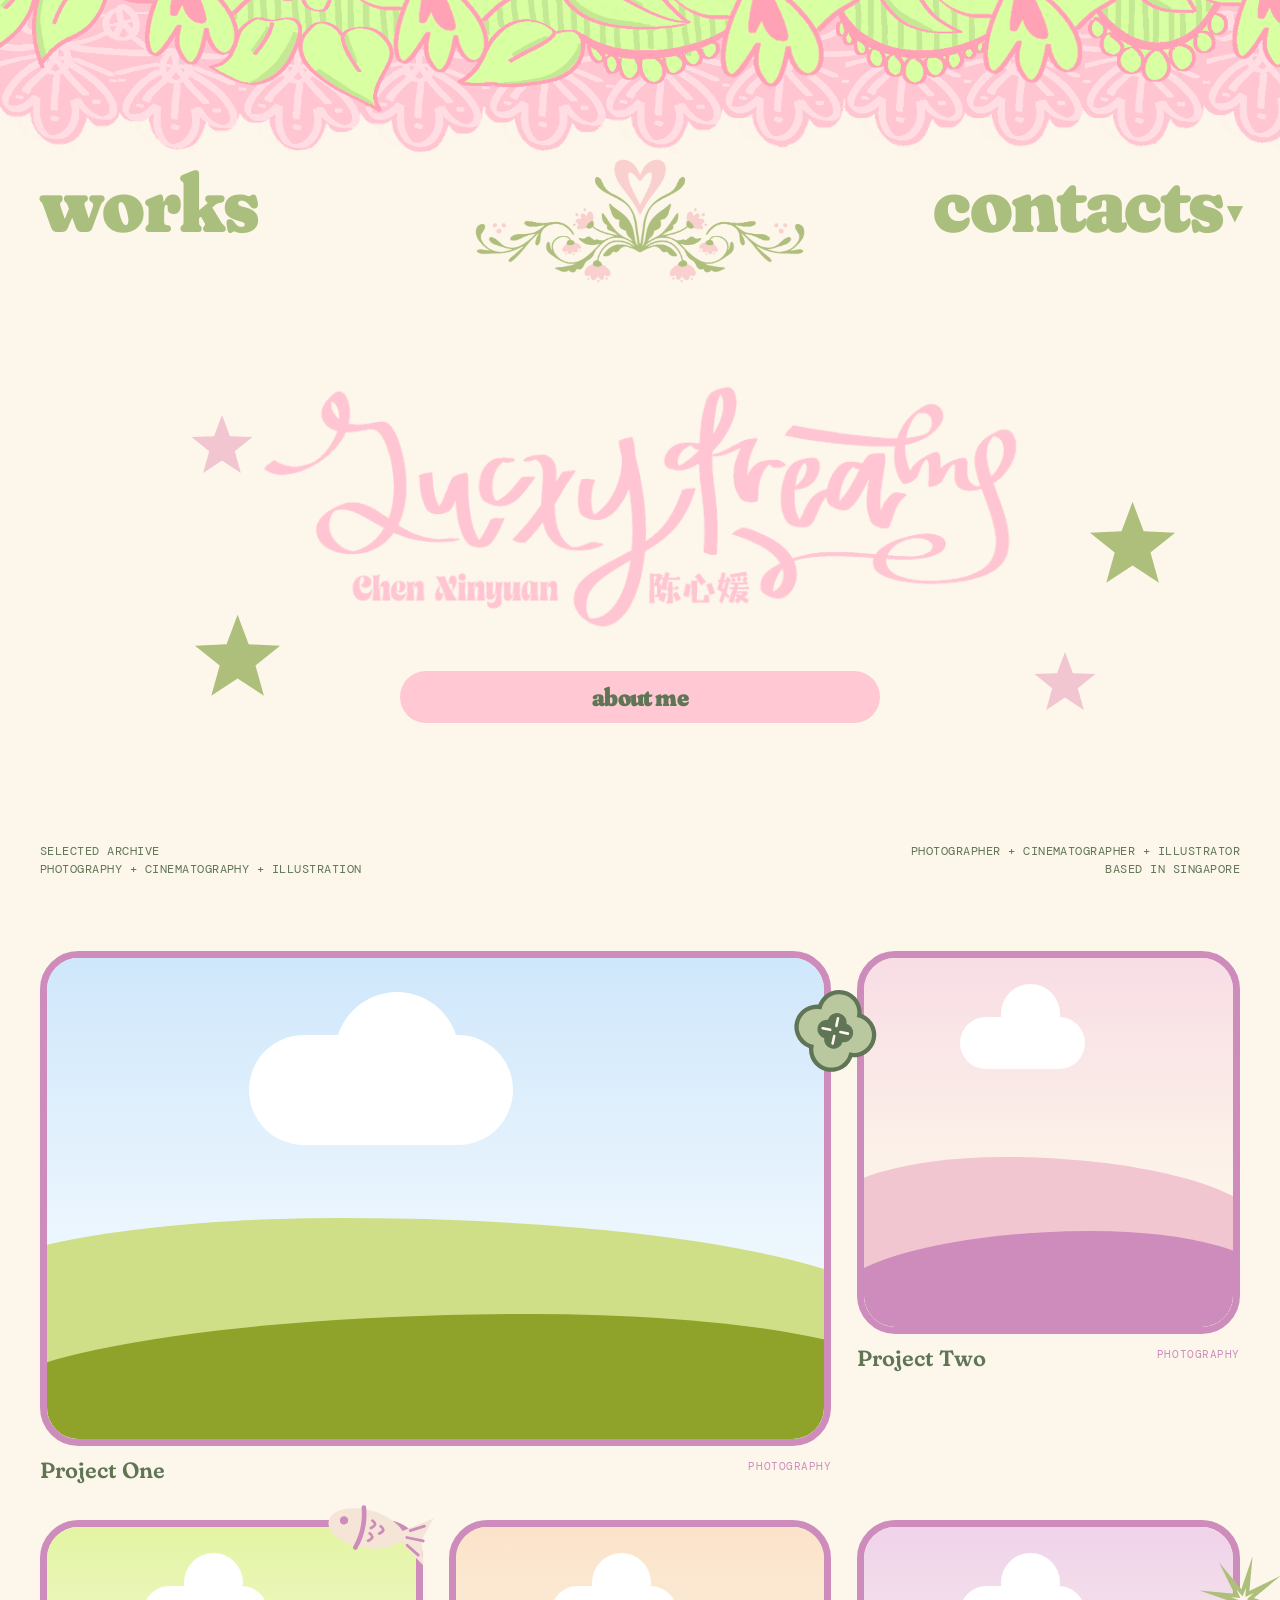
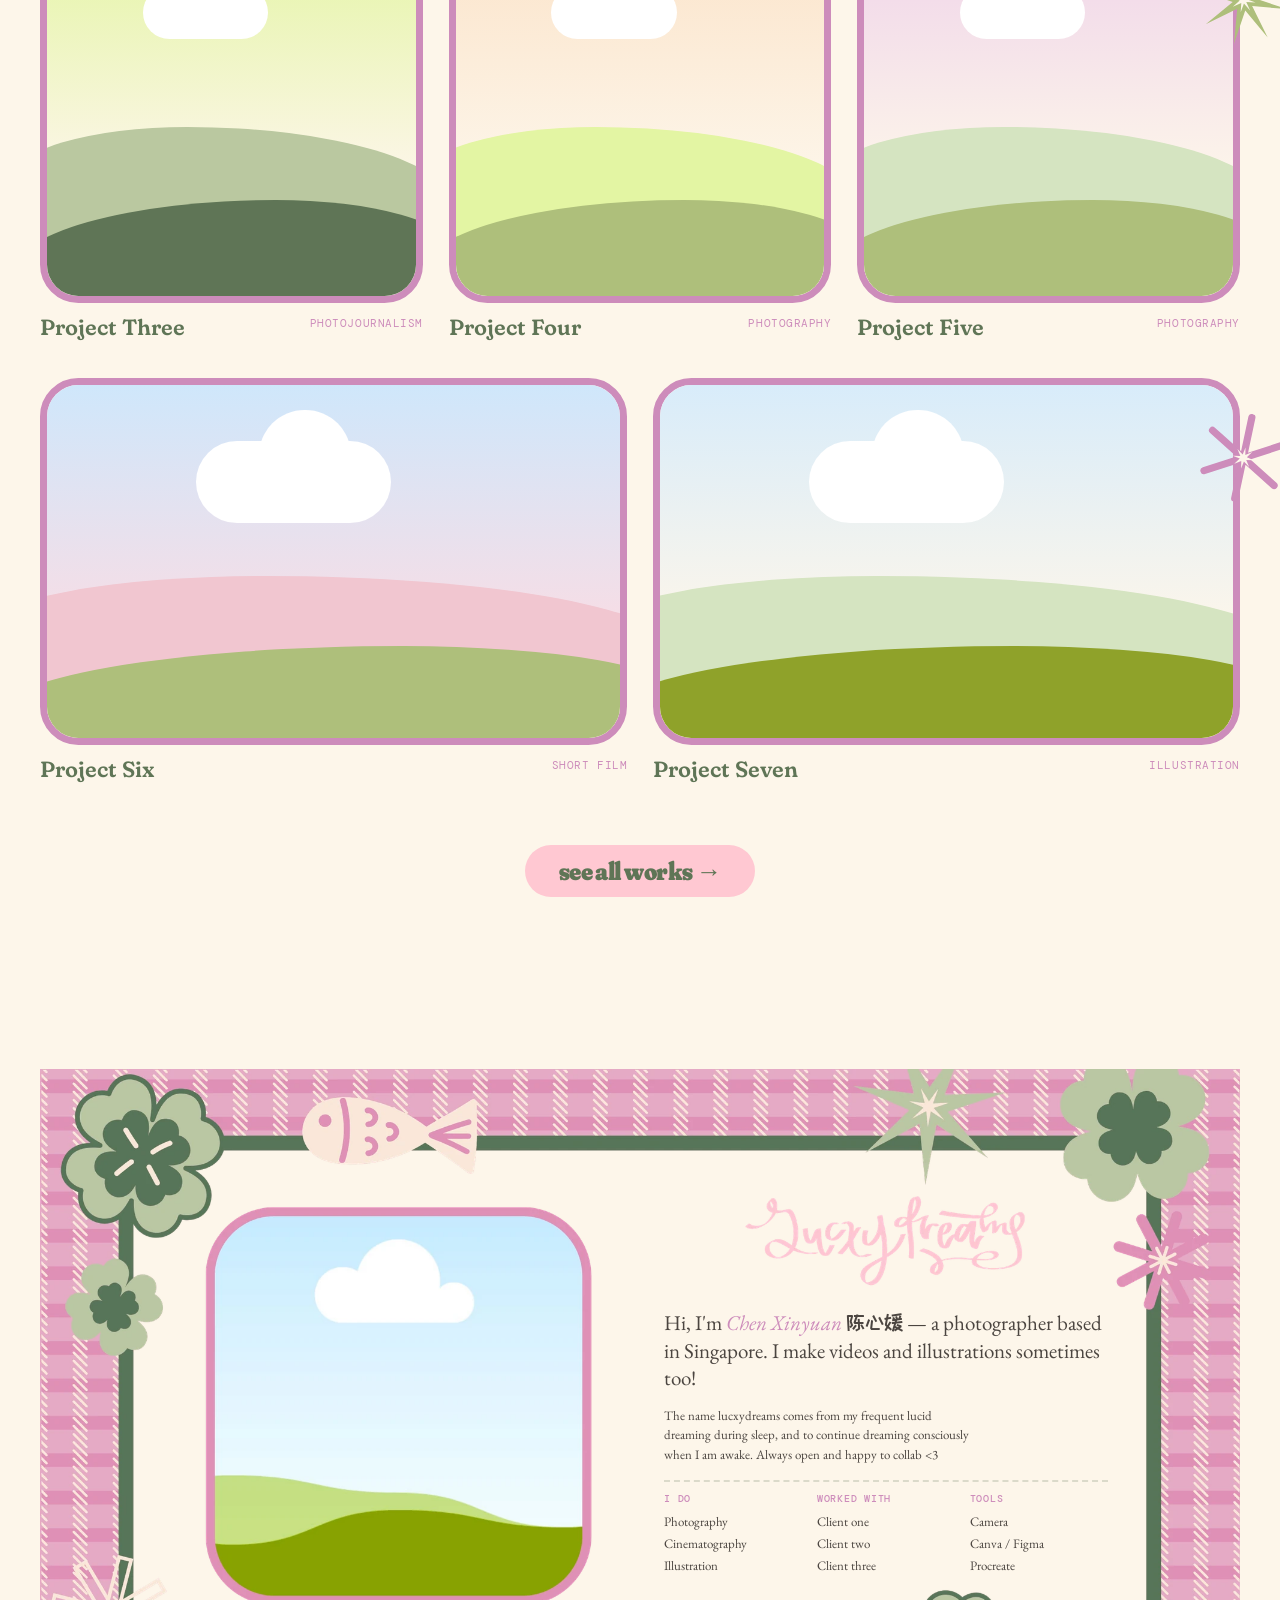
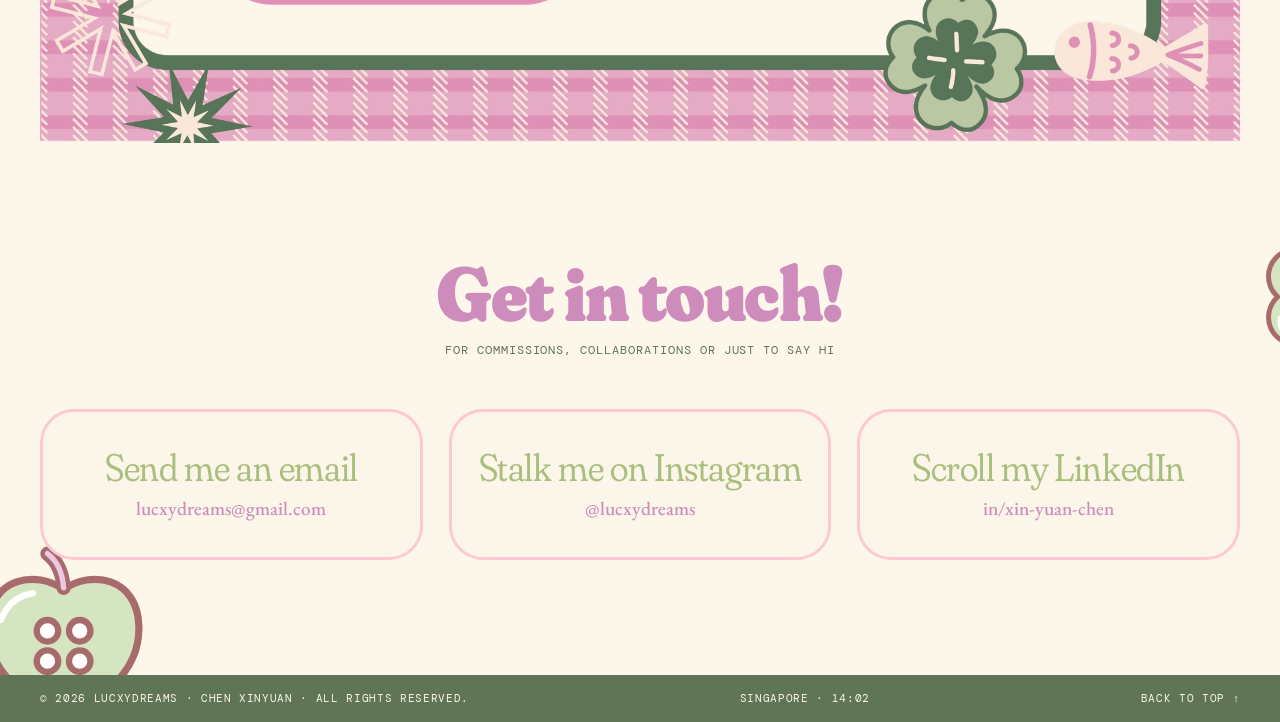
==== commit 778e321d: "Update index.html" ====
--- a/index.html
+++ b/index.html
@@ -203,7 +203,7 @@
 </section>
 
 <footer>
-  <span>© <span id="yr"></span> © 2026 Lucxydreams · Chen Xinyuan · All rights reserved.</span>
+  <span>© <span id="yr"></span> Lucxydreams · Chen Xinyuan · All rights reserved.</span>
   <span id="clock">Singapore</span>
   <a href="#top">back to top ↑</a>
 </footer>
--- a/style.css
+++ b/style.css
@@ -319,11 +319,14 @@
 .video iframe{width:100%;height:100%;border:0;display:block}
 .gallery{columns:2;column-gap:clamp(14px,2vw,28px)}
 .g-item{break-inside:avoid;margin:0 0 clamp(14px,2vw,28px);cursor:zoom-in}
-.g-item .frame{aspect-ratio:4/3}
+.g-item .frame{aspect-ratio:4/3;border:0;border-radius:0}
 .g-item.tall .frame{aspect-ratio:4/5}
 .g-item .frame:has(img){aspect-ratio:auto}
 .g-item img{width:100%;height:auto}
-.g-item:hover .frame{transform:rotate(-.8deg);border-color:var(--forest)}
+.g-item:hover .frame{opacity:.9}
+/* project pages: no borders on the video or the enlarged photo either */
+[data-page="project"] .video{border:0;border-radius:0}
+[data-page="project"] .lb-media{border:0;border-radius:0}
 .proj-nav{display:flex;justify-content:space-between;align-items:flex-end;gap:20px;flex-wrap:wrap;border-top:2px dashed var(--line);margin-top:clamp(30px,4vw,50px);padding-top:22px}
 .proj-nav a{color:var(--forest)}
 .proj-nav a:hover{color:var(--mauve)}
@@ -353,3 +356,6 @@
   *,*::before,*::after{animation:none!important;transition:none!important}
   .reveal{opacity:1;transform:none}
 }
+
+/* footer copyright line — normal case so the sentence reads easily */
+footer .copyright{text-transform:none;letter-spacing:.02em}
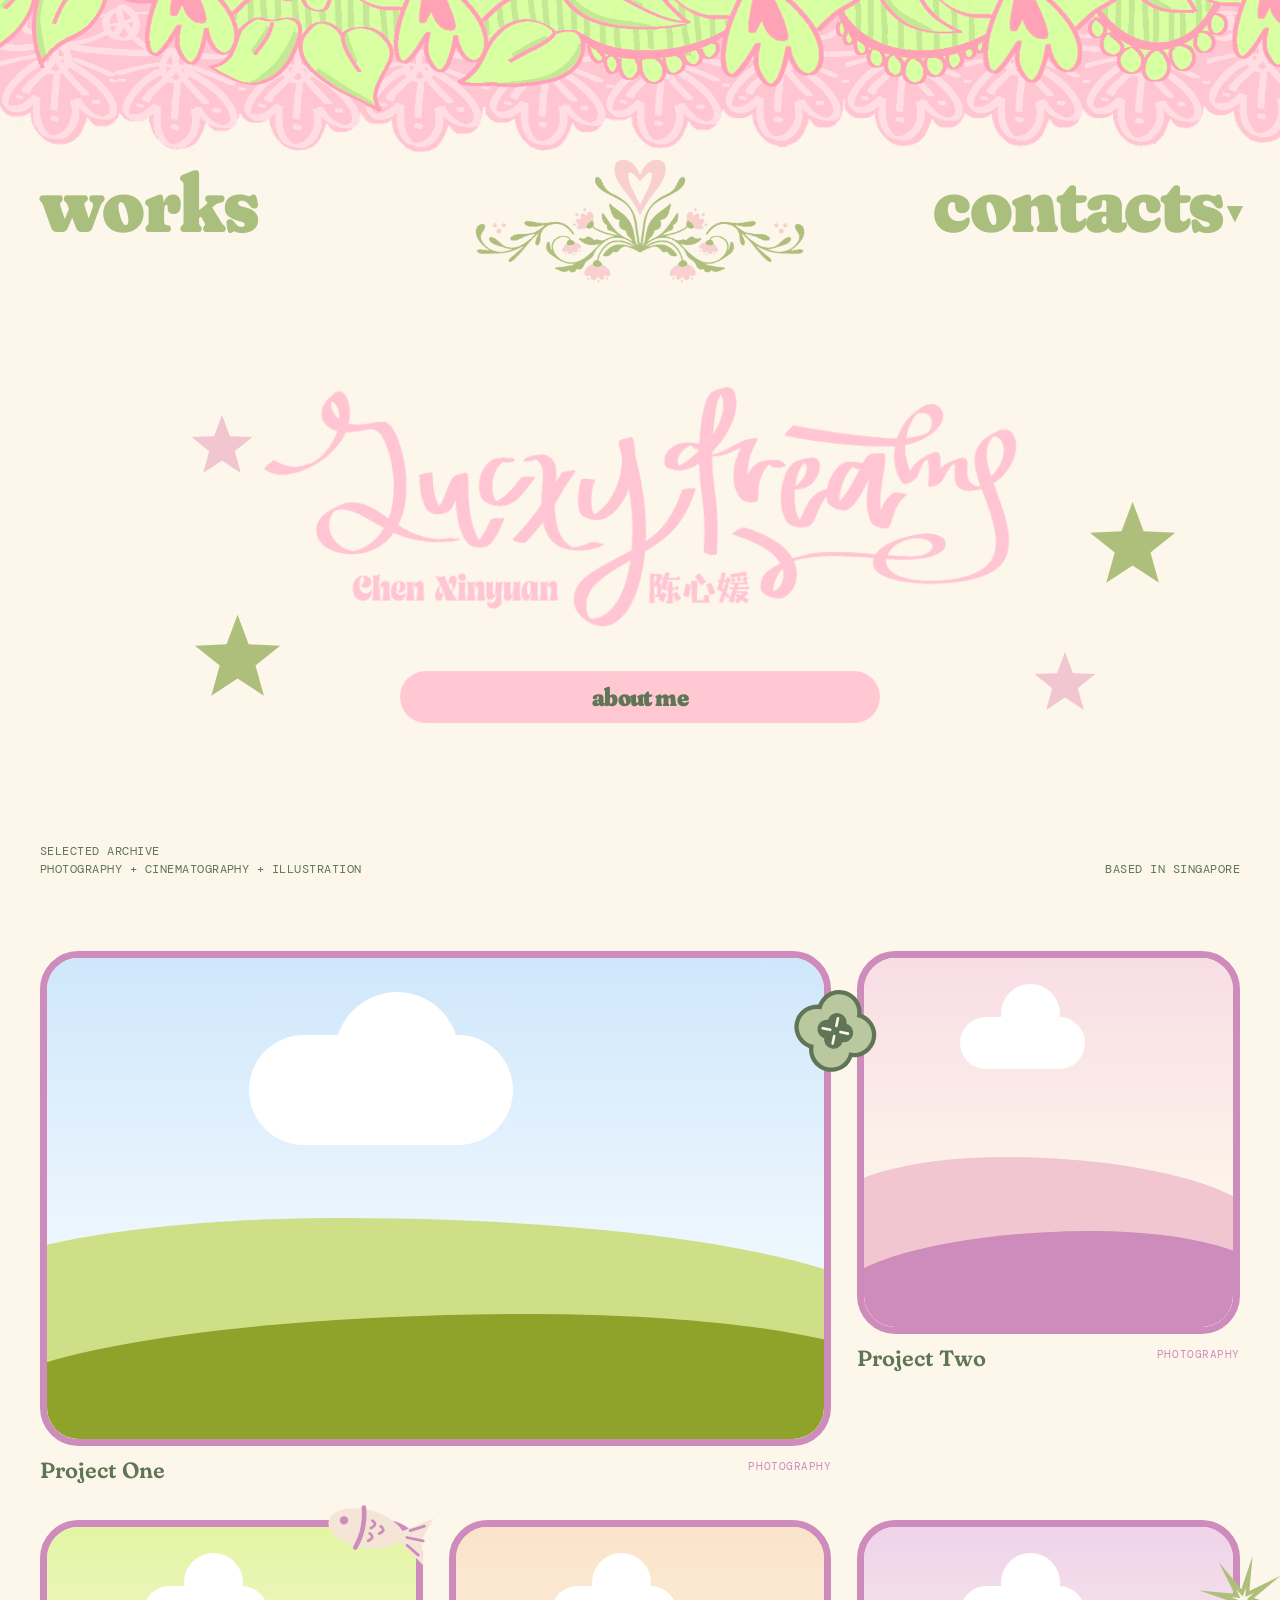
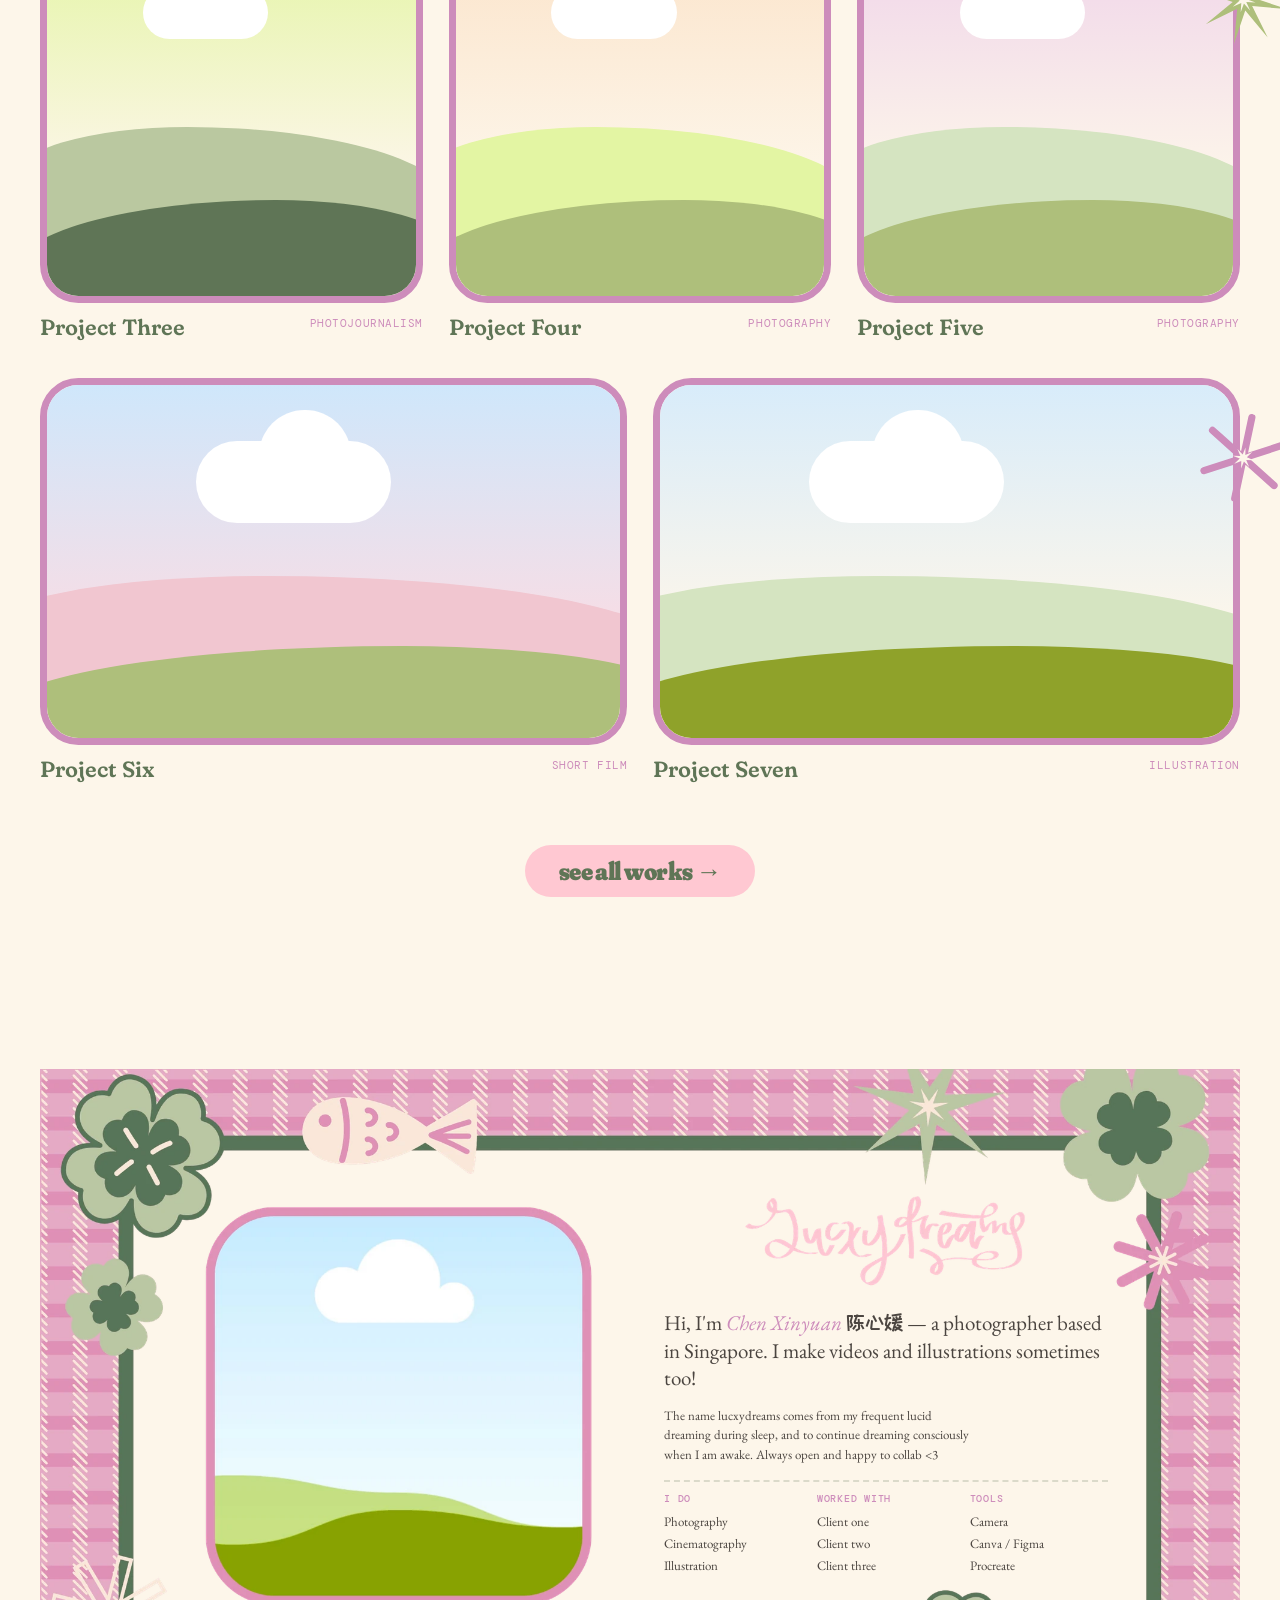
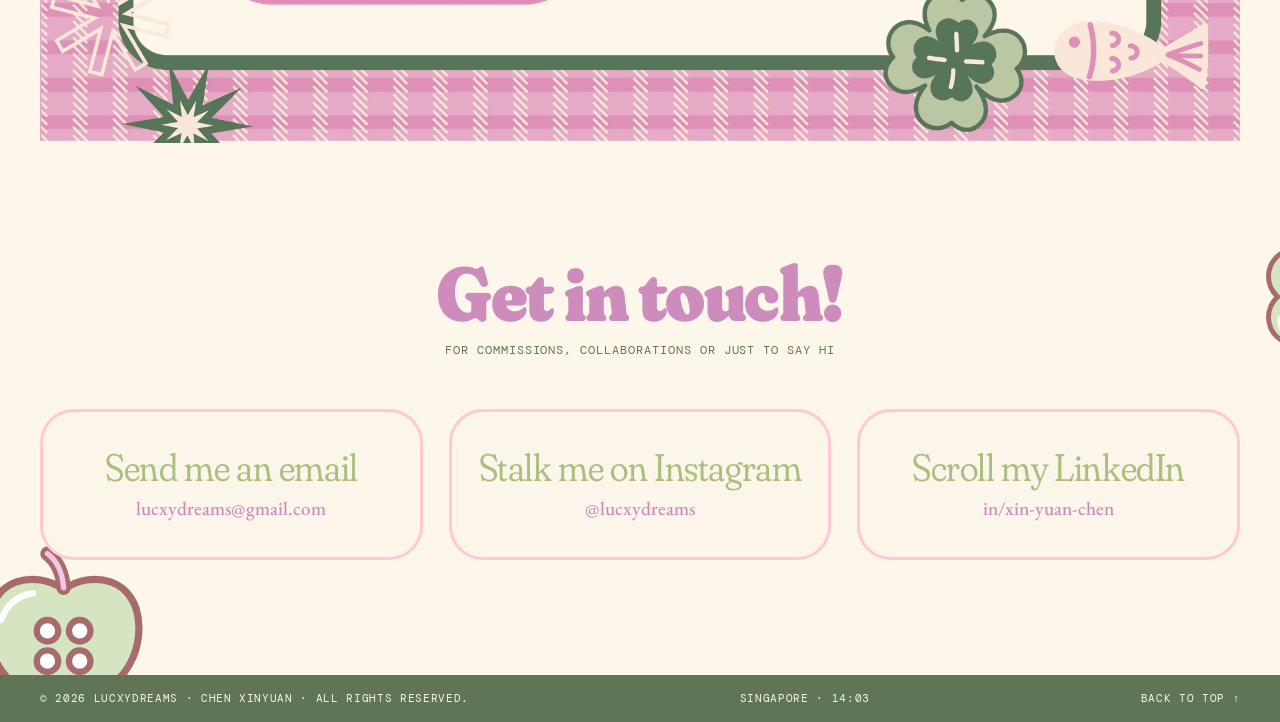
==== commit 02d0aa4f: "Update index.html" ====
--- a/index.html
+++ b/index.html
@@ -105,7 +105,7 @@
 
   <div class="hero-foot reveal">
     <span class="mono">Selected archive<br>photography + cinematography + illustration</span>
-    <span class="mono" style="text-align:right">Photographer + cinematographer + illustrator<br>Based in Singapore</span>
+    <span class="mono" style="text-align:right">Based in Singapore</span>
   </div>
 </section>
 
